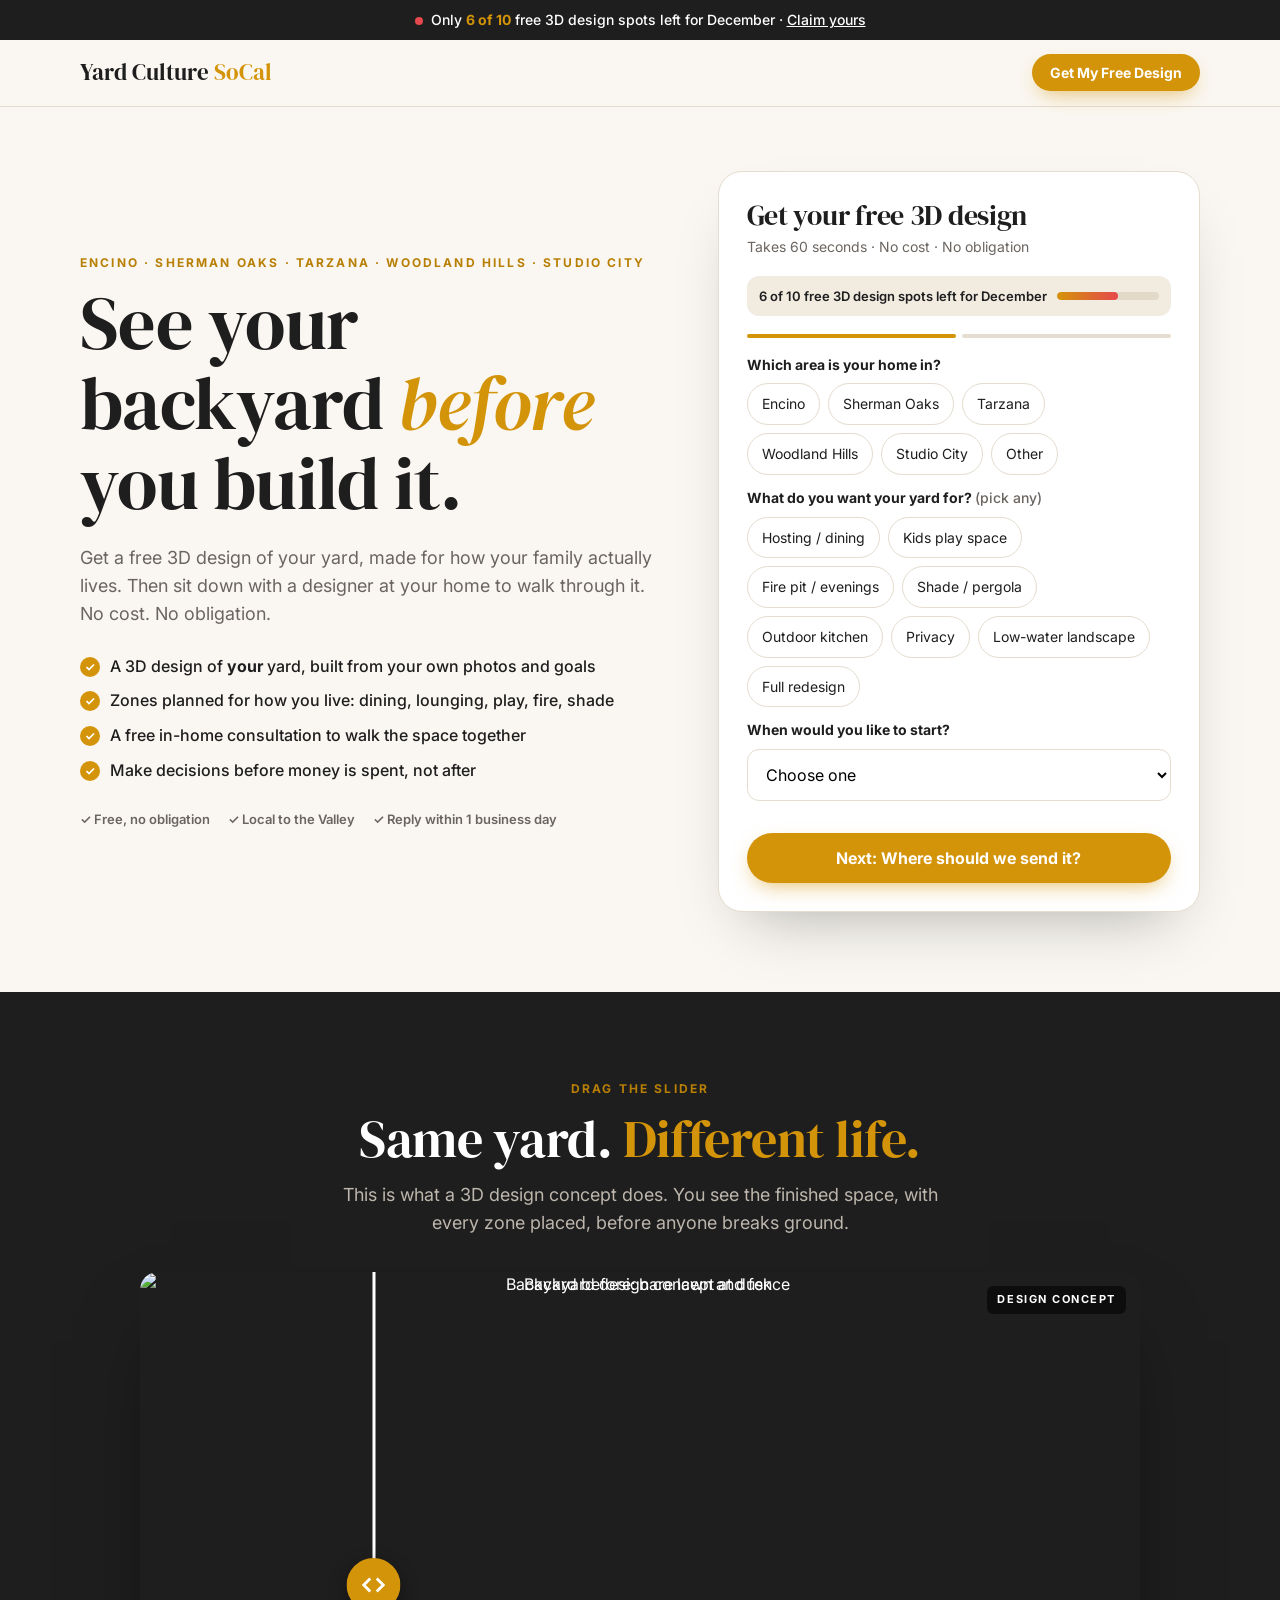
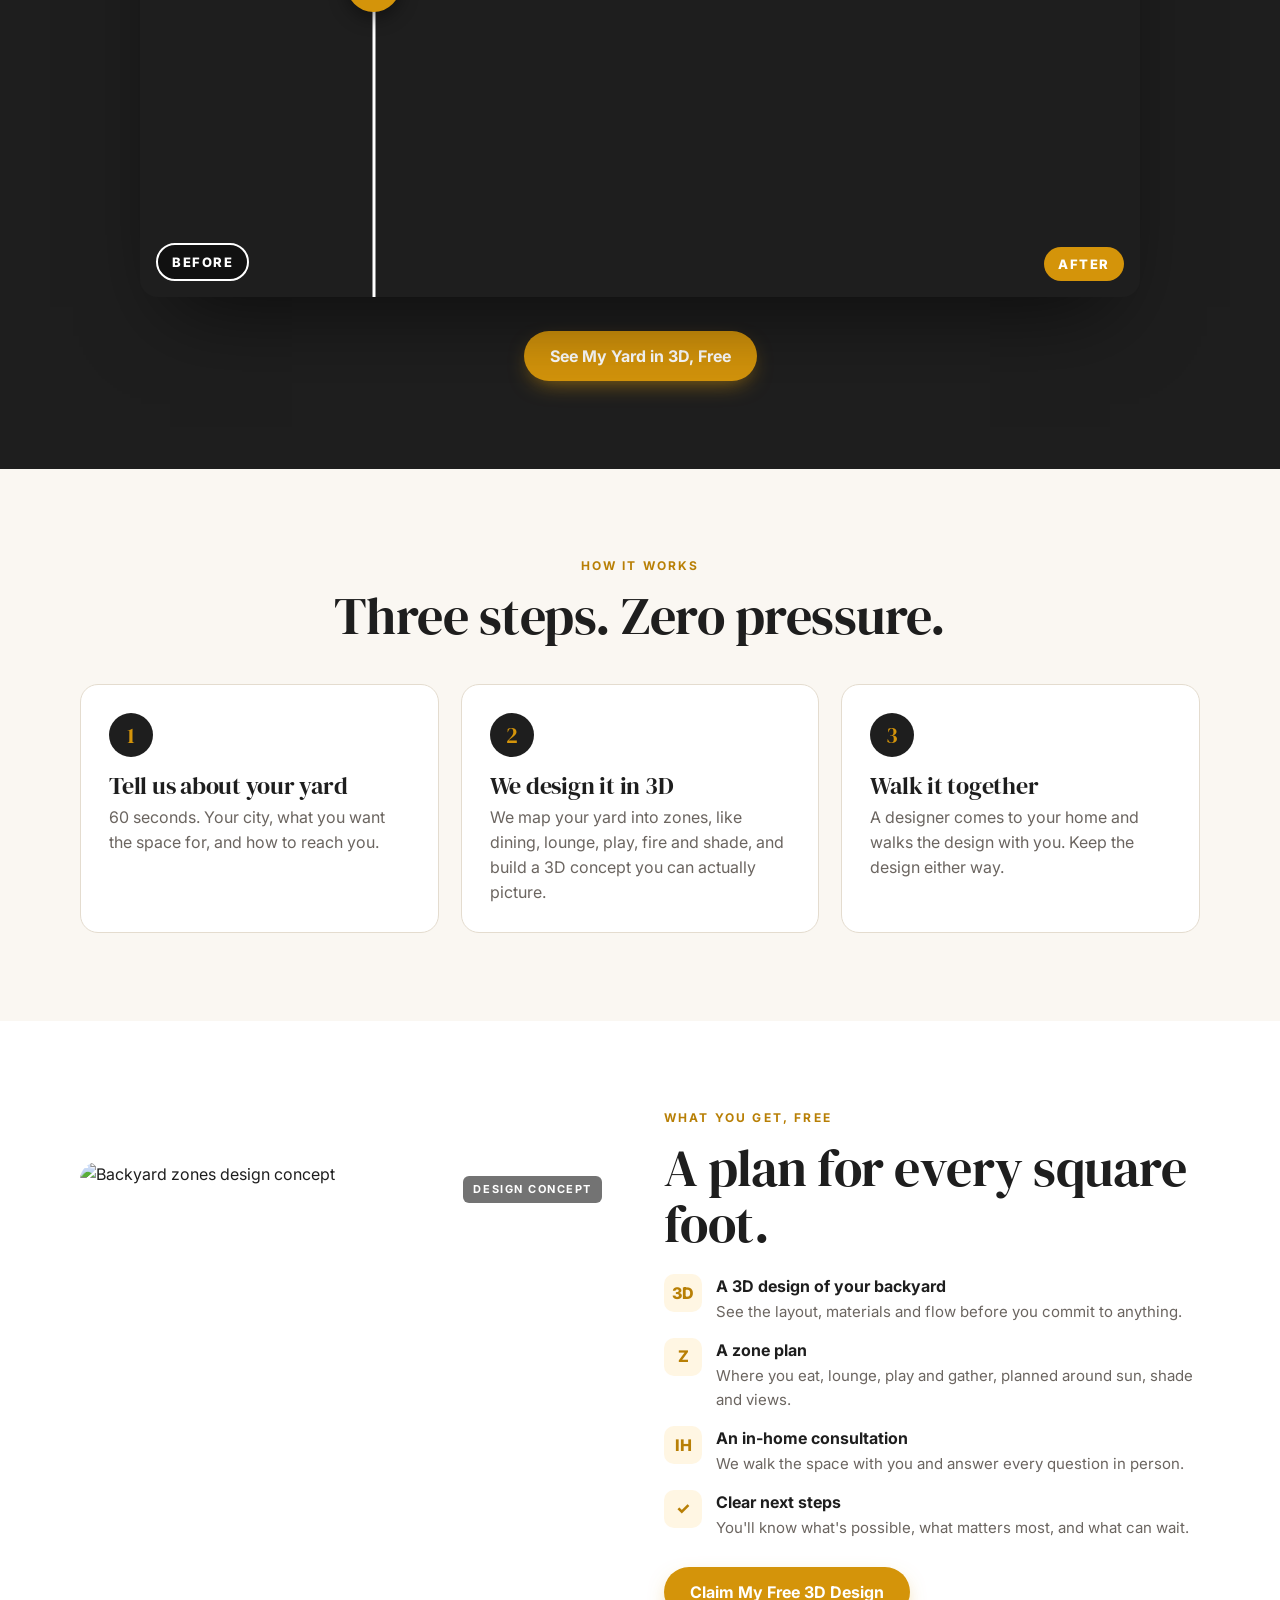
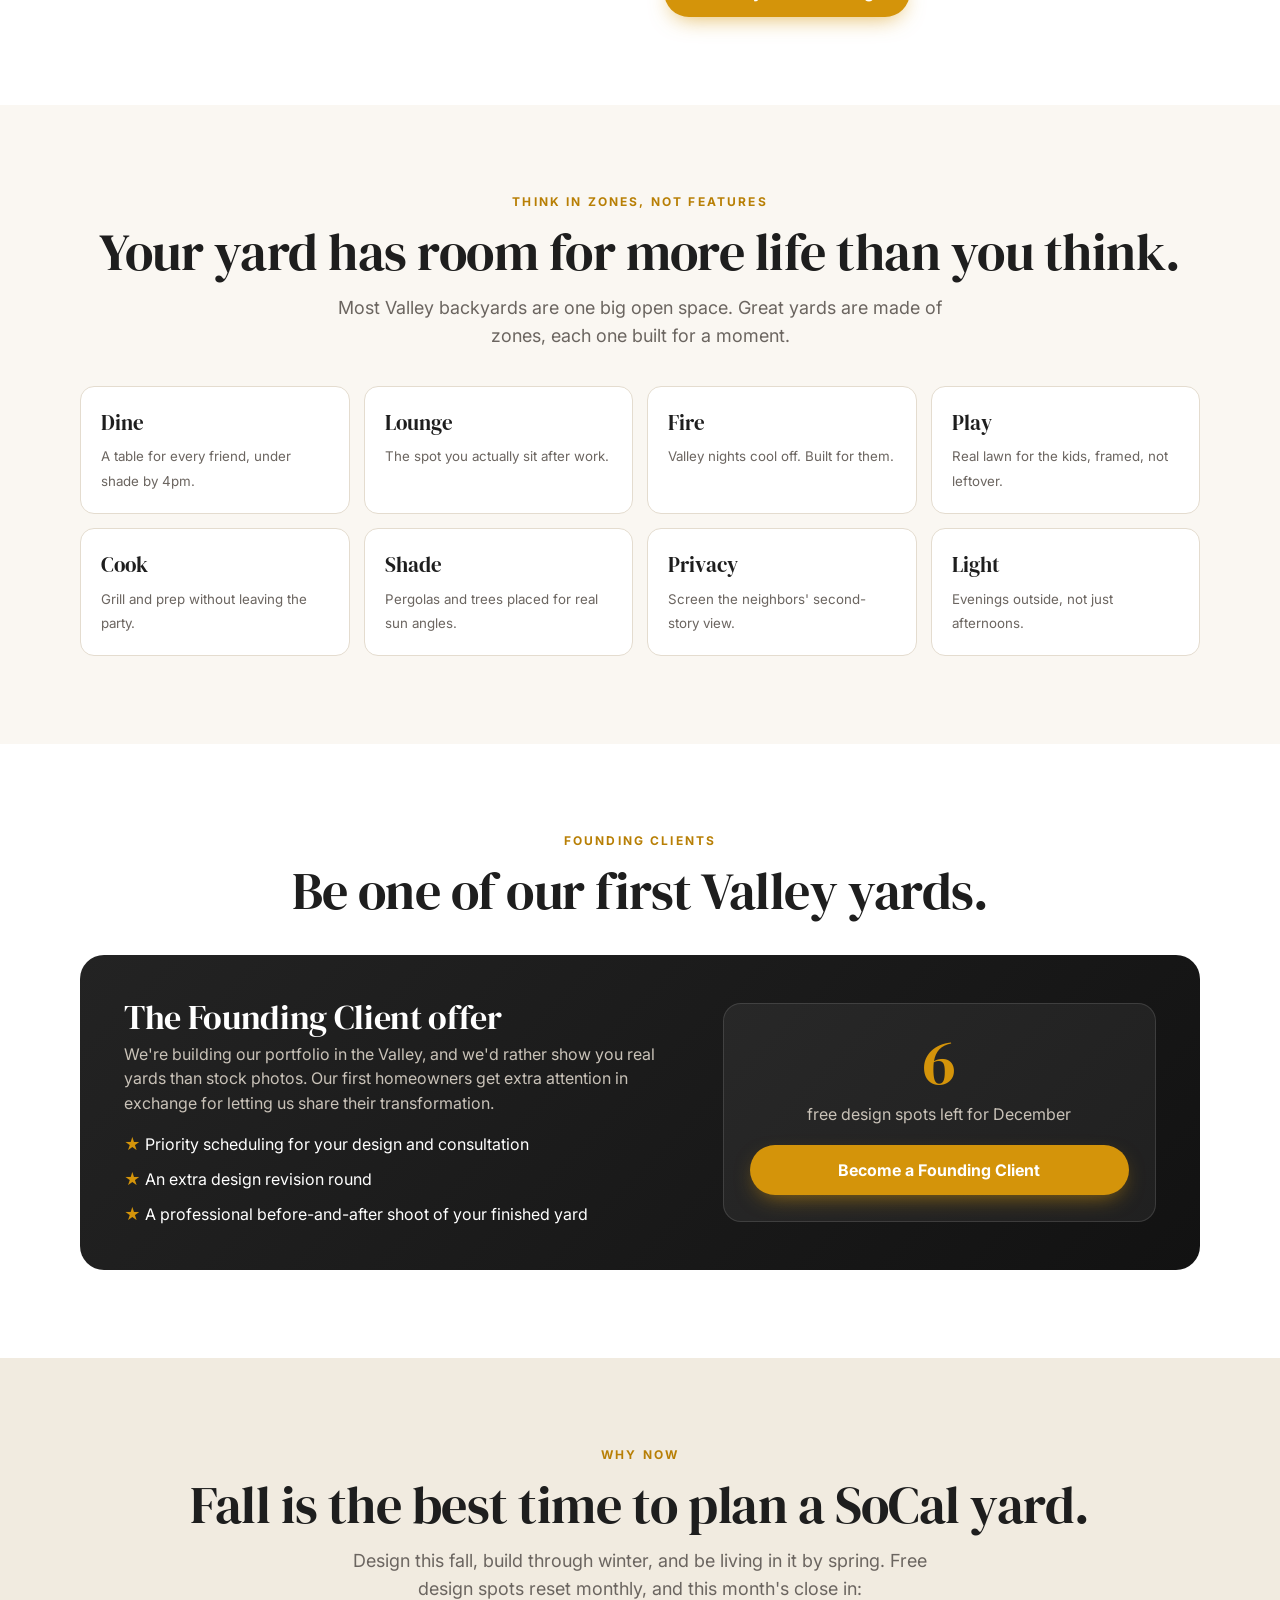
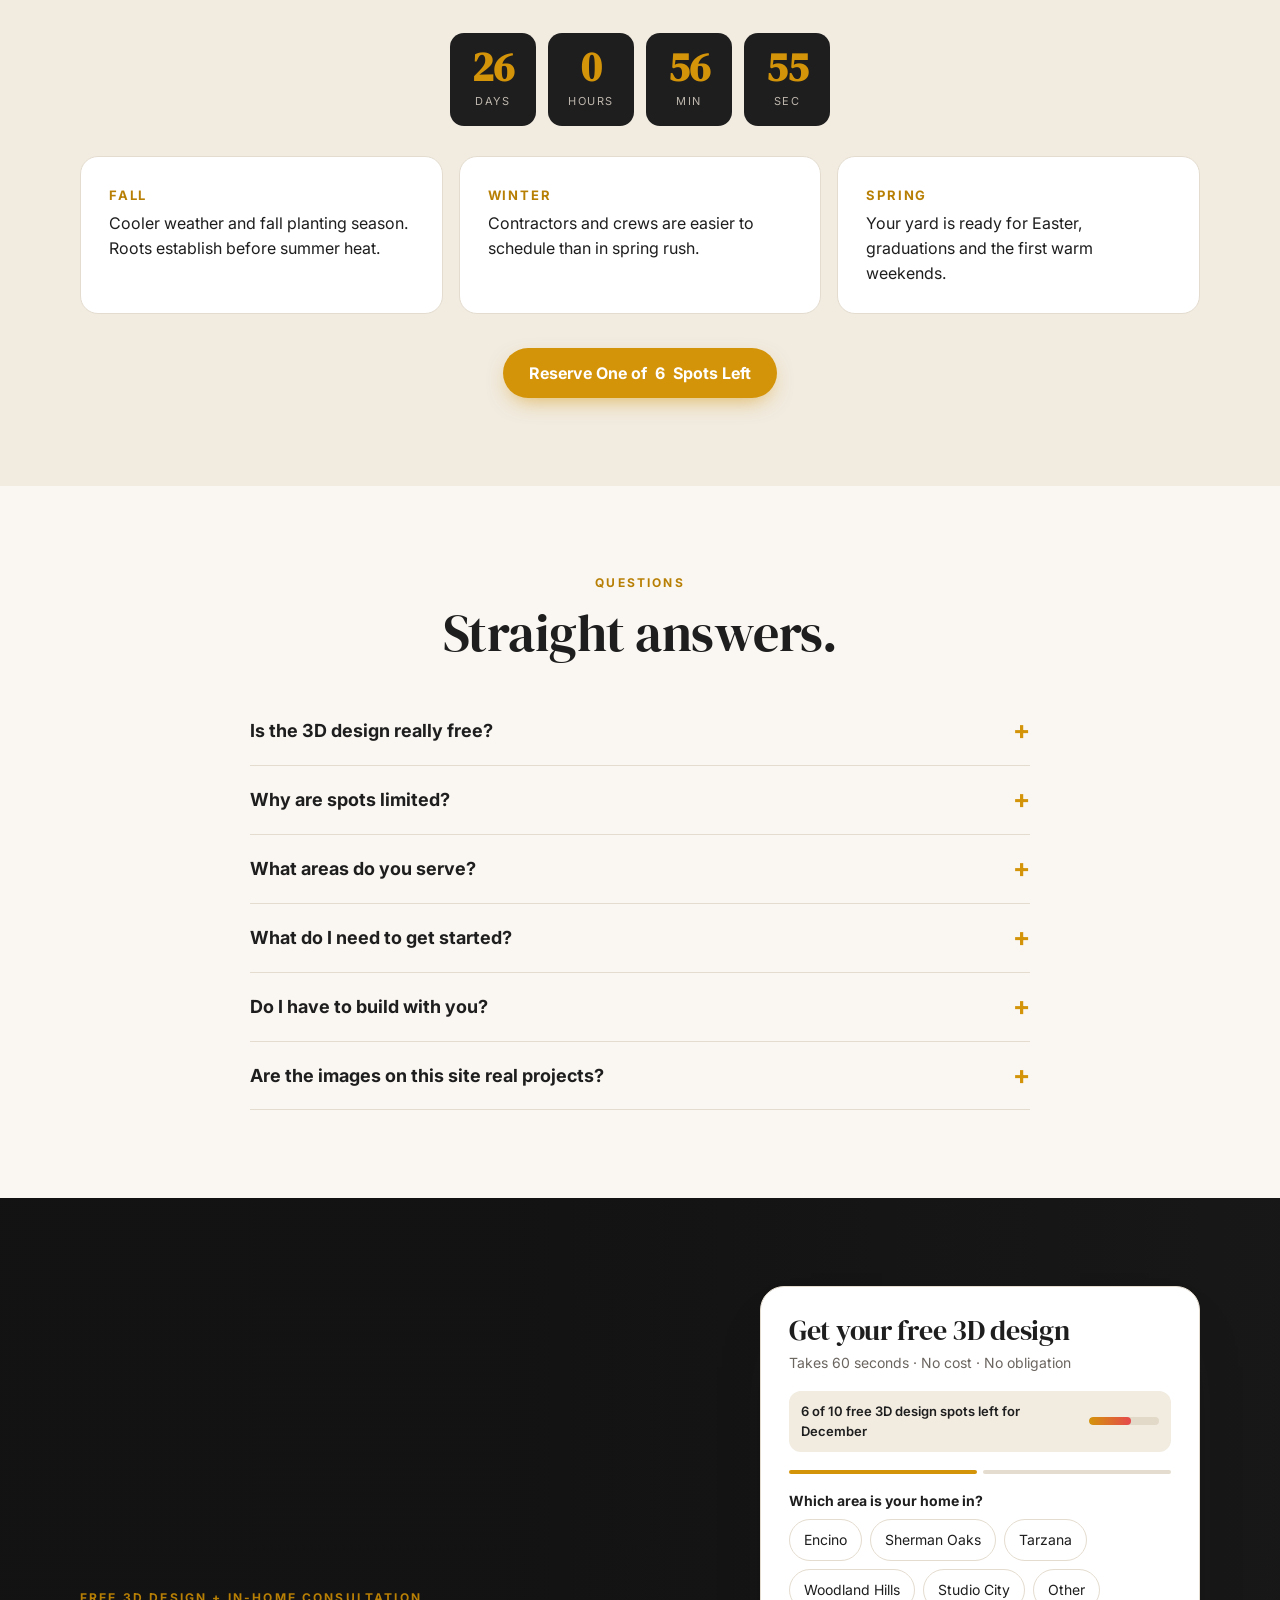
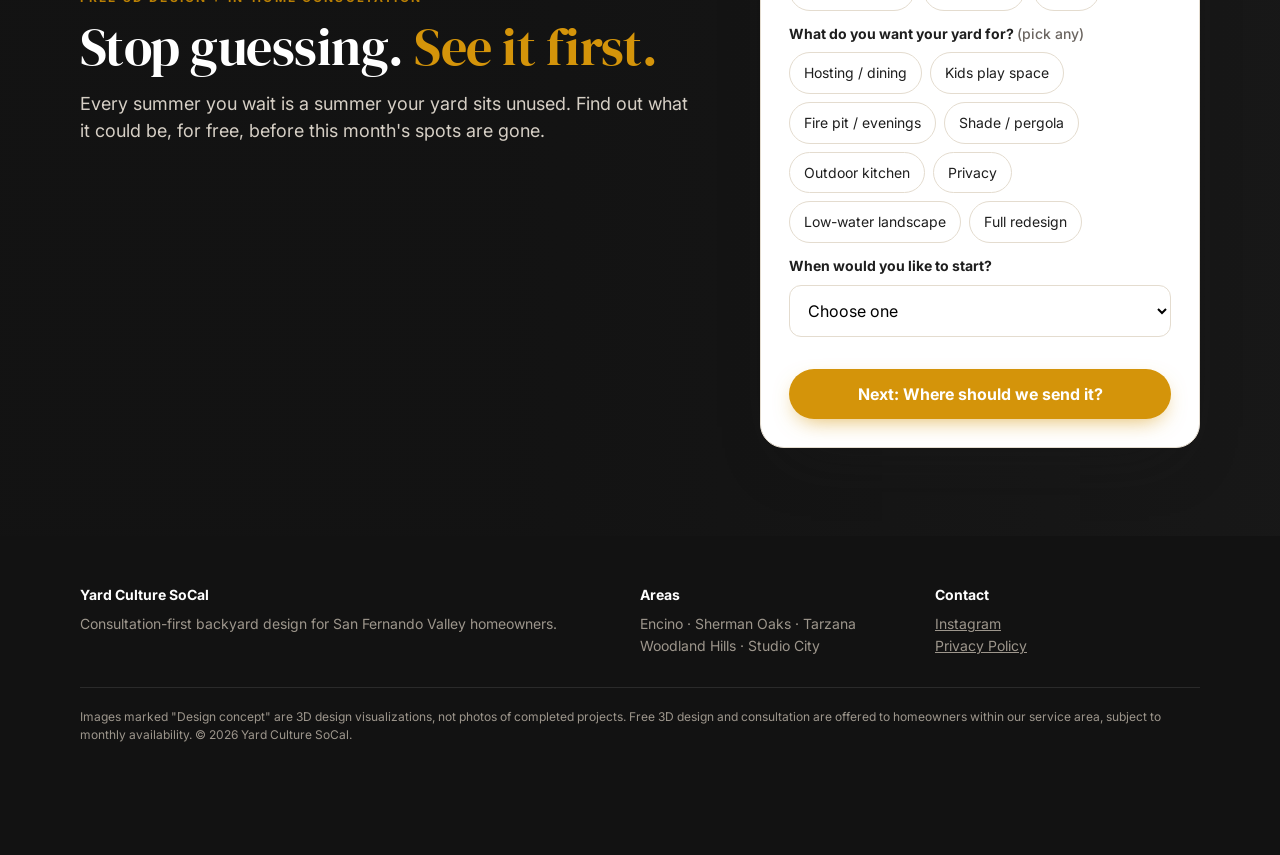
==== index.html @ 66cc7bc4 "Add files via upload" ====
<!doctype html>
<html lang="en">
<head>
<meta charset="utf-8">
<meta name="viewport" content="width=device-width,initial-scale=1">
<title>Free 3D Backyard Design | Yard Culture SoCal | San Fernando Valley</title>
<meta name="description" content="See your backyard before you build it. Free 3D backyard design + free in-home consultation for Encino, Sherman Oaks, Tarzana, Woodland Hills and Studio City homeowners. No cost. No obligation.">
<meta property="og:title" content="See your backyard before you build it — free 3D design">
<meta property="og:description" content="Free 3D backyard design + in-home consultation for San Fernando Valley homeowners. Limited spots each month.">
<meta property="og:type" content="website">
<link rel="preconnect" href="https://fonts.googleapis.com"><link rel="preconnect" href="https://fonts.gstatic.com" crossorigin>
<link href="https://fonts.googleapis.com/css2?family=DM+Serif+Display:ital@0;1&family=Inter:wght@400;500;600;700;800&display=swap" rel="stylesheet">
<link rel="stylesheet" href="styles.css">
<script src="config.js"></script>
</head>
<body>

<div class="bar"><span class="dot"></span><span id="barText">Limited free 3D design spots this month</span></div>

<nav><div class="wrap">
  <a href="#" class="logo">Yard Culture <span>SoCal</span></a>
  <div class="navr">
    <a class="btn ghost sm js-phone" href="#" hidden>Call</a>
    <a class="btn sm" href="#get">Get My Free Design</a>
  </div>
</div></nav>

<!-- HERO -->
<header class="hero" id="get"><div class="wrap">
  <div class="htop">
    <div class="eyebrow">Encino · Sherman Oaks · Tarzana · Woodland Hills · Studio City</div>
    <h1>See your backyard <em>before</em> you build it.</h1>
    <p class="lead">Get a free 3D design of your yard, made for how your family actually lives. Then sit down with a designer at your home to walk through it. No cost. No obligation.</p>
  </div>
  <div class="formslot" data-variant="hero"></div>
  <div class="hbot">
    <ul class="ticks">
      <li>A 3D design of <b>your</b> yard, built from your own photos and goals</li>
      <li>Zones planned for how you live: dining, lounging, play, fire, shade</li>
      <li>A free in-home consultation to walk the space together</li>
      <li>Make decisions before money is spent, not after</li>
    </ul>
    <div class="trust"><span>✓ Free, no obligation</span><span>✓ Local to the Valley</span><span>✓ Reply within 1 business day</span></div>
  </div>
</div></header>

<!-- BEFORE / AFTER -->
<section class="dark center"><div class="wrap">
  <div class="eyebrow">Drag the slider</div>
  <h2>Same yard. <span class="gold">Different life.</span></h2>
  <p class="lead">This is what a 3D design concept does. You see the finished space, with every zone placed, before anyone breaks ground.</p>
  <div class="ba" id="ba">
    <img class="js-img" data-k="before" alt="Backyard before: bare lawn and fence">
    <img class="top js-img" data-k="after" alt="Backyard design concept at dusk">
    <div class="handle"></div>
    <span class="tagl b">BEFORE</span><span class="tagl a">AFTER</span>
    <span class="concept">DESIGN CONCEPT</span>
  </div>
  <p style="margin-top:34px"><a class="btn" href="#get">See My Yard in 3D, Free</a></p>
</div></section>

<!-- HOW -->
<section class="center"><div class="wrap">
  <div class="eyebrow">How it works</div>
  <h2>Three steps. Zero pressure.</h2>
  <div class="g3" style="text-align:left">
    <div class="box reveal"><div class="num">1</div><h3>Tell us about your yard</h3><p>60 seconds. Your city, what you want the space for, and how to reach you.</p></div>
    <div class="box reveal"><div class="num">2</div><h3>We design it in 3D</h3><p>We map your yard into zones, like dining, lounge, play, fire and shade, and build a 3D concept you can actually picture.</p></div>
    <div class="box reveal"><div class="num">3</div><h3>Walk it together</h3><p>A designer comes to your home and walks the design with you. Keep the design either way.</p></div>
  </div>
</div></section>

<!-- WHAT YOU GET -->
<section style="background:#fff"><div class="wrap g2">
  <div class="pic reveal"><img class="js-img" data-k="zones" alt="Backyard zones design concept"><span class="concept">DESIGN CONCEPT</span></div>
  <div>
    <div class="eyebrow">What you get, free</div>
    <h2>A plan for every square foot.</h2>
    <ul class="get">
      <li><span class="ic">3D</span><div><b>A 3D design of your backyard</b><small>See the layout, materials and flow before you commit to anything.</small></div></li>
      <li><span class="ic">Z</span><div><b>A zone plan</b><small>Where you eat, lounge, play and gather, planned around sun, shade and views.</small></div></li>
      <li><span class="ic">IH</span><div><b>An in-home consultation</b><small>We walk the space with you and answer every question in person.</small></div></li>
      <li><span class="ic">✓</span><div><b>Clear next steps</b><small>You'll know what's possible, what matters most, and what can wait.</small></div></li>
    </ul>
    <a class="btn" href="#get">Claim My Free 3D Design</a>
  </div>
</div></section>

<!-- ZONES -->
<section class="center"><div class="wrap">
  <div class="eyebrow">Think in zones, not features</div>
  <h2>Your yard has room for more life than you think.</h2>
  <p class="lead">Most Valley backyards are one big open space. Great yards are made of zones, each one built for a moment.</p>
  <div class="zones" style="text-align:left">
    <div class="zone reveal"><b>Dine</b><small>A table for every friend, under shade by 4pm.</small></div>
    <div class="zone reveal"><b>Lounge</b><small>The spot you actually sit after work.</small></div>
    <div class="zone reveal"><b>Fire</b><small>Valley nights cool off. Built for them.</small></div>
    <div class="zone reveal"><b>Play</b><small>Real lawn for the kids, framed, not leftover.</small></div>
    <div class="zone reveal"><b>Cook</b><small>Grill and prep without leaving the party.</small></div>
    <div class="zone reveal"><b>Shade</b><small>Pergolas and trees placed for real sun angles.</small></div>
    <div class="zone reveal"><b>Privacy</b><small>Screen the neighbors' second-story view.</small></div>
    <div class="zone reveal"><b>Light</b><small>Evenings outside, not just afternoons.</small></div>
  </div>
</div></section>

<!-- TESTIMONIALS / FOUNDING -->
<section style="background:#fff" id="reviews"><div class="wrap center">
  <div class="eyebrow" id="tEyebrow">Founding clients</div>
  <h2 id="tTitle">Be one of our first Valley yards.</h2>
  <div id="tWrap"></div>
</div></section>

<!-- URGENCY -->
<section class="urg center"><div class="wrap">
  <div class="eyebrow">Why now</div>
  <h2>Fall is the best time to plan a SoCal yard.</h2>
  <p class="lead">Design this fall, build through winter, and be living in it by spring. Free design spots reset monthly, and this month's close in:</p>
  <div class="count" id="count"><div><b id="cd">0</b><small>Days</small></div><div><b id="ch">0</b><small>Hours</small></div><div><b id="cm">0</b><small>Min</small></div><div><b id="cs">0</b><small>Sec</small></div></div>
  <div class="season">
    <div class="box"><b>Fall</b>Cooler weather and fall planting season. Roots establish before summer heat.</div>
    <div class="box"><b>Winter</b>Contractors and crews are easier to schedule than in spring rush.</div>
    <div class="box"><b>Spring</b>Your yard is ready for Easter, graduations and the first warm weekends.</div>
  </div>
  <p style="margin-top:34px"><a class="btn" href="#get">Reserve One of <span class="js-left">the</span> Spots Left</a></p>
</div></section>

<!-- FAQ -->
<section><div class="wrap center">
  <div class="eyebrow">Questions</div>
  <h2>Straight answers.</h2>
  <div class="faq" style="text-align:left">
    <details><summary>Is the 3D design really free?</summary><p>Yes. The design and the in-home consultation cost nothing, and there's no obligation to move forward. We do it because seeing the design is the best way for you to decide.</p></details>
    <details><summary>Why are spots limited?</summary><p>Every design is made by hand for your specific yard. We can only do a set number each month and still do them well, so we cap it.</p></details>
    <details><summary>What areas do you serve?</summary><p>The southern San Fernando Valley, including Encino, Sherman Oaks, Tarzana, Woodland Hills and Studio City, plus nearby neighborhoods. Not sure? Submit the form and we'll tell you.</p></details>
    <details><summary>What do I need to get started?</summary><p>Just the form. We'll text you to ask for a few photos of your yard and what you want to use it for.</p></details>
    <details><summary>Do I have to build with you?</summary><p>No. The design is yours to keep. If you love it and want help bringing it to life, we'll talk about that at the consultation.</p></details>
    <details><summary>Are the images on this site real projects?</summary><p>They're 3D design concepts, the same kind of visual you'll get for your own yard. Each one is labeled "Design concept."</p></details>
  </div>
</div></section>

<!-- FINAL CTA -->
<section class="final" id="final"><div class="wrap">
  <div>
    <div class="eyebrow">Free 3D design + in-home consultation</div>
    <h2>Stop guessing. <span class="gold">See it first.</span></h2>
    <p class="lead">Every summer you wait is a summer your yard sits unused. Find out what it could be, for free, before this month's spots are gone.</p>
  </div>
  <div class="formslot" data-variant="final"></div>
</div></section>

<footer><div class="wrap">
  <div><b>Yard Culture SoCal</b>Consultation-first backyard design for San Fernando Valley homeowners.<br><span class="js-license"></span></div>
  <div><b>Areas</b>Encino · Sherman Oaks · Tarzana<br>Woodland Hills · Studio City</div>
  <div><b>Contact</b><span class="js-contact"></span><a class="js-ig" href="#" target="_blank" rel="noopener">Instagram</a><br><a href="privacy.html">Privacy Policy</a></div>
  <div class="disc">Images marked "Design concept" are 3D design visualizations, not photos of completed projects. Free 3D design and consultation are offered to homeowners within our service area, subject to monthly availability. © <span id="yr"></span> Yard Culture SoCal.</div>
</div></footer>

<div class="mcta"><a class="btn call js-phone" href="#" hidden aria-label="Call">&#9742;</a><a class="btn" href="#get">Get My Free 3D Design</a></div>

<!-- form template -->
<template id="formTpl">
  <div class="card">
    <h3>Get your free 3D design</h3>
    <p class="sub">Takes 60 seconds · No cost · No obligation</p>
    <div class="spots"><span class="js-spots">Limited spots</span><div class="meter"><i class="js-meter" style="width:60%"></i></div></div>
    <form novalidate>
      <div class="steps"><span class="on"></span><span></span></div>
      <div class="s1">
        <label class="q">Which area is your home in?</label>
        <div class="chips" data-name="city" data-type="radio">
          <input type="radio" value="Encino"><label>Encino</label>
          <input type="radio" value="Sherman Oaks"><label>Sherman Oaks</label>
          <input type="radio" value="Tarzana"><label>Tarzana</label>
          <input type="radio" value="Woodland Hills"><label>Woodland Hills</label>
          <input type="radio" value="Studio City"><label>Studio City</label>
          <input type="radio" value="Other"><label>Other</label>
        </div>
        <label class="q">What do you want your yard for? <span style="font-weight:500;color:#6b6560">(pick any)</span></label>
        <div class="chips" data-name="interests" data-type="checkbox">
          <input type="checkbox" value="Hosting / dining"><label>Hosting / dining</label>
          <input type="checkbox" value="Kids play space"><label>Kids play space</label>
          <input type="checkbox" value="Fire pit / evenings"><label>Fire pit / evenings</label>
          <input type="checkbox" value="Shade / pergola"><label>Shade / pergola</label>
          <input type="checkbox" value="Outdoor kitchen"><label>Outdoor kitchen</label>
          <input type="checkbox" value="Privacy"><label>Privacy</label>
          <input type="checkbox" value="Low-water landscape"><label>Low-water landscape</label>
          <input type="checkbox" value="Full redesign"><label>Full redesign</label>
        </div>
        <label class="q">When would you like to start?</label>
        <select class="field" name="timeline">
          <option value="">Choose one</option>
          <option>As soon as possible</option><option>In 1–3 months</option><option>In 3–6 months</option><option>Just exploring ideas</option>
        </select>
        <div class="err js-err1"></div>
        <button type="button" class="btn block js-next">Next: Where should we send it?</button>
      </div>
      <div class="s2" hidden>
        <div class="row2"><input class="field" name="first_name" placeholder="First name" autocomplete="given-name" required><input class="field" name="last_name" placeholder="Last name" autocomplete="family-name"></div>
        <input class="field" name="phone" type="tel" placeholder="Mobile phone" autocomplete="tel" required>
        <input class="field" name="email" type="email" placeholder="Email" autocomplete="email" required>
        <input class="field" name="zip" inputmode="numeric" maxlength="5" placeholder="ZIP code" autocomplete="postal-code">
        <input class="hp" name="company" tabindex="-1" autocomplete="off">
        <label class="consent"><input type="checkbox" name="sms_consent" value="yes">I agree to receive calls and texts from Yard Culture SoCal about my design and consultation at the number provided, including by automated means. Consent isn't required to get the design. Msg &amp; data rates may apply. Reply STOP to opt out.</label>
        <div class="err js-err2"></div>
        <button type="submit" class="btn block js-submit">Claim My Free 3D Design</button>
        <button type="button" class="back js-back">Back</button>
        <p class="fine">We'll never sell your info. <a href="privacy.html">Privacy</a></p>
      </div>
    </form>
  </div>
</template>

<script src="app.js"></script>
</body>
</html>
---- styles.css ----
:root{--ink:#1E1E1E;--ink2:#2b2b2b;--cream:#FAF7F2;--sand:#F1EBE0;--gold:#D4940A;--gold2:#B87F05;--muted:#6b6560;--line:#e4dccf;--ok:#2f7d4f;--r:18px}
*{box-sizing:border-box;margin:0;padding:0}
[hidden]{display:none!important}
html{scroll-behavior:smooth}
body{font-family:Inter,system-ui,sans-serif;background:var(--cream);color:var(--ink);line-height:1.55;-webkit-font-smoothing:antialiased}
img{max-width:100%;display:block}
a{color:inherit}
.wrap{max-width:1160px;margin:0 auto;padding:0 20px}
h1,h2,h3{font-family:"DM Serif Display",Georgia,serif;font-weight:400;line-height:1.08;letter-spacing:-.01em}
h1{font-size:clamp(40px,6.2vw,74px)}
h2{font-size:clamp(32px,4.4vw,52px);margin-bottom:14px}
h3{font-size:24px;margin-bottom:6px}
.eyebrow{font-size:12px;font-weight:700;letter-spacing:.18em;text-transform:uppercase;color:var(--gold2);margin-bottom:12px}
.lead{font-size:18px;color:var(--muted);max-width:620px}
section{padding:88px 0}
.center{text-align:center}.center .lead{margin:0 auto}
.gold{color:var(--gold)}

/* bar + nav */
.bar{background:var(--ink);color:#fff;font-size:14px;text-align:center;padding:9px 12px;font-weight:500}
.bar b{color:var(--gold)}
.bar .dot{display:inline-block;width:8px;height:8px;border-radius:50%;background:#e5484d;margin-right:8px;animation:pulse 1.6s infinite;vertical-align:middle}
@keyframes pulse{0%{box-shadow:0 0 0 0 rgba(229,72,77,.6)}70%{box-shadow:0 0 0 8px rgba(229,72,77,0)}100%{box-shadow:0 0 0 0 rgba(229,72,77,0)}}
nav{position:sticky;top:0;z-index:40;background:rgba(250,247,242,.92);backdrop-filter:blur(10px);border-bottom:1px solid var(--line)}
nav .wrap{display:flex;align-items:center;justify-content:space-between;height:66px;gap:12px}
.logo{font-family:"DM Serif Display",serif;font-size:23px;text-decoration:none}
.logo span{color:var(--gold)}
.navr{display:flex;gap:10px;align-items:center}
.btn{display:inline-flex;align-items:center;justify-content:center;gap:8px;background:var(--gold);color:#fff;border:0;border-radius:999px;padding:15px 26px;font:700 16px Inter,sans-serif;text-decoration:none;cursor:pointer;transition:transform .15s,background .15s;box-shadow:0 8px 22px -8px rgba(212,148,10,.7)}
.btn:hover{background:var(--gold2);transform:translateY(-1px)}
.btn.sm{padding:10px 18px;font-size:14px}
.btn.ghost{background:transparent;color:var(--ink);border:1.5px solid var(--ink);box-shadow:none}
.btn.ghost:hover{background:var(--ink);color:#fff}
.btn.block{width:100%}

/* hero */
.hero{position:relative;padding:64px 0 80px;overflow:hidden}
.hero .wrap{display:grid;grid-template-columns:1.1fr .9fr;grid-template-areas:"t f" "b f";column-gap:48px;align-items:center}
.htop{grid-area:t;align-self:end}.hbot{grid-area:b;align-self:start}.hero .formslot{grid-area:f}
.hero h1 em{font-style:italic;color:var(--gold)}
.hero .lead{margin:20px 0 26px}.hbot .ticks{margin-top:0}
.ticks{list-style:none;display:grid;gap:10px;margin-bottom:26px}
.ticks li{padding-left:30px;position:relative;font-weight:500}
.ticks li:before{content:"";position:absolute;left:0;top:3px;width:20px;height:20px;border-radius:50%;background:var(--gold) url("data:image/svg+xml,%3Csvg xmlns='http://www.w3.org/2000/svg' viewBox='0 0 24 24' fill='none' stroke='white' stroke-width='3.5'%3E%3Cpath d='M5 12l5 5L20 7'/%3E%3C/svg%3E") center/12px no-repeat}
.trust{display:flex;flex-wrap:wrap;gap:18px;font-size:13px;color:var(--muted);font-weight:600}

/* form card */
.card{background:#fff;border:1px solid var(--line);border-radius:24px;padding:28px;box-shadow:0 30px 60px -30px rgba(30,30,30,.35)}
.card h3{font-size:28px}
.card .sub{color:var(--muted);font-size:14px;margin-bottom:18px}
.spots{display:flex;align-items:center;gap:10px;background:var(--sand);border-radius:12px;padding:10px 12px;font-size:13px;font-weight:600;margin-bottom:18px}
.meter{flex:1;min-width:70px;height:8px;background:#e3d9c8;border-radius:9px;overflow:hidden}
.meter i{display:block;height:100%;background:linear-gradient(90deg,var(--gold),#e5484d);border-radius:9px}
.steps{display:flex;gap:6px;margin-bottom:16px}
.steps span{flex:1;height:4px;border-radius:4px;background:var(--line)}
.steps span.on{background:var(--gold)}
label.q{display:block;font-weight:700;font-size:14px;margin:12px 0 8px}
.chips{display:flex;flex-wrap:wrap;gap:8px}
.chips input{display:none}
.chips label{border:1.5px solid var(--line);border-radius:999px;padding:9px 14px;font-size:14px;cursor:pointer;user-select:none;transition:.15s;background:#fff}
.chips input:checked+label{border-color:var(--gold);background:#fff6e3;color:var(--ink);font-weight:600}
.field{width:100%;border:1.5px solid var(--line);border-radius:12px;padding:14px;font:16px Inter,sans-serif;background:#fff;margin-bottom:10px}
.field:focus{outline:none;border-color:var(--gold)}
.row2{display:grid;grid-template-columns:1fr 1fr;gap:10px}
.consent{font-size:11.5px;color:var(--muted);line-height:1.45;display:flex;gap:8px;margin:6px 0 14px}
.consent input{margin-top:2px;flex:none}
.fine{font-size:12px;color:var(--muted);text-align:center;margin-top:10px}
.err{color:#c4282d;font-size:13px;min-height:18px;margin-top:4px}
.hp{position:absolute;left:-9999px}
.back{background:none;border:0;color:var(--muted);font-size:13px;cursor:pointer;margin-top:10px;text-decoration:underline}

/* slider */
.dark{background:var(--ink);color:#fff}
.dark .lead{color:#bdb6ad}
.ba{position:relative;border-radius:var(--r);overflow:hidden;aspect-ratio:16/10;max-width:1000px;margin:36px auto 0;user-select:none;touch-action:pan-y;cursor:ew-resize;box-shadow:0 40px 80px -30px rgba(0,0,0,.6)}
.ba img{position:absolute;inset:0;width:100%;height:100%;object-fit:cover}
.ba .top{clip-path:inset(0 0 0 50%)}
.ba .handle{position:absolute;top:0;bottom:0;left:50%;width:3px;background:#fff;transform:translateX(-50%)}
.ba .handle:after{content:"";position:absolute;top:50%;left:50%;width:54px;height:54px;border-radius:50%;background:var(--gold) url("data:image/svg+xml,%3Csvg xmlns='http://www.w3.org/2000/svg' viewBox='0 0 24 24' fill='none' stroke='white' stroke-width='2.6'%3E%3Cpath d='M9 6l-6 6 6 6M15 6l6 6-6 6'/%3E%3C/svg%3E") center/26px no-repeat;transform:translate(-50%,-50%);box-shadow:0 6px 18px rgba(0,0,0,.4)}
.tagl{position:absolute;bottom:16px;padding:7px 14px;border-radius:999px;font-weight:800;font-size:13px;letter-spacing:.12em}
.tagl.b{left:16px;background:#111;color:#fff;border:2px solid #fff}
.tagl.a{right:16px;background:var(--gold);color:#fff}
.concept{position:absolute;top:14px;right:14px;background:rgba(0,0,0,.55);color:#fff;font-size:11px;letter-spacing:.14em;padding:5px 10px;border-radius:6px;font-weight:700}

/* grids */
.g3{display:grid;grid-template-columns:repeat(3,1fr);gap:22px;margin-top:40px}
.g2{display:grid;grid-template-columns:1fr 1fr;gap:48px;align-items:center}
.box{background:#fff;border:1px solid var(--line);border-radius:var(--r);padding:28px}
.num{width:44px;height:44px;border-radius:50%;background:var(--ink);color:var(--gold);display:grid;place-items:center;font-family:"DM Serif Display",serif;font-size:22px;margin-bottom:16px}
.box p{color:var(--muted)}
.pic{border-radius:var(--r);overflow:hidden;position:relative;aspect-ratio:4/3}
.pic img{width:100%;height:100%;object-fit:cover}
.get{list-style:none;display:grid;gap:14px;margin:22px 0 28px}
.get li{display:flex;gap:14px}
.get b{display:block}
.get small{color:var(--muted);font-size:15px}
.ic{flex:none;width:38px;height:38px;border-radius:10px;background:#fff6e3;display:grid;place-items:center;font-weight:800;color:var(--gold2)}
.value{display:inline-block;background:var(--ink);color:#fff;border-radius:10px;padding:6px 12px;font-size:13px;font-weight:600;margin-bottom:6px}

/* zones */
.zones{display:grid;grid-template-columns:repeat(4,1fr);gap:14px;margin-top:36px}
.zone{background:#fff;border:1px solid var(--line);border-radius:14px;padding:20px}
.zone b{font-family:"DM Serif Display",serif;font-weight:400;font-size:21px;display:block;margin-bottom:4px}
.zone small{color:var(--muted)}

/* testimonials */
.tgrid{display:grid;grid-template-columns:repeat(3,1fr);gap:20px;margin-top:36px}
.tcard{background:#fff;border:1px solid var(--line);border-radius:var(--r);padding:26px}
.stars{color:var(--gold);letter-spacing:2px;margin-bottom:10px}
.tcard p{font-size:16px;margin-bottom:14px}
.tcard .who{font-weight:700;font-size:14px}
.tcard .who small{color:var(--muted);font-weight:500}
.founding{background:linear-gradient(135deg,#232323,#121212);color:#fff;border-radius:24px;padding:44px;display:grid;grid-template-columns:1.3fr 1fr;gap:36px;align-items:center;margin-top:36px}
.founding h3{font-size:34px}
.founding p{color:#c9c2b8}
.founding ul{list-style:none;display:grid;gap:10px;margin-top:16px}
.founding li:before{content:"\2605  ";color:var(--gold)}
.fbox{background:rgba(255,255,255,.06);border:1px solid rgba(255,255,255,.12);border-radius:18px;padding:26px;text-align:center}
.fbox .big{font-family:"DM Serif Display",serif;font-size:64px;color:var(--gold);line-height:1}

/* urgency */
.urg{background:var(--sand)}
.count{display:flex;gap:12px;justify-content:center;margin:30px 0}
.count div{background:var(--ink);color:#fff;border-radius:14px;width:86px;padding:14px 0}
.count b{display:block;font-family:"DM Serif Display",serif;font-size:40px;line-height:1;color:var(--gold)}
.count small{font-size:11px;letter-spacing:.14em;text-transform:uppercase;color:#bdb6ad}
.season{display:grid;grid-template-columns:repeat(3,1fr);gap:16px;margin-top:30px;text-align:left}
.season .box b{display:block;font-size:13px;letter-spacing:.14em;text-transform:uppercase;color:var(--gold2);margin-bottom:6px}

/* faq */
.faq{max-width:780px;margin:36px auto 0}
details{border-bottom:1px solid var(--line);padding:20px 0}
summary{font-weight:700;font-size:18px;cursor:pointer;list-style:none;display:flex;justify-content:space-between;gap:16px}
summary::-webkit-details-marker{display:none}
summary:after{content:"+";color:var(--gold);font-size:26px;line-height:1}
details[open] summary:after{content:"\2013"}
details p{color:var(--muted);margin-top:10px}

/* final */
.final{background:var(--ink) center/cover;position:relative;color:#fff}
.final:before{content:"";position:absolute;inset:0;background:linear-gradient(90deg,rgba(18,18,18,.94) 40%,rgba(18,18,18,.55))}
.final .wrap{position:relative;display:grid;grid-template-columns:1fr 440px;gap:48px;align-items:center}
.final .lead{color:#d6cfc5}
.final .card{color:var(--ink)}

footer{background:#121212;color:#9d968c;font-size:14px;padding:48px 0 110px}
footer .wrap{display:grid;grid-template-columns:2fr 1fr 1fr;gap:30px}
footer b{color:#fff;display:block;margin-bottom:8px}
footer a{color:#9d968c}
.disc{grid-column:1/-1;border-top:1px solid #2a2a2a;padding-top:20px;font-size:12px}

/* mobile sticky */
.mcta{display:none;position:fixed;left:0;right:0;bottom:0;z-index:50;background:#fff;border-top:1px solid var(--line);padding:10px 14px calc(10px + env(safe-area-inset-bottom));gap:10px;box-shadow:0 -10px 30px -10px rgba(0,0,0,.2)}
.mcta .btn{flex:1;padding:14px}
.mcta .call{flex:none;width:52px;padding:0;background:var(--ink);box-shadow:none}

.reveal{opacity:0;transform:translateY(18px);transition:opacity .7s,transform .7s}
.reveal.in{opacity:1;transform:none}

@media (max-width:900px){
 .hero .wrap{grid-template-columns:1fr;grid-template-areas:"t" "f" "b";row-gap:26px}
 .g2,.final .wrap,.founding{grid-template-columns:1fr}
 .g3,.tgrid,.season{grid-template-columns:1fr}
 .zones{grid-template-columns:1fr 1fr}
 footer .wrap{grid-template-columns:1fr}
 section{padding:64px 0}
 .hero{padding:36px 0 56px}
 .navr .btn.ghost{display:none}
 .mcta{display:flex}
 .founding{padding:28px}
 .count div{width:72px}
}
@media (max-width:420px){.row2{grid-template-columns:1fr}.navr .btn{display:none}}
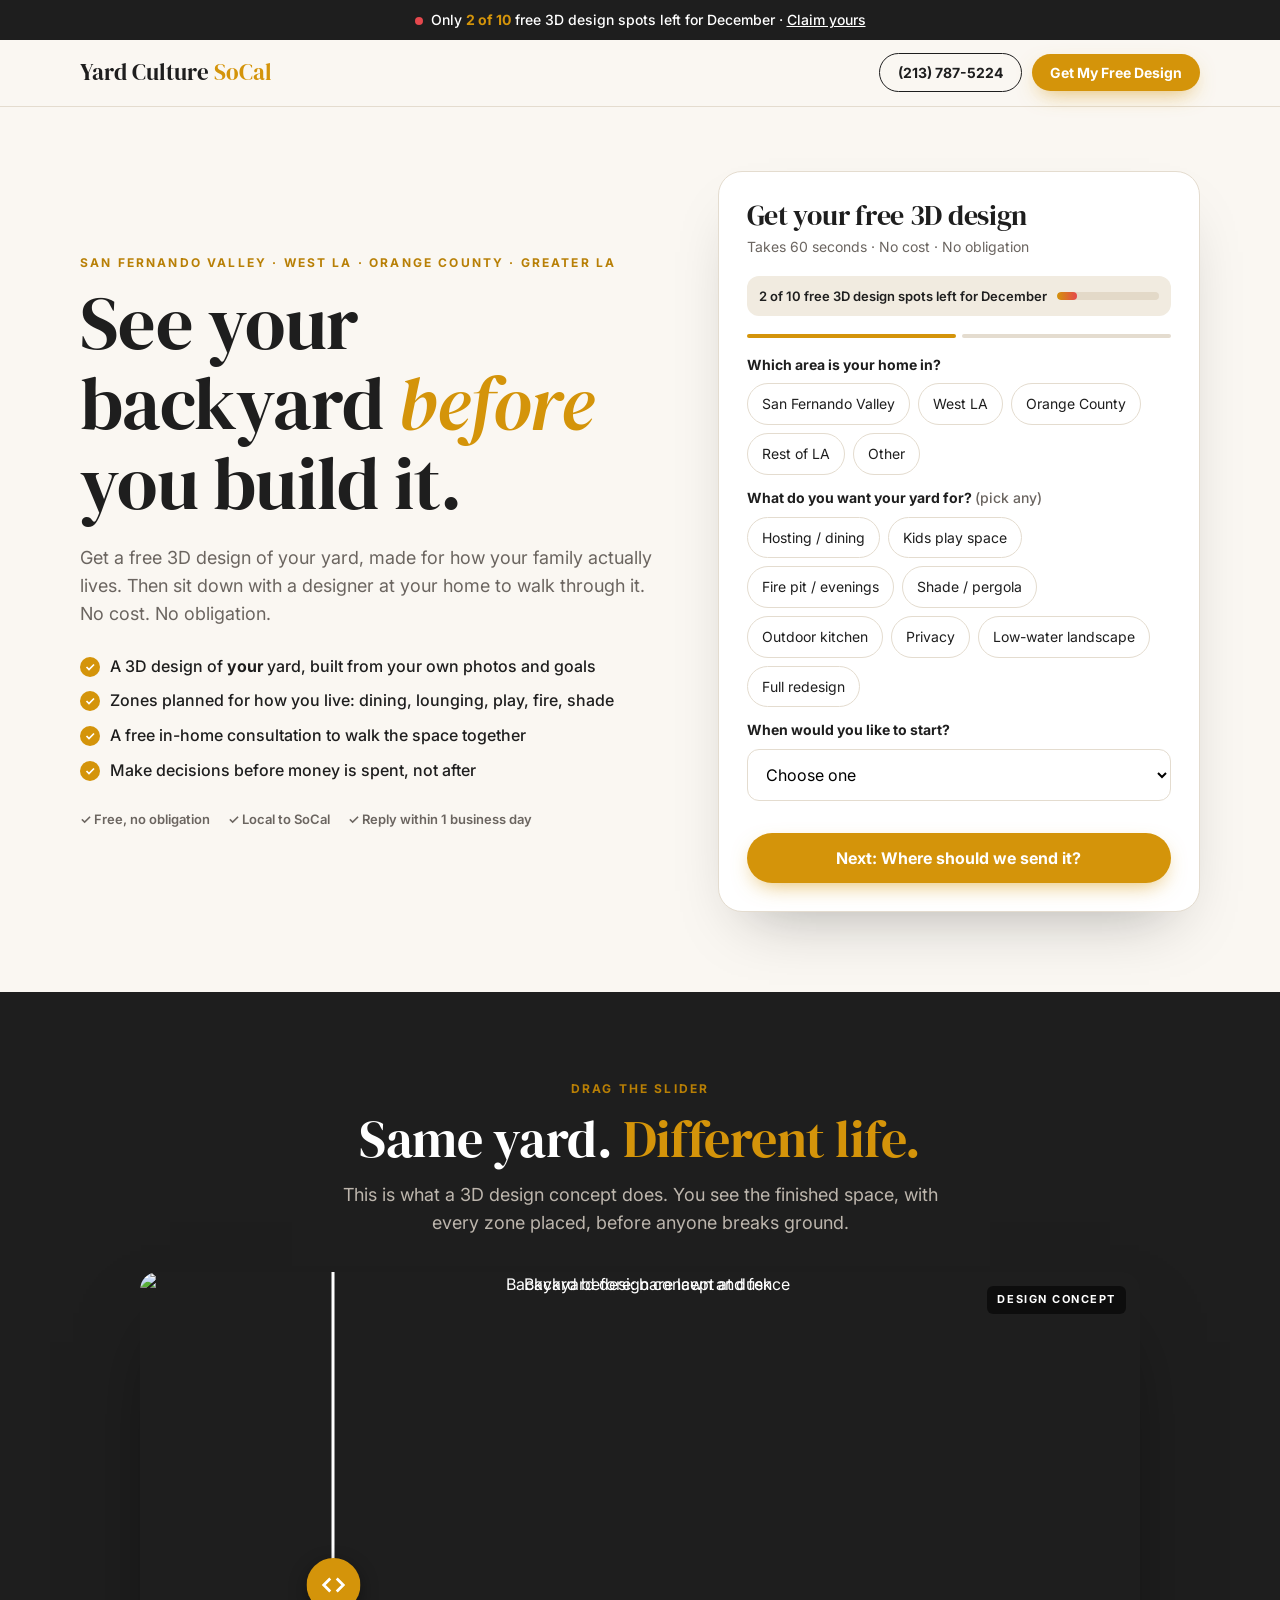
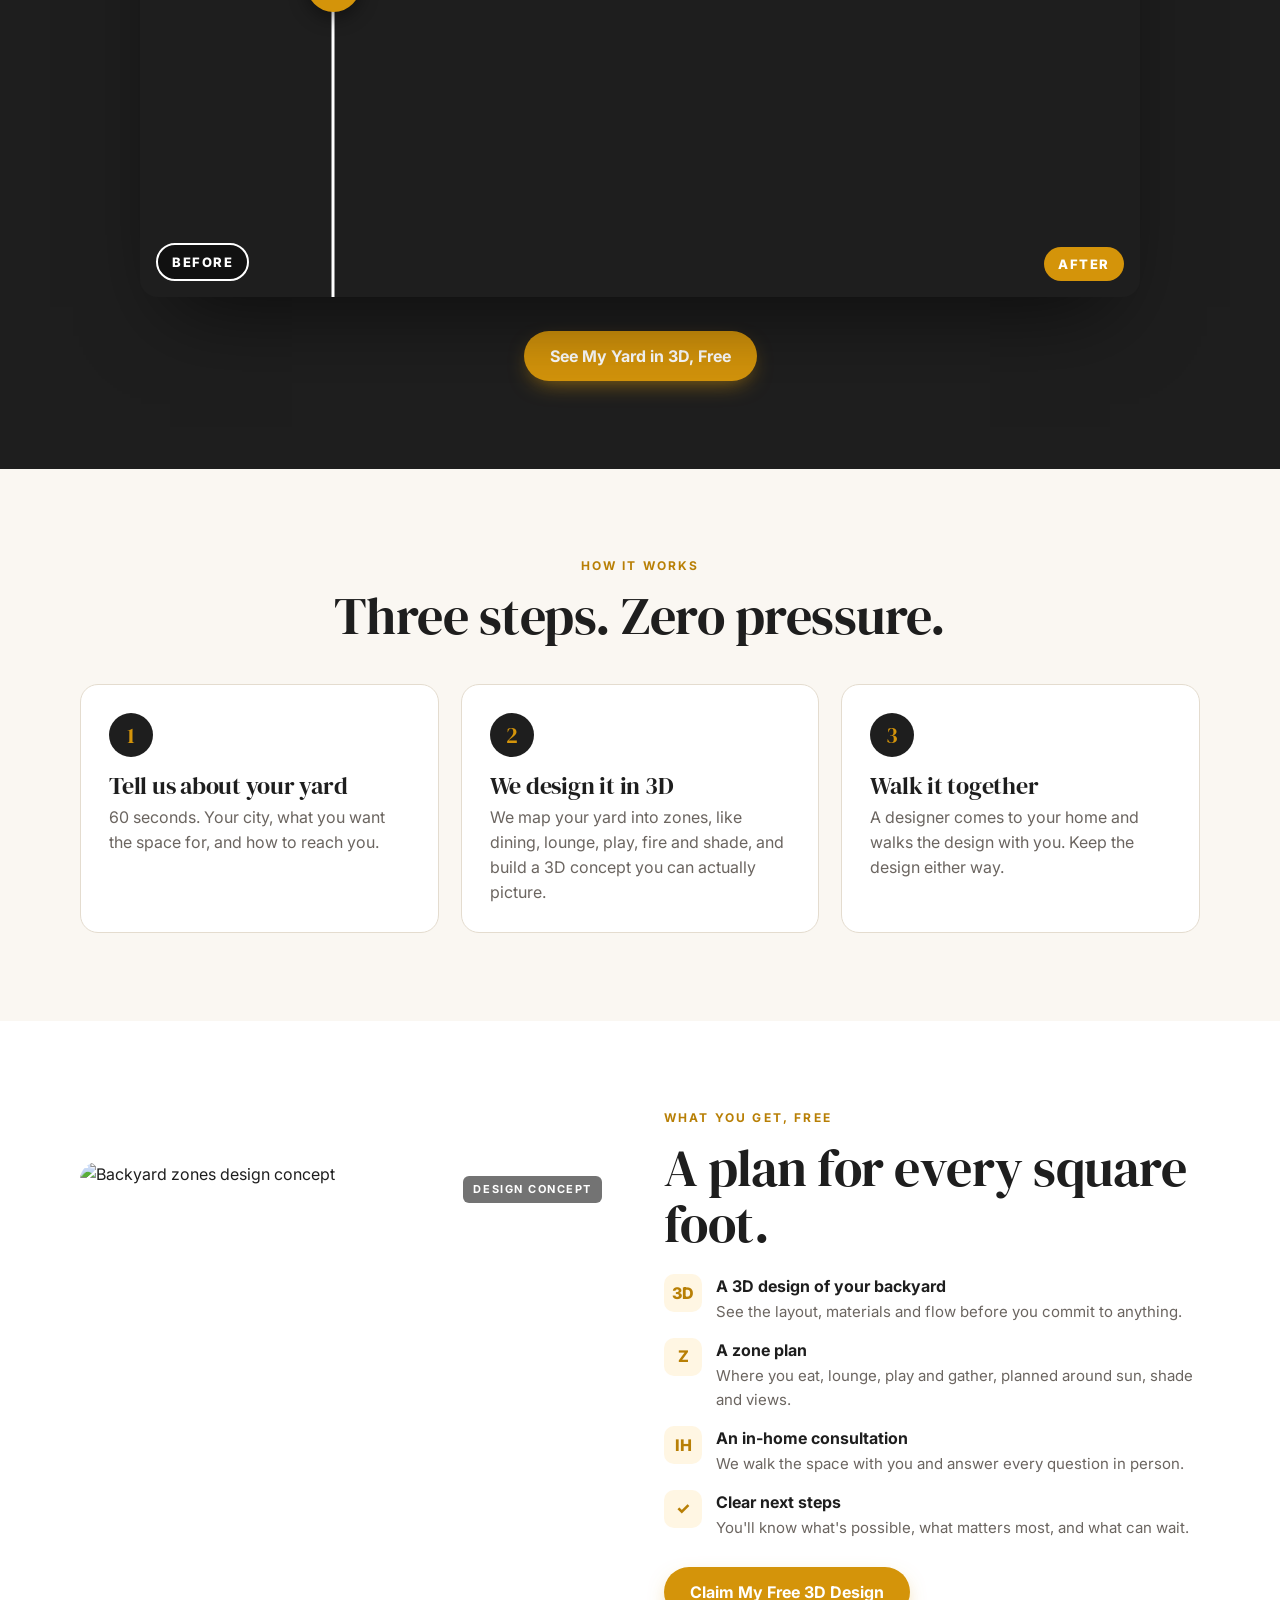
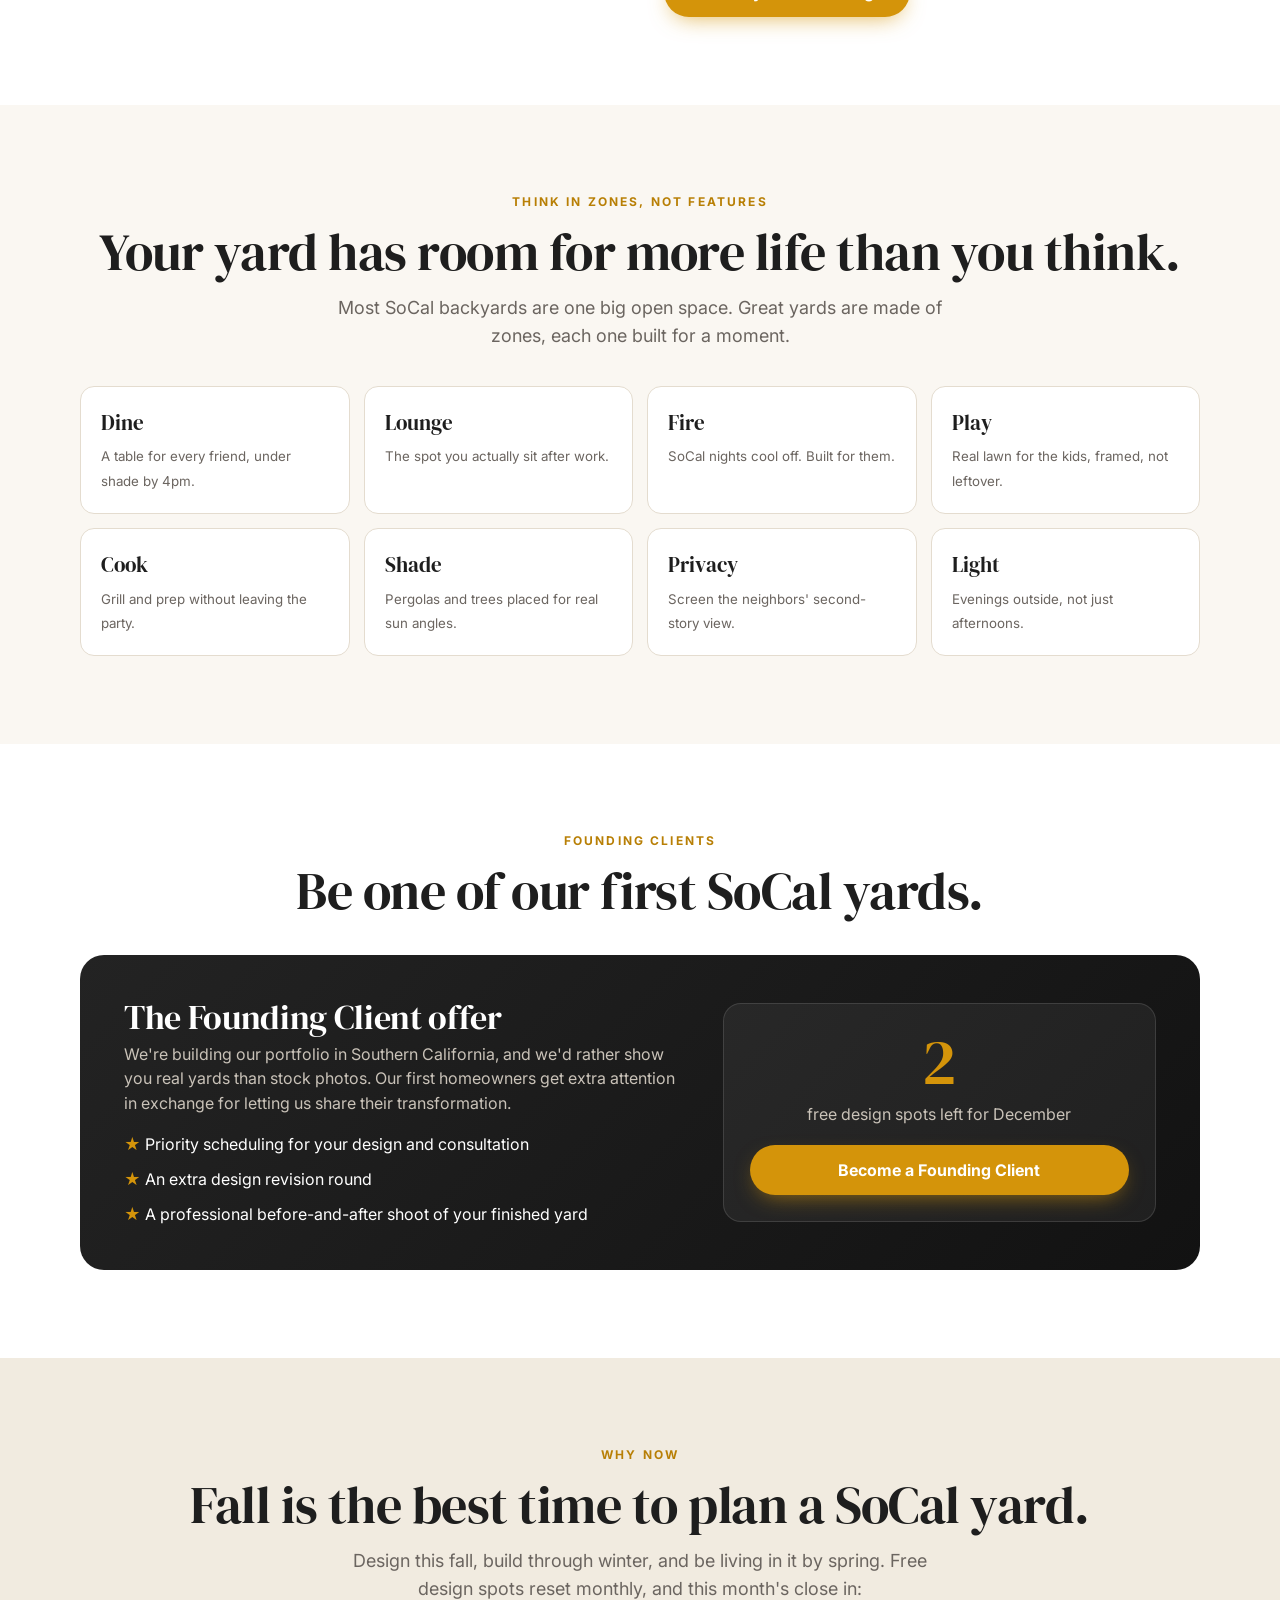
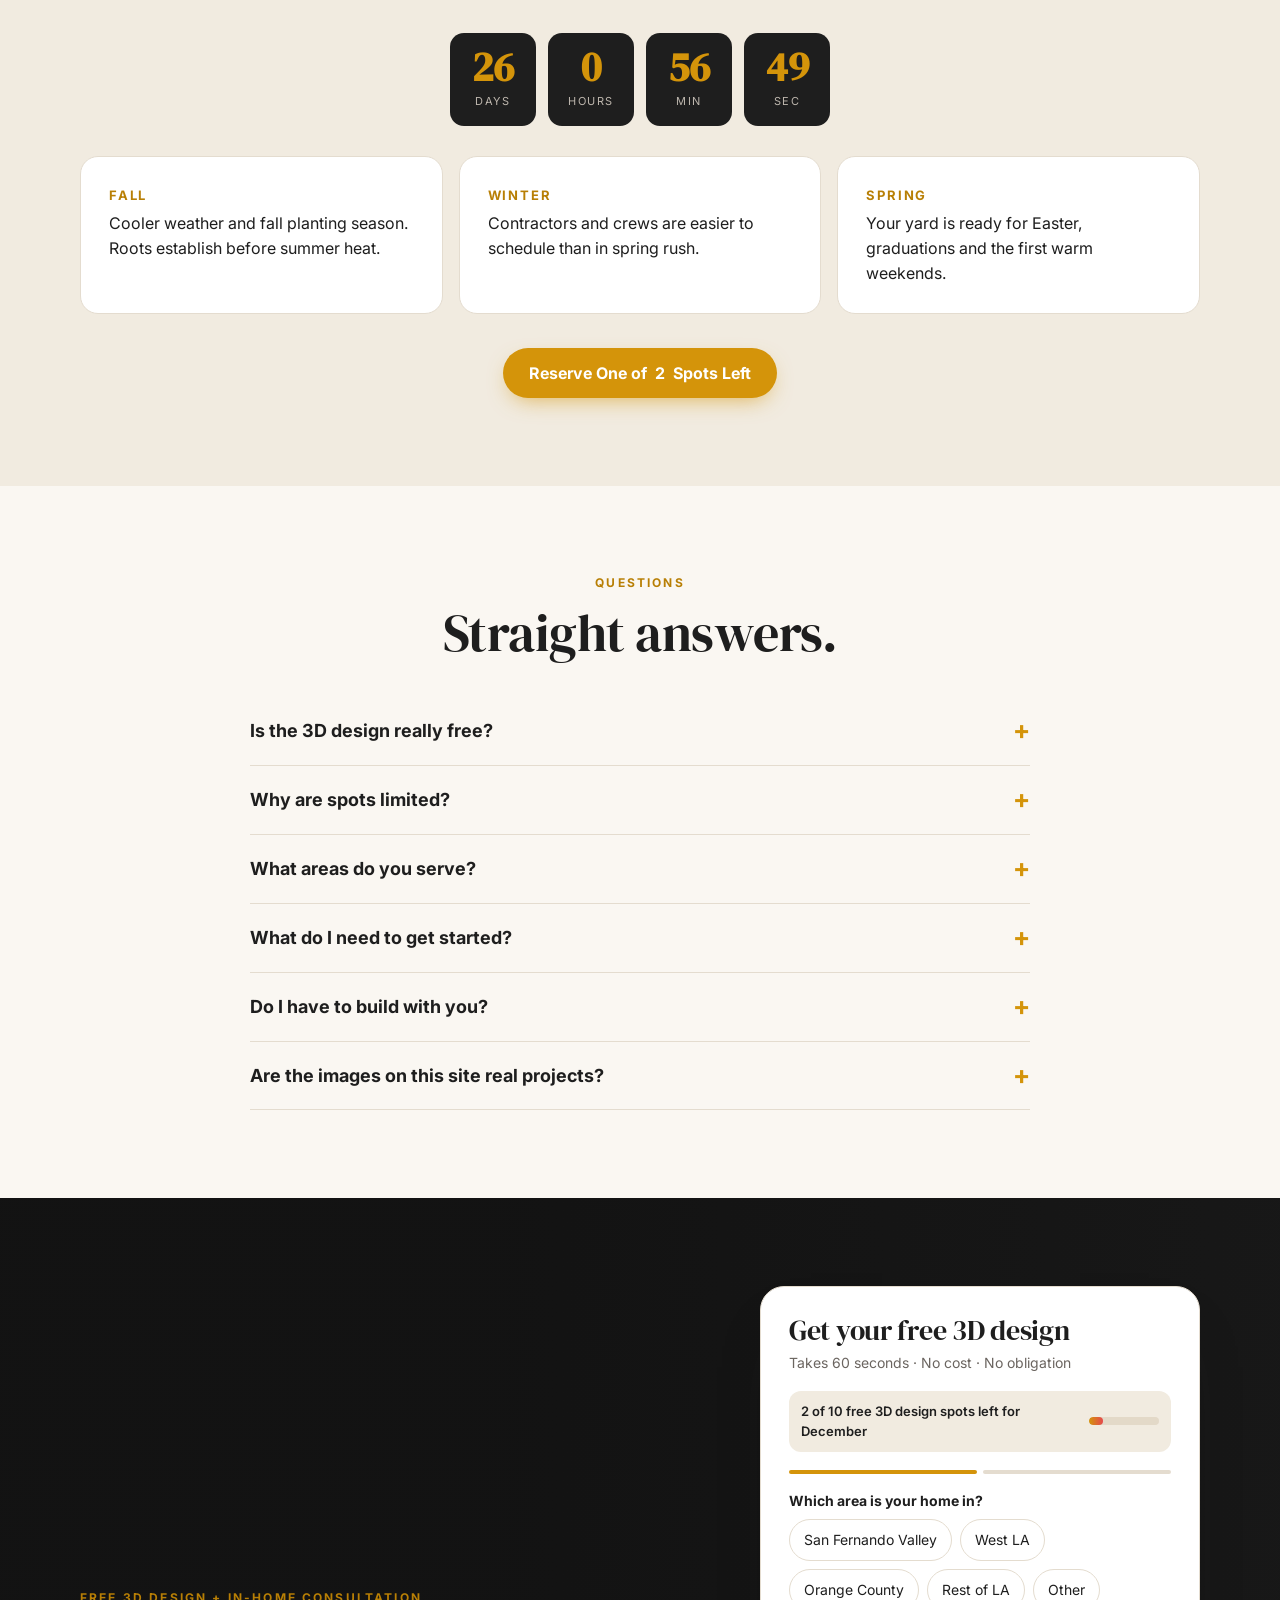
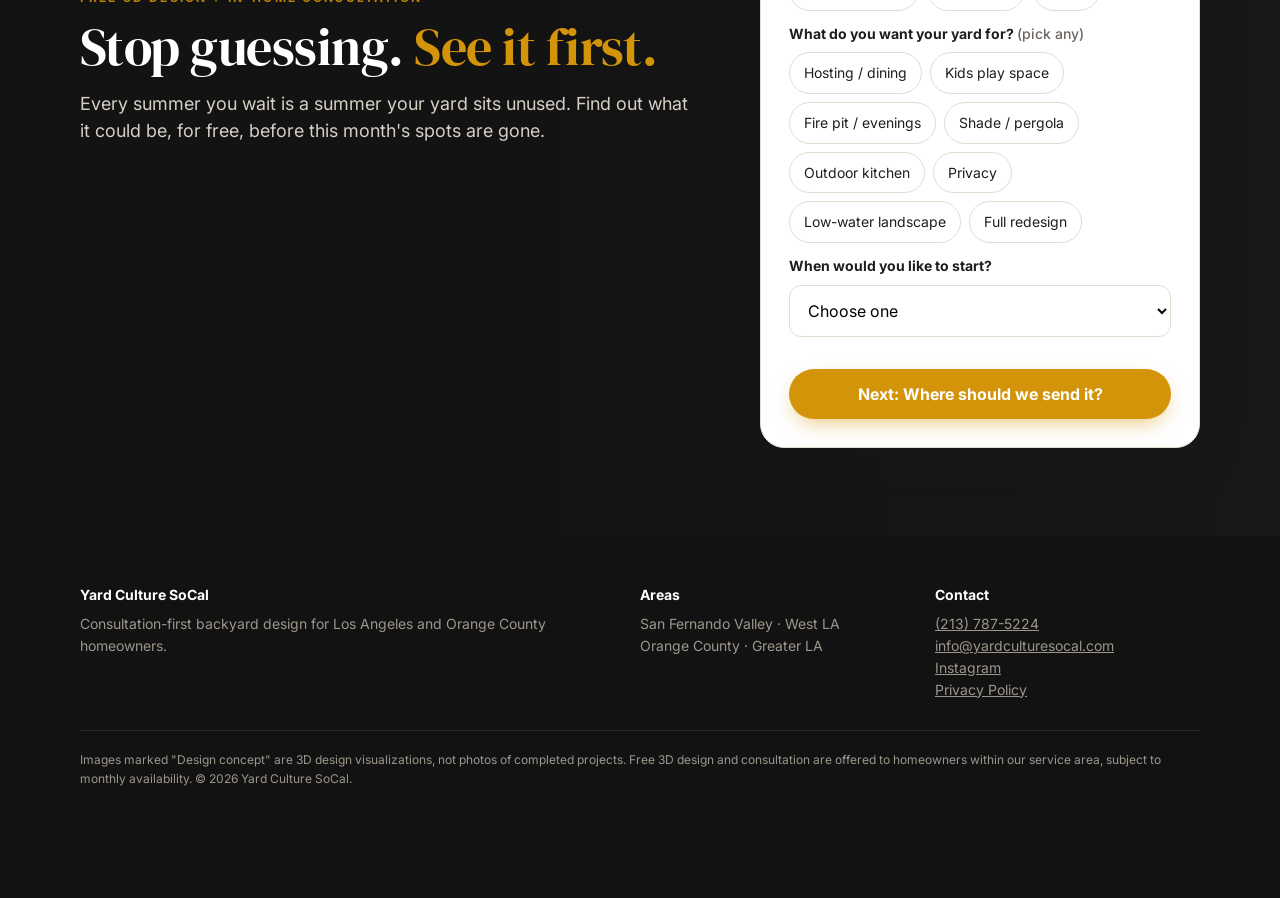
==== commit 2861c5da: "Add files via upload" ====
--- a/index.html
+++ b/index.html
@@ -3,10 +3,10 @@
 <head>
 <meta charset="utf-8">
 <meta name="viewport" content="width=device-width,initial-scale=1">
-<title>Free 3D Backyard Design | Yard Culture SoCal | San Fernando Valley</title>
-<meta name="description" content="See your backyard before you build it. Free 3D backyard design + free in-home consultation for Encino, Sherman Oaks, Tarzana, Woodland Hills and Studio City homeowners. No cost. No obligation.">
+<title>Free 3D Backyard Design | Yard Culture SoCal | Los Angeles &amp; Orange County</title>
+<meta name="description" content="See your backyard before you build it. Free 3D backyard design + free in-home consultation for homeowners in the San Fernando Valley, West LA, greater Los Angeles and Orange County. No cost. No obligation.">
 <meta property="og:title" content="See your backyard before you build it — free 3D design">
-<meta property="og:description" content="Free 3D backyard design + in-home consultation for San Fernando Valley homeowners. Limited spots each month.">
+<meta property="og:description" content="Free 3D backyard design + in-home consultation for Los Angeles and Orange County homeowners. Limited spots each month.">
 <meta property="og:type" content="website">
 <link rel="preconnect" href="https://fonts.googleapis.com"><link rel="preconnect" href="https://fonts.gstatic.com" crossorigin>
 <link href="https://fonts.googleapis.com/css2?family=DM+Serif+Display:ital@0;1&family=Inter:wght@400;500;600;700;800&display=swap" rel="stylesheet">
@@ -28,7 +28,7 @@
 <!-- HERO -->
 <header class="hero" id="get"><div class="wrap">
   <div class="htop">
-    <div class="eyebrow">Encino · Sherman Oaks · Tarzana · Woodland Hills · Studio City</div>
+    <div class="eyebrow">San Fernando Valley · West LA · Orange County · Greater LA</div>
     <h1>See your backyard <em>before</em> you build it.</h1>
     <p class="lead">Get a free 3D design of your yard, made for how your family actually lives. Then sit down with a designer at your home to walk through it. No cost. No obligation.</p>
   </div>
@@ -40,7 +40,7 @@
       <li>A free in-home consultation to walk the space together</li>
       <li>Make decisions before money is spent, not after</li>
     </ul>
-    <div class="trust"><span>✓ Free, no obligation</span><span>✓ Local to the Valley</span><span>✓ Reply within 1 business day</span></div>
+    <div class="trust"><span>✓ Free, no obligation</span><span>✓ Local to SoCal</span><span>✓ Reply within 1 business day</span></div>
   </div>
 </div></header>
 
@@ -90,11 +90,11 @@
 <section class="center"><div class="wrap">
   <div class="eyebrow">Think in zones, not features</div>
   <h2>Your yard has room for more life than you think.</h2>
-  <p class="lead">Most Valley backyards are one big open space. Great yards are made of zones, each one built for a moment.</p>
+  <p class="lead">Most SoCal backyards are one big open space. Great yards are made of zones, each one built for a moment.</p>
   <div class="zones" style="text-align:left">
     <div class="zone reveal"><b>Dine</b><small>A table for every friend, under shade by 4pm.</small></div>
     <div class="zone reveal"><b>Lounge</b><small>The spot you actually sit after work.</small></div>
-    <div class="zone reveal"><b>Fire</b><small>Valley nights cool off. Built for them.</small></div>
+    <div class="zone reveal"><b>Fire</b><small>SoCal nights cool off. Built for them.</small></div>
     <div class="zone reveal"><b>Play</b><small>Real lawn for the kids, framed, not leftover.</small></div>
     <div class="zone reveal"><b>Cook</b><small>Grill and prep without leaving the party.</small></div>
     <div class="zone reveal"><b>Shade</b><small>Pergolas and trees placed for real sun angles.</small></div>
@@ -106,7 +106,7 @@
 <!-- TESTIMONIALS / FOUNDING -->
 <section style="background:#fff" id="reviews"><div class="wrap center">
   <div class="eyebrow" id="tEyebrow">Founding clients</div>
-  <h2 id="tTitle">Be one of our first Valley yards.</h2>
+  <h2 id="tTitle">Be one of our first SoCal yards.</h2>
   <div id="tWrap"></div>
 </div></section>
 
@@ -131,7 +131,7 @@
   <div class="faq" style="text-align:left">
     <details><summary>Is the 3D design really free?</summary><p>Yes. The design and the in-home consultation cost nothing, and there's no obligation to move forward. We do it because seeing the design is the best way for you to decide.</p></details>
     <details><summary>Why are spots limited?</summary><p>Every design is made by hand for your specific yard. We can only do a set number each month and still do them well, so we cap it.</p></details>
-    <details><summary>What areas do you serve?</summary><p>The southern San Fernando Valley, including Encino, Sherman Oaks, Tarzana, Woodland Hills and Studio City, plus nearby neighborhoods. Not sure? Submit the form and we'll tell you.</p></details>
+    <details><summary>What areas do you serve?</summary><p>The San Fernando Valley, West LA, the rest of Los Angeles, and Orange County. Not sure? Submit the form and we'll tell you.</p></details>
     <details><summary>What do I need to get started?</summary><p>Just the form. We'll text you to ask for a few photos of your yard and what you want to use it for.</p></details>
     <details><summary>Do I have to build with you?</summary><p>No. The design is yours to keep. If you love it and want help bringing it to life, we'll talk about that at the consultation.</p></details>
     <details><summary>Are the images on this site real projects?</summary><p>They're 3D design concepts, the same kind of visual you'll get for your own yard. Each one is labeled "Design concept."</p></details>
@@ -149,8 +149,8 @@
 </div></section>
 
 <footer><div class="wrap">
-  <div><b>Yard Culture SoCal</b>Consultation-first backyard design for San Fernando Valley homeowners.<br><span class="js-license"></span></div>
-  <div><b>Areas</b>Encino · Sherman Oaks · Tarzana<br>Woodland Hills · Studio City</div>
+  <div><b>Yard Culture SoCal</b>Consultation-first backyard design for Los Angeles and Orange County homeowners.<br><span class="js-license"></span></div>
+  <div><b>Areas</b>San Fernando Valley · West LA<br>Orange County · Greater LA</div>
   <div><b>Contact</b><span class="js-contact"></span><a class="js-ig" href="#" target="_blank" rel="noopener">Instagram</a><br><a href="privacy.html">Privacy Policy</a></div>
   <div class="disc">Images marked "Design concept" are 3D design visualizations, not photos of completed projects. Free 3D design and consultation are offered to homeowners within our service area, subject to monthly availability. © <span id="yr"></span> Yard Culture SoCal.</div>
 </div></footer>
@@ -168,11 +168,10 @@
       <div class="s1">
         <label class="q">Which area is your home in?</label>
         <div class="chips" data-name="city" data-type="radio">
-          <input type="radio" value="Encino"><label>Encino</label>
-          <input type="radio" value="Sherman Oaks"><label>Sherman Oaks</label>
-          <input type="radio" value="Tarzana"><label>Tarzana</label>
-          <input type="radio" value="Woodland Hills"><label>Woodland Hills</label>
-          <input type="radio" value="Studio City"><label>Studio City</label>
+          <input type="radio" value="San Fernando Valley"><label>San Fernando Valley</label>
+          <input type="radio" value="West LA"><label>West LA</label>
+          <input type="radio" value="Orange County"><label>Orange County</label>
+          <input type="radio" value="Rest of LA"><label>Rest of LA</label>
           <input type="radio" value="Other"><label>Other</label>
         </div>
         <label class="q">What do you want your yard for? <span style="font-weight:500;color:#6b6560">(pick any)</span></label>
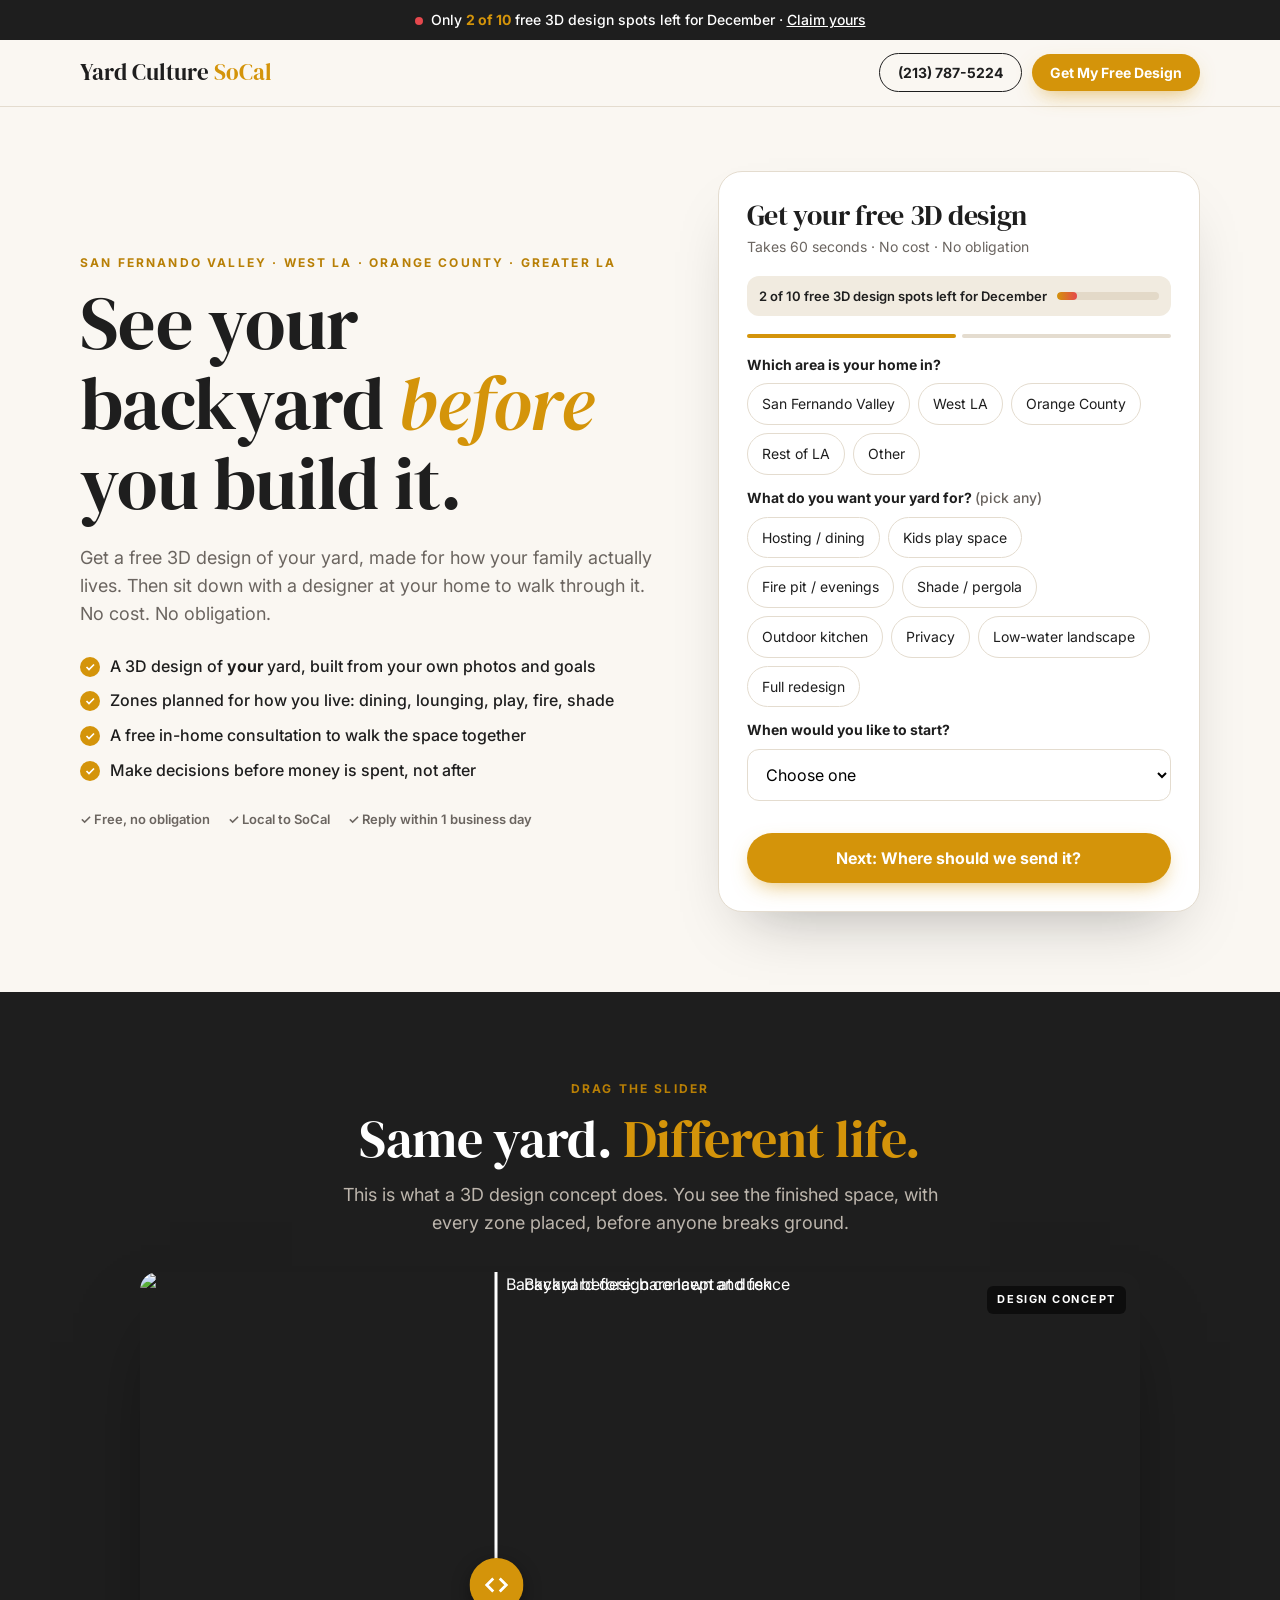
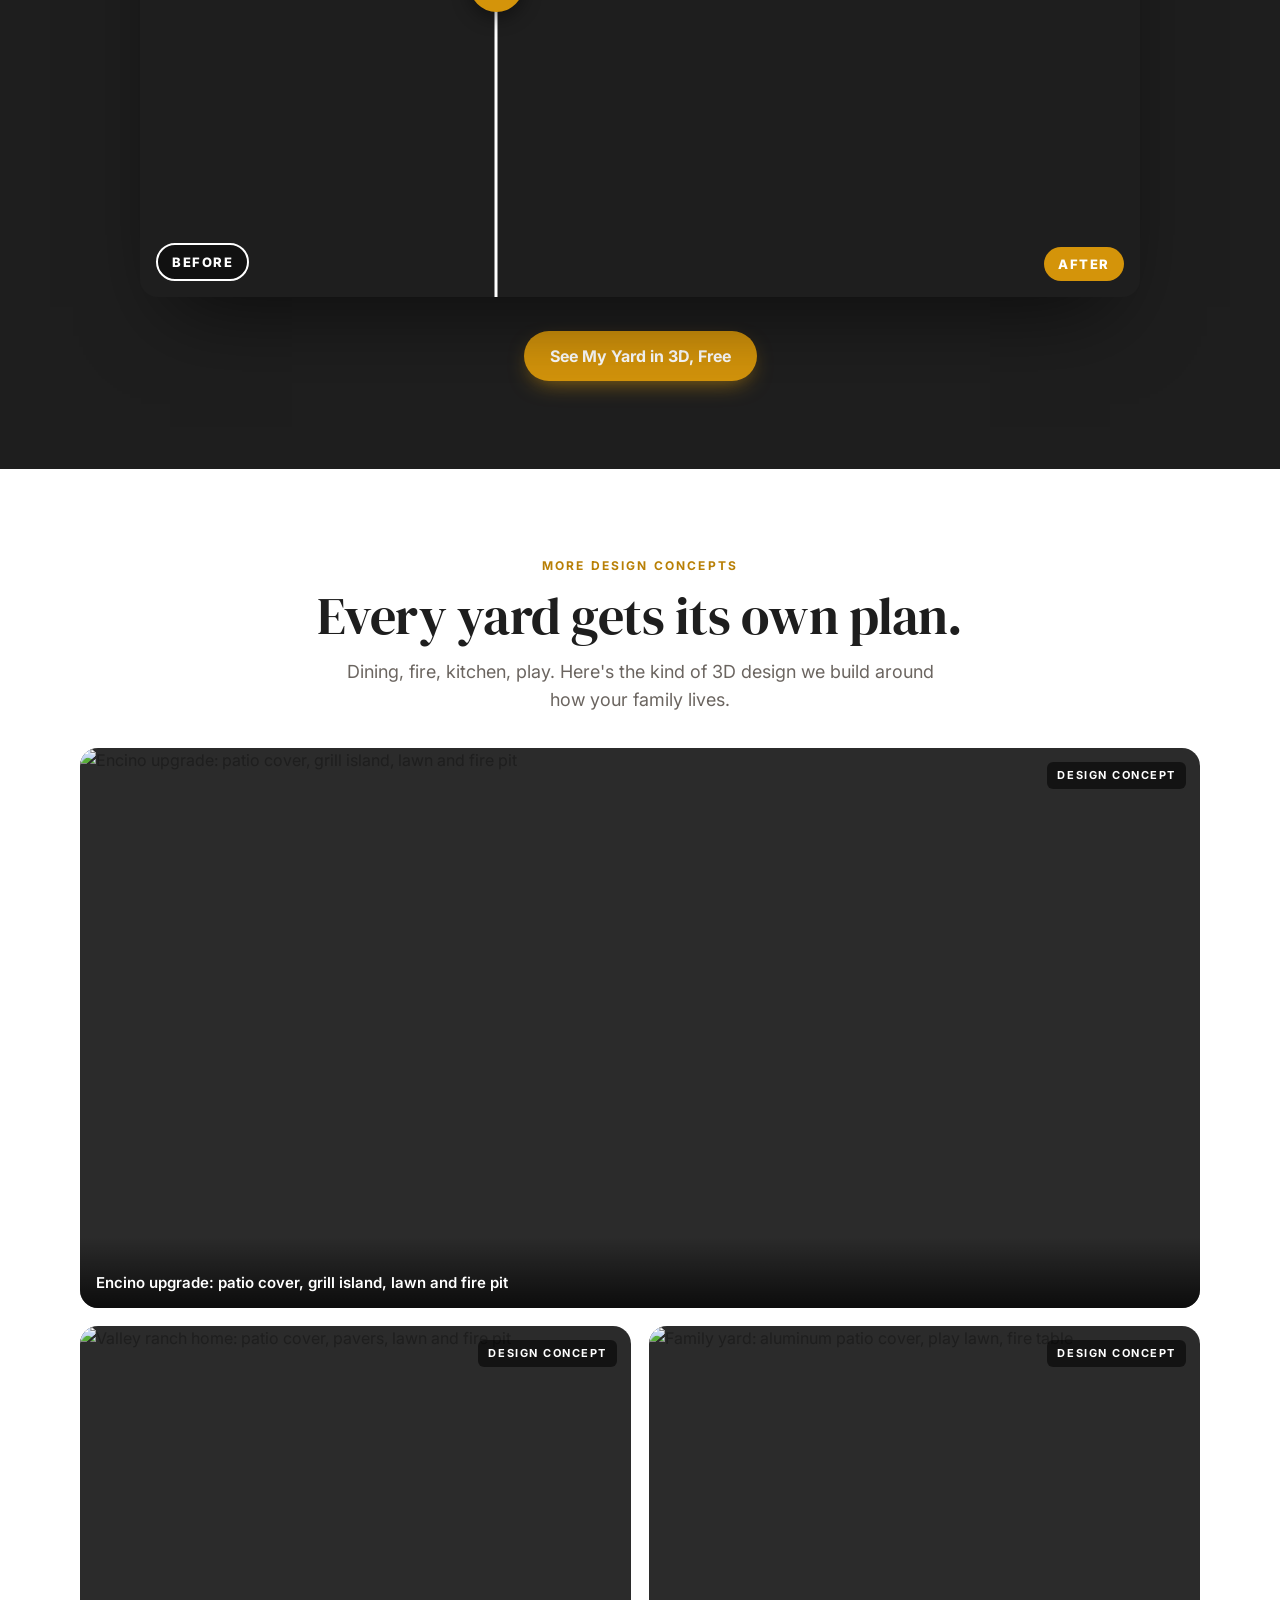
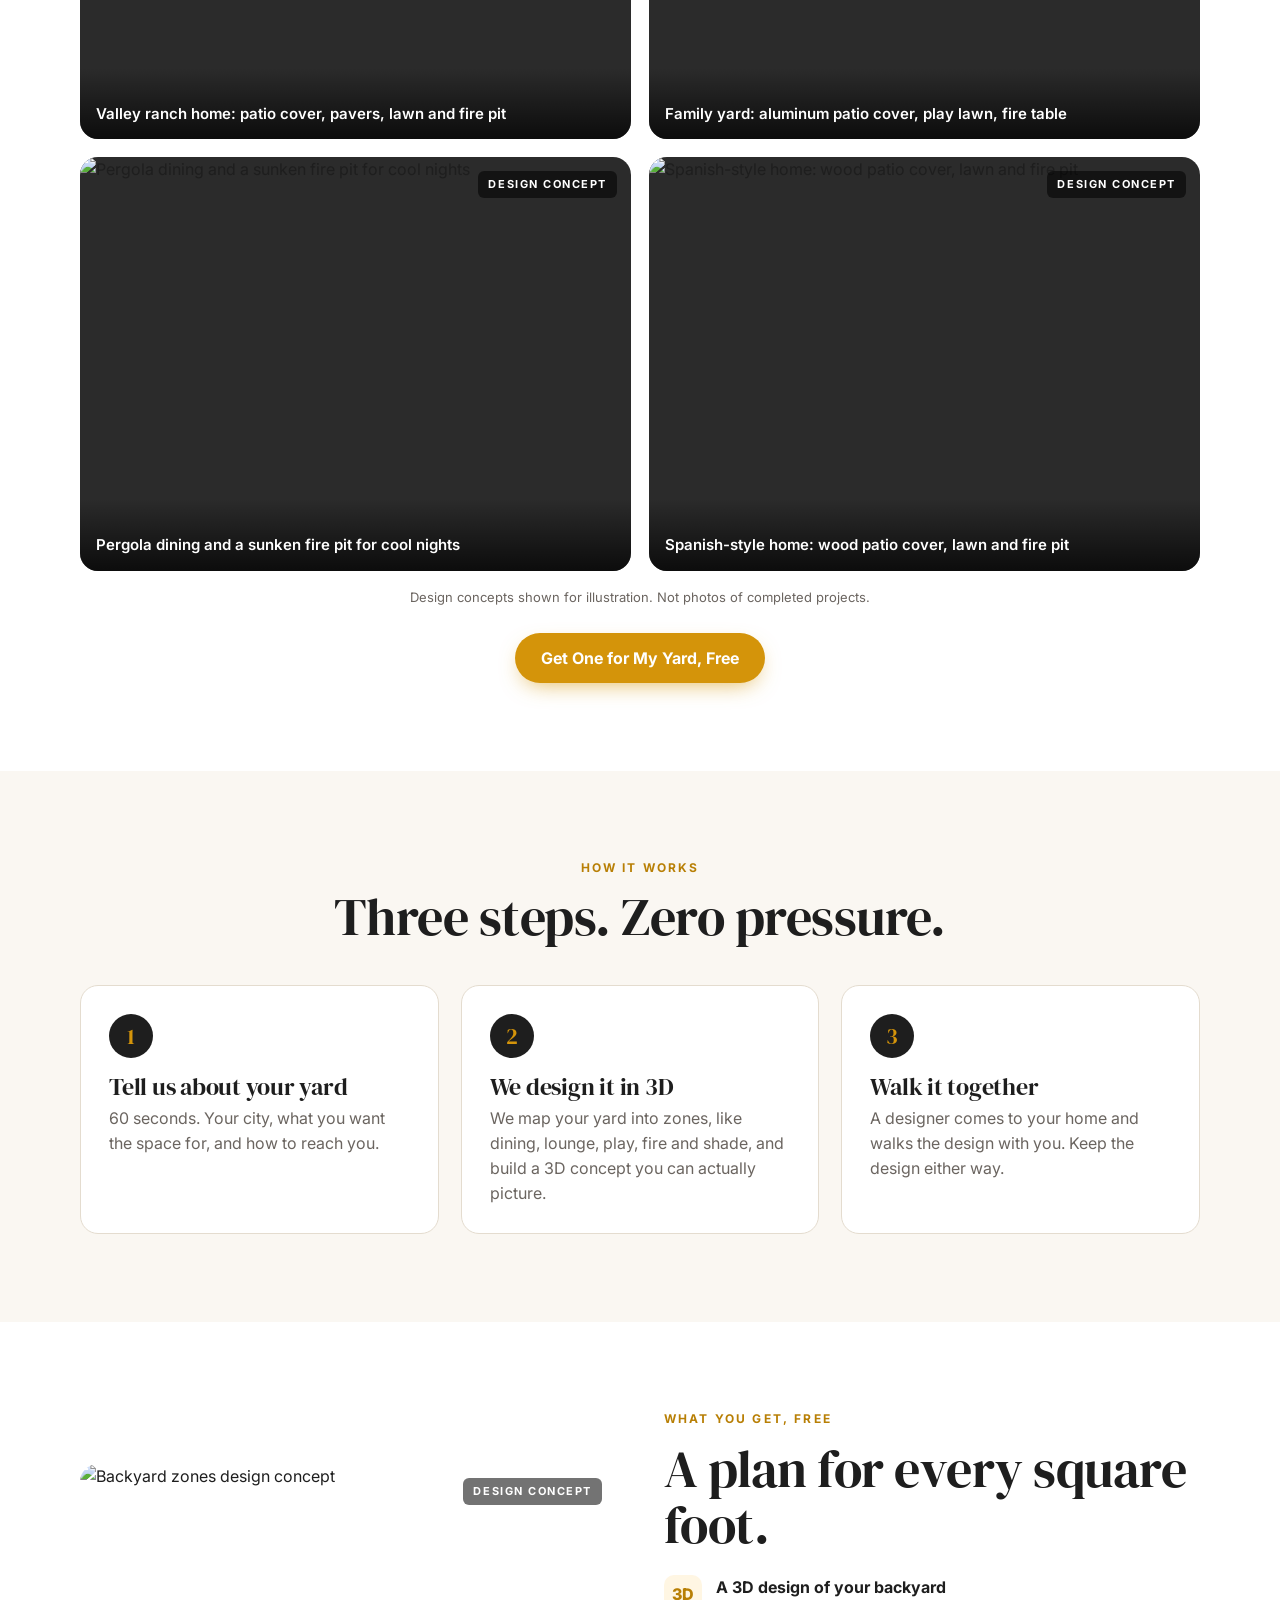
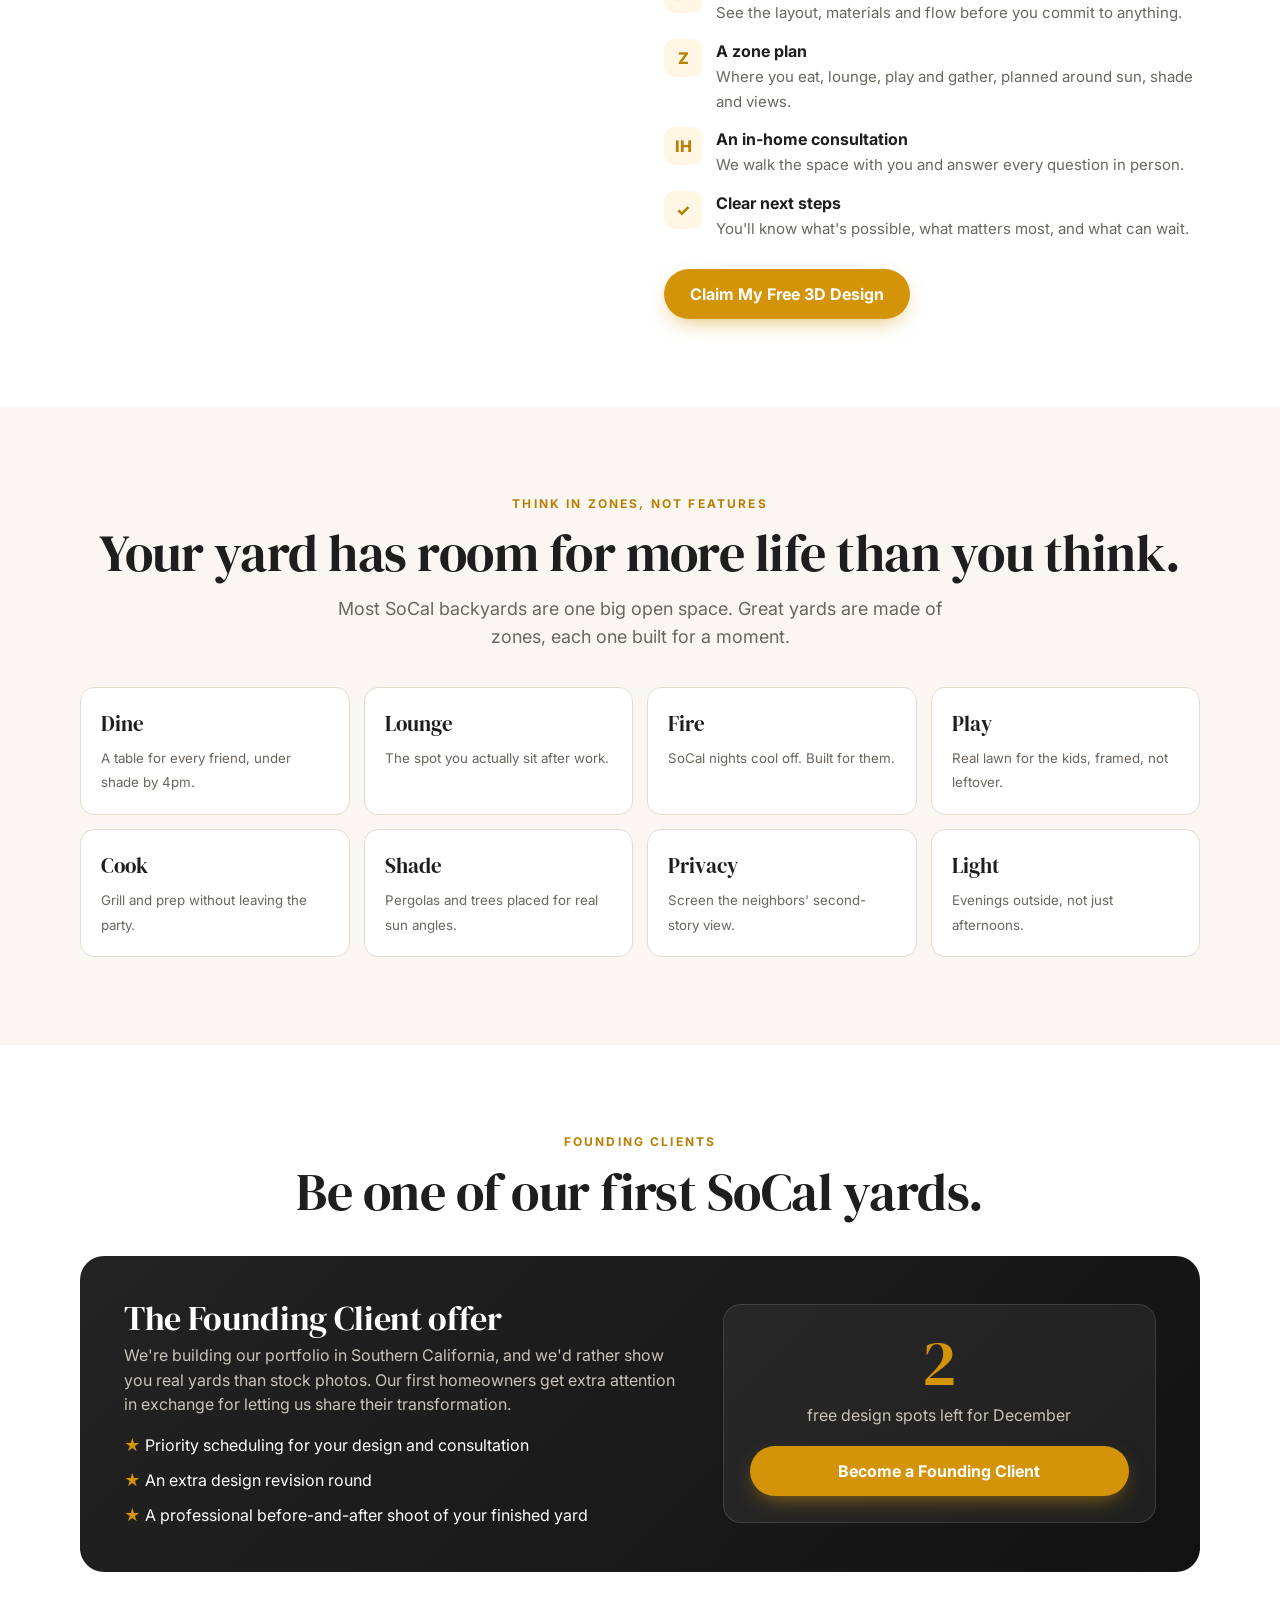
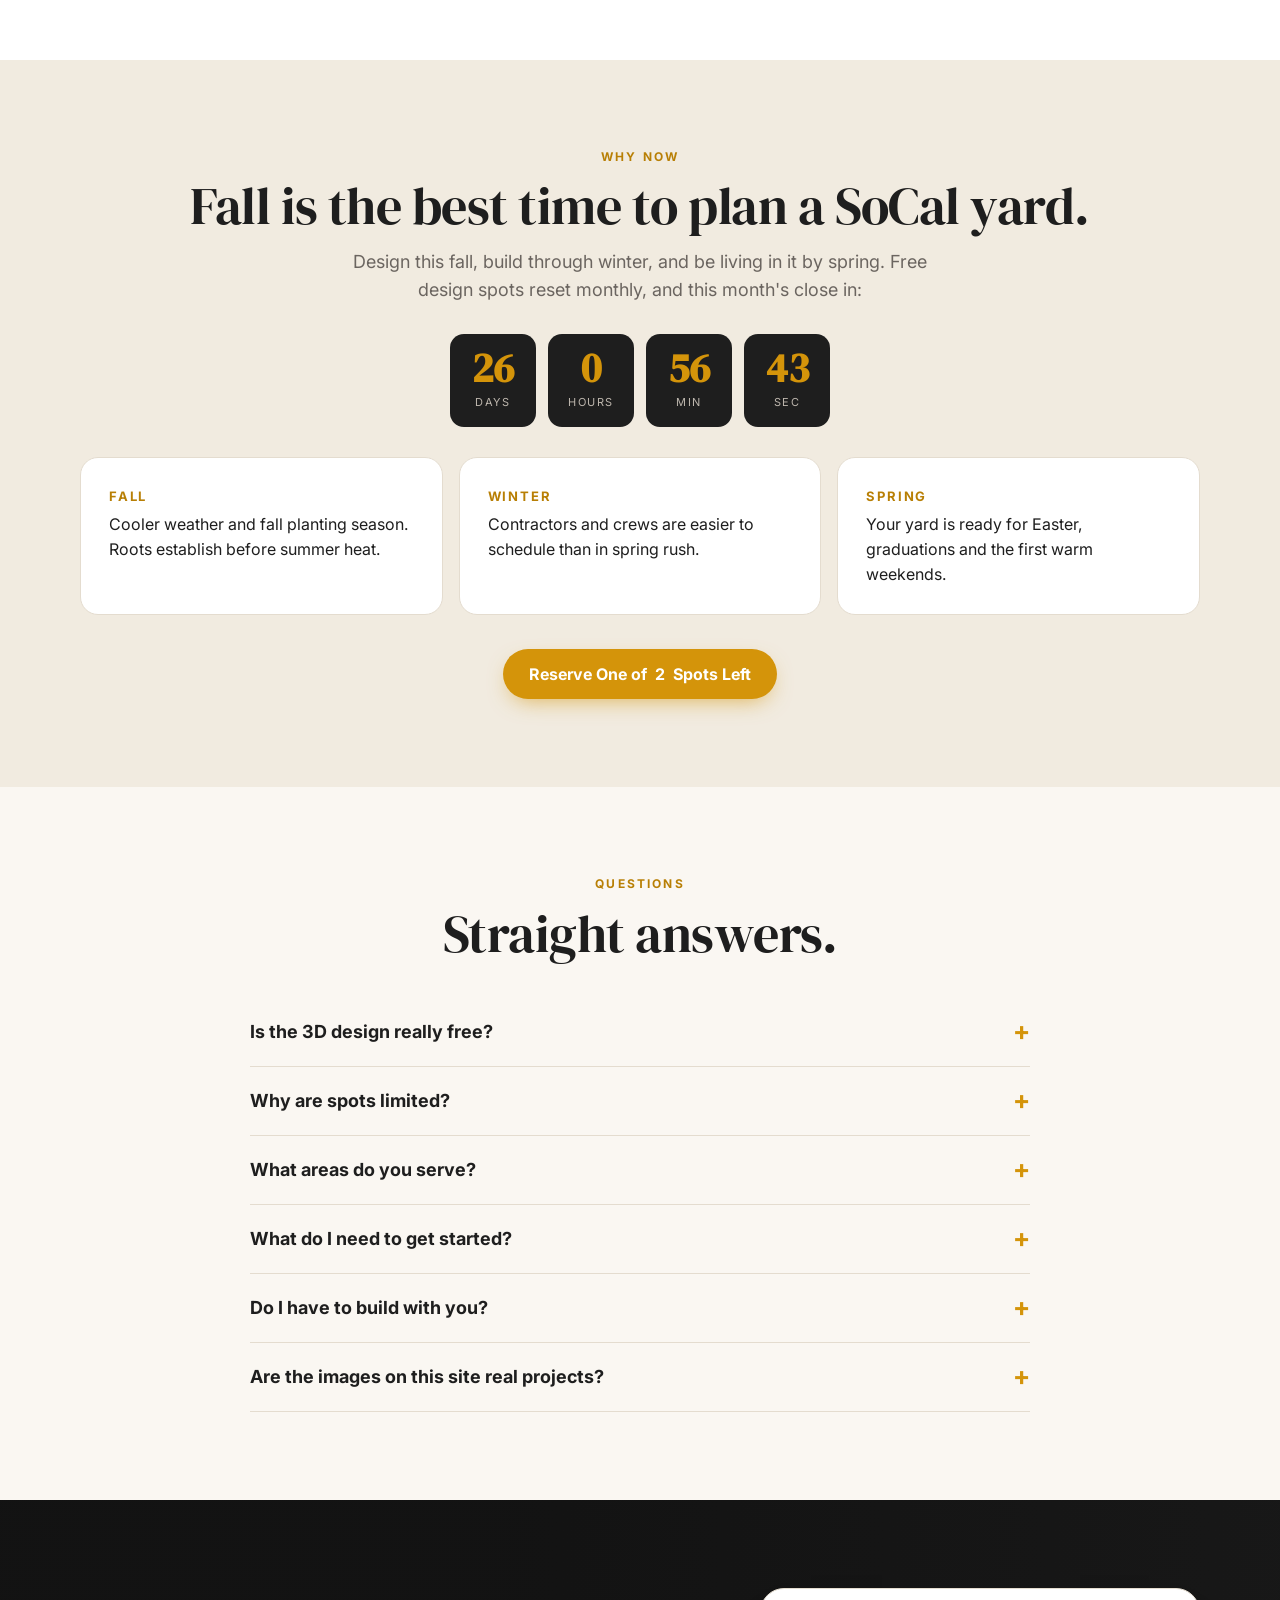
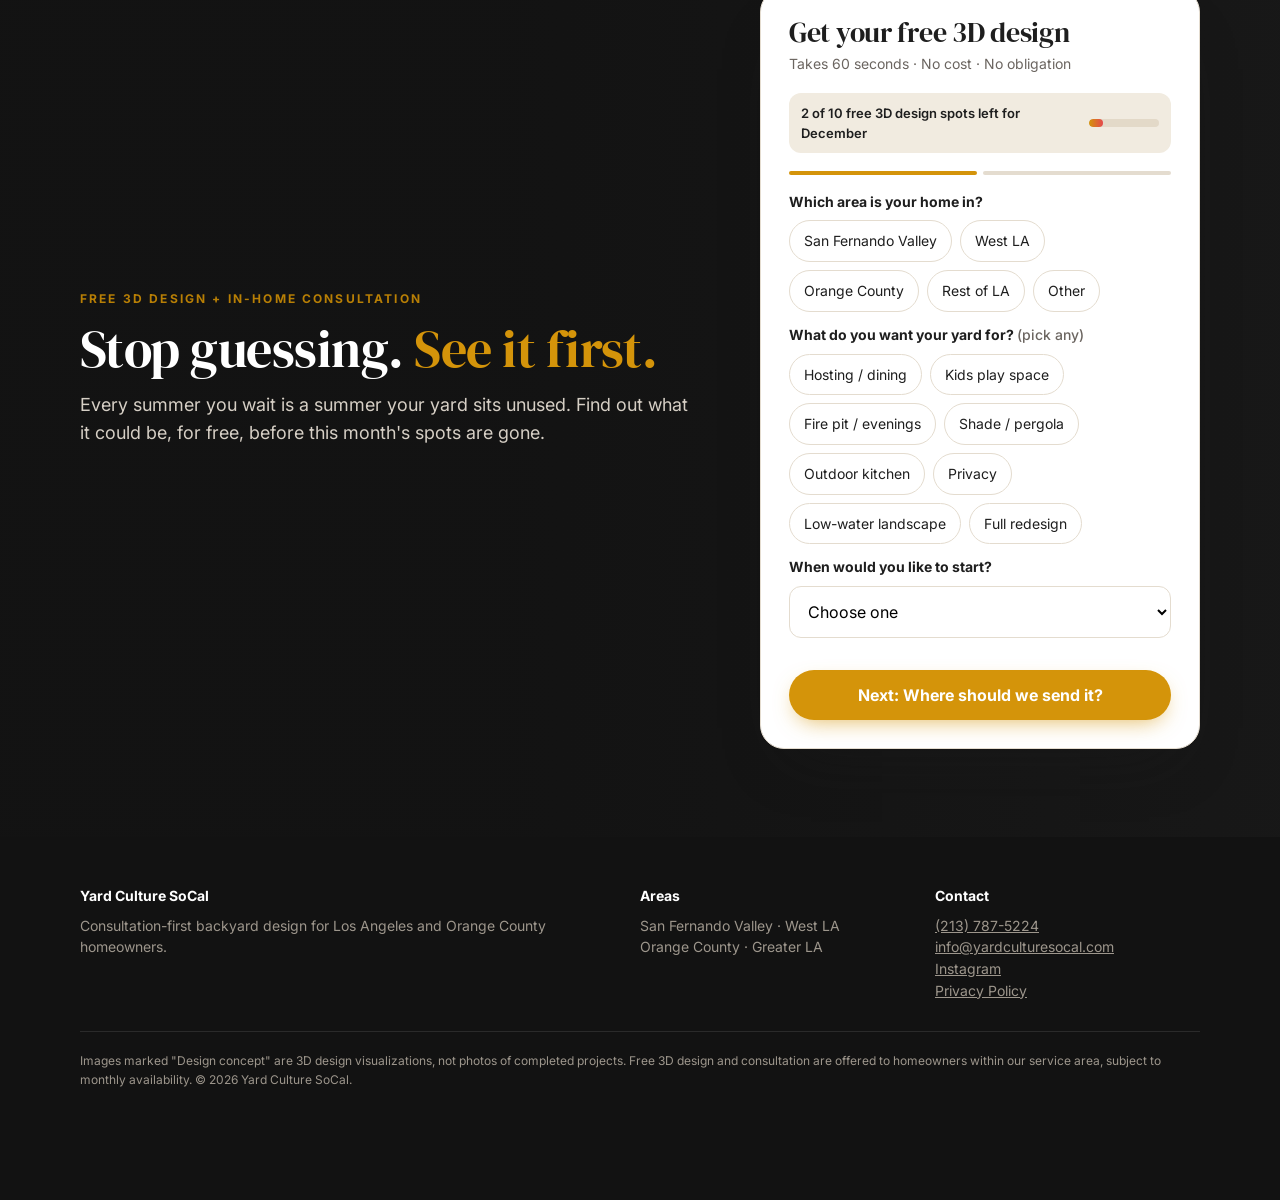
==== commit 83f7f71d: "Add files via upload" ====
--- a/index.html
+++ b/index.html
@@ -57,6 +57,16 @@
     <span class="concept">DESIGN CONCEPT</span>
   </div>
   <p style="margin-top:34px"><a class="btn" href="#get">See My Yard in 3D, Free</a></p>
+</div></section>
+
+<!-- GALLERY -->
+<section class="center" style="background:#fff"><div class="wrap">
+  <div class="eyebrow">More design concepts</div>
+  <h2>Every yard gets its own plan.</h2>
+  <p class="lead">Dining, fire, kitchen, play. Here's the kind of 3D design we build around how your family lives.</p>
+  <div class="gallery" id="gal"></div>
+  <p style="font-size:13px;color:var(--muted);margin-top:16px">Design concepts shown for illustration. Not photos of completed projects.</p>
+  <p style="margin-top:26px"><a class="btn" href="#get">Get One for My Yard, Free</a></p>
 </div></section>
 
 <!-- HOW -->
--- a/styles.css
+++ b/styles.css
@@ -171,3 +171,12 @@
  .count div{width:72px}
 }
 @media (max-width:420px){.row2{grid-template-columns:1fr}.navr .btn{display:none}}
+
+/* gallery */
+.gallery{display:grid;grid-template-columns:repeat(2,1fr);gap:18px;margin-top:34px;text-align:left}
+.gallery figure{position:relative;border-radius:var(--r);overflow:hidden;aspect-ratio:4/3;background:#2b2b2b}
+.gallery img{width:100%;height:100%;object-fit:cover;transition:transform .5s}
+.gallery figure:hover img{transform:scale(1.03)}
+.gallery figcaption{position:absolute;left:0;right:0;bottom:0;padding:34px 16px 14px;background:linear-gradient(transparent,rgba(0,0,0,.72));color:#fff;font-weight:600;font-size:15px}
+.gallery figure.wide{grid-column:span 2;aspect-ratio:16/8}
+@media (max-width:700px){.gallery{grid-template-columns:1fr}.gallery figure.wide{grid-column:auto;aspect-ratio:4/3}}
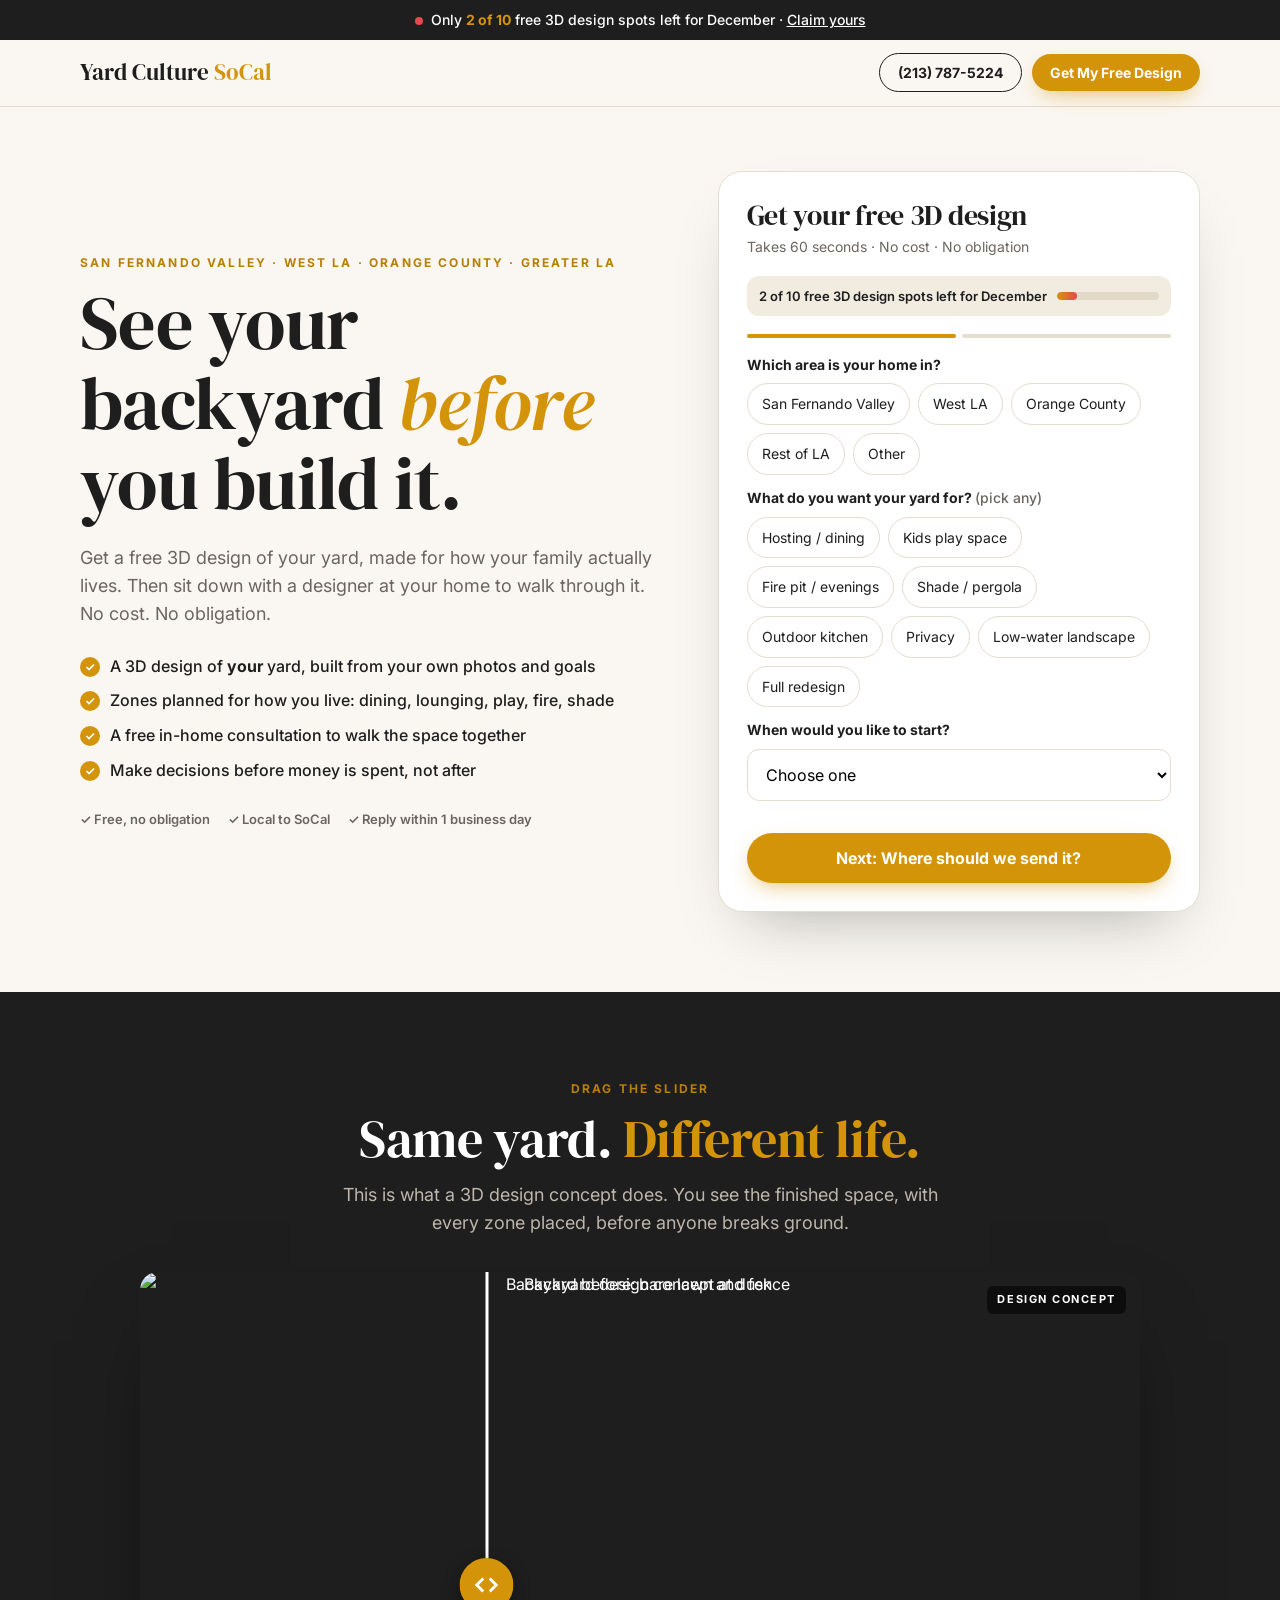
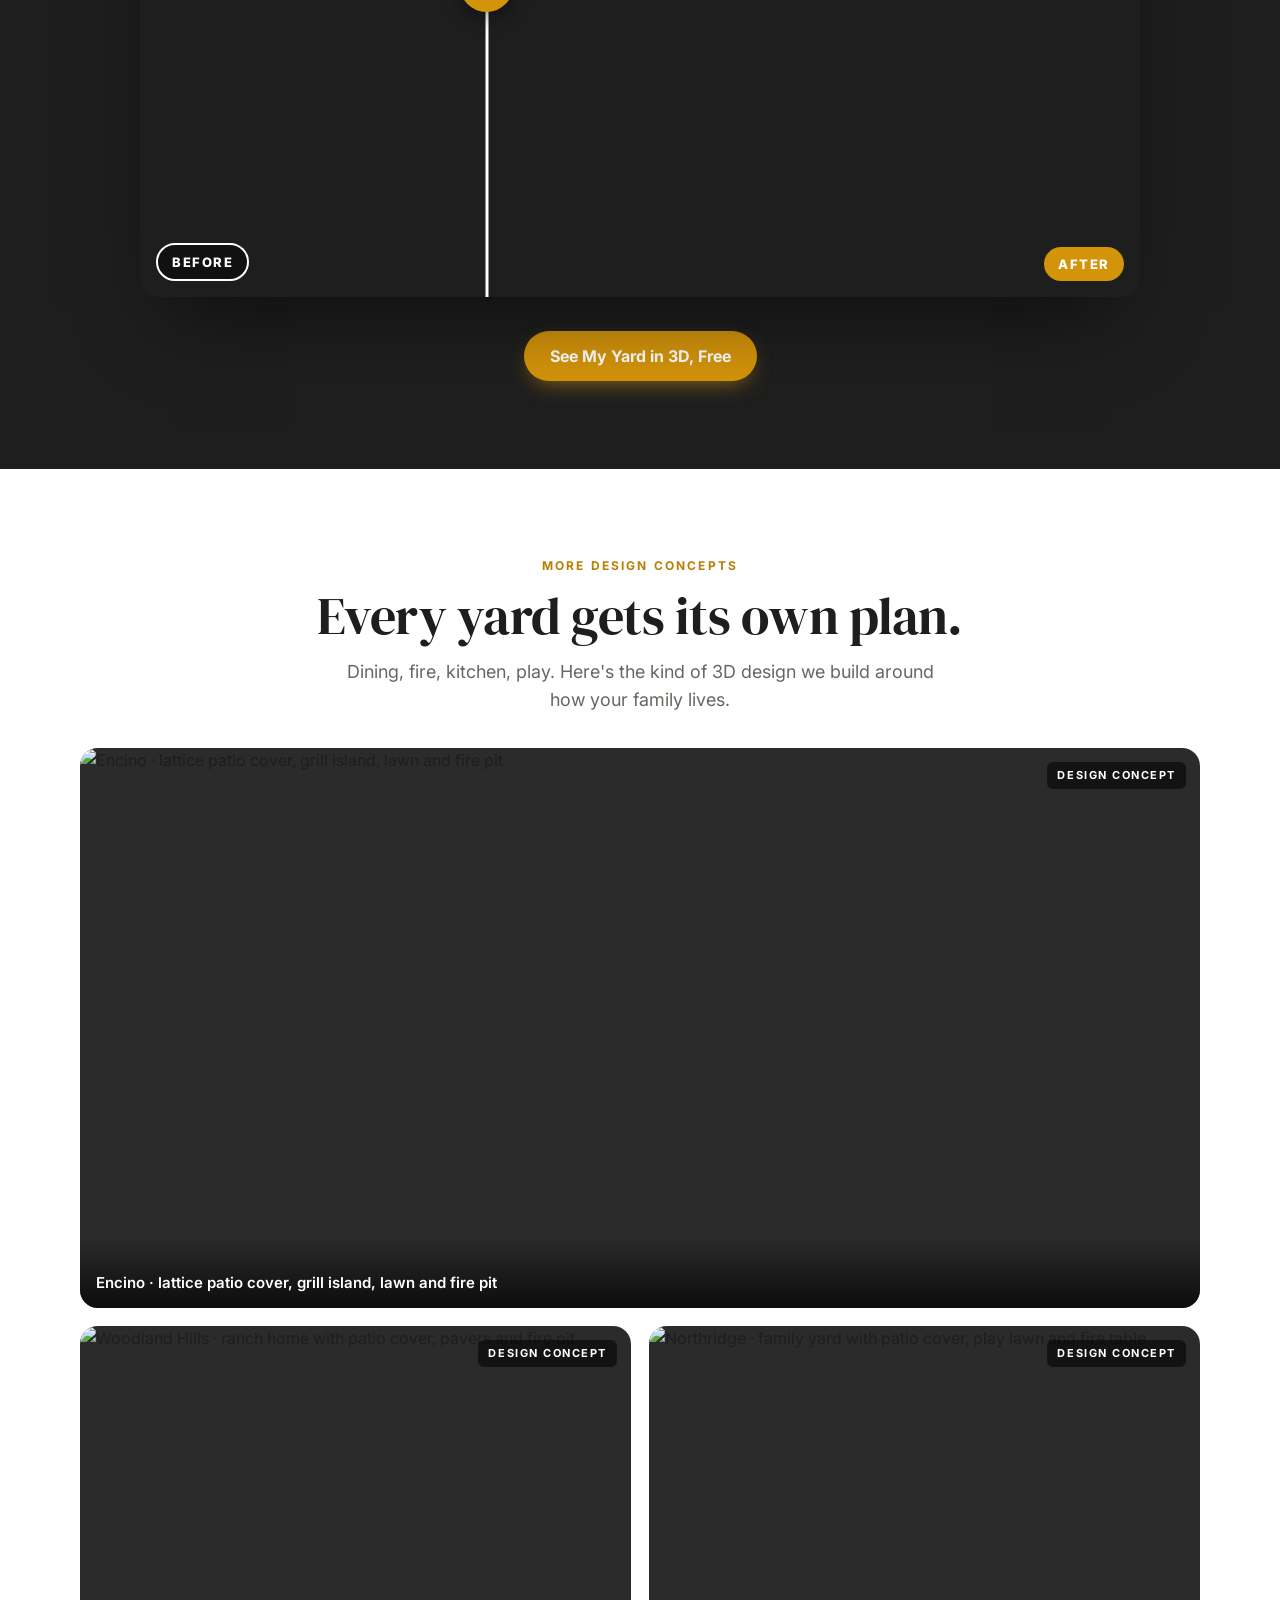
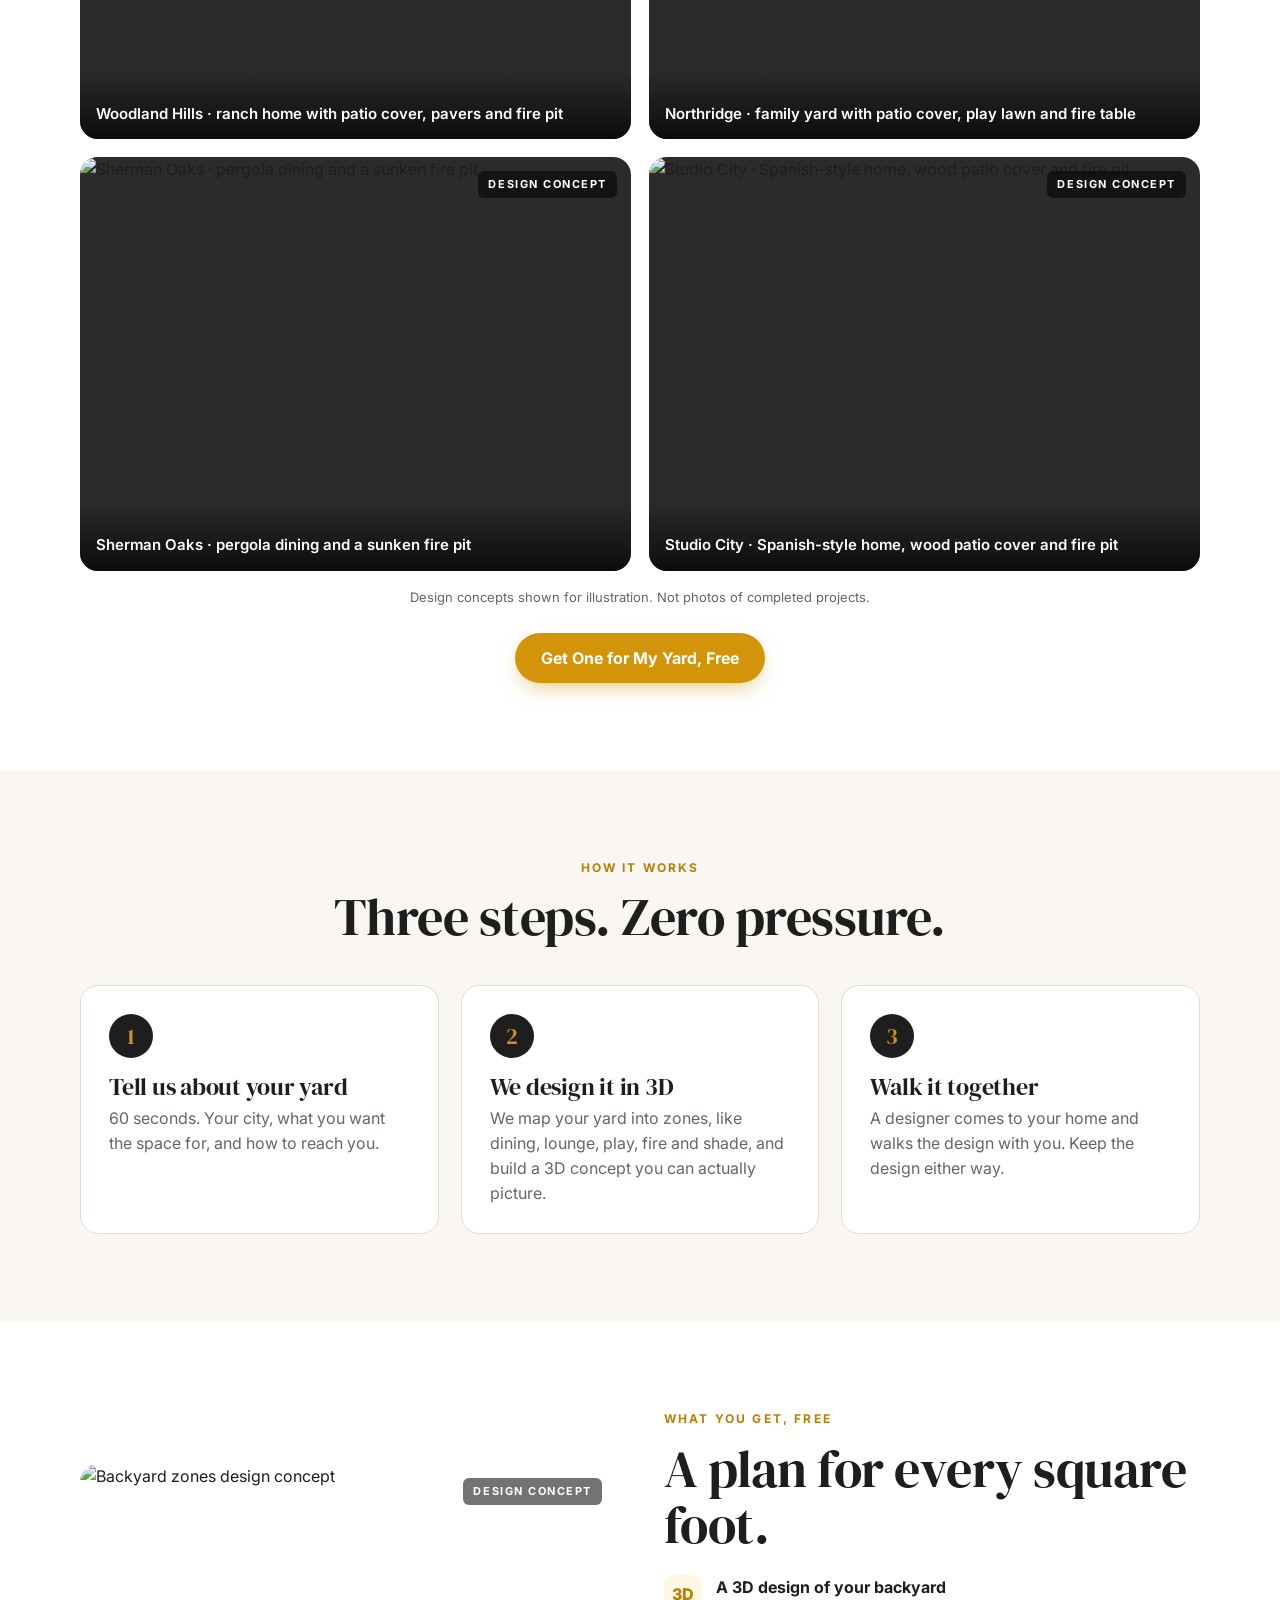
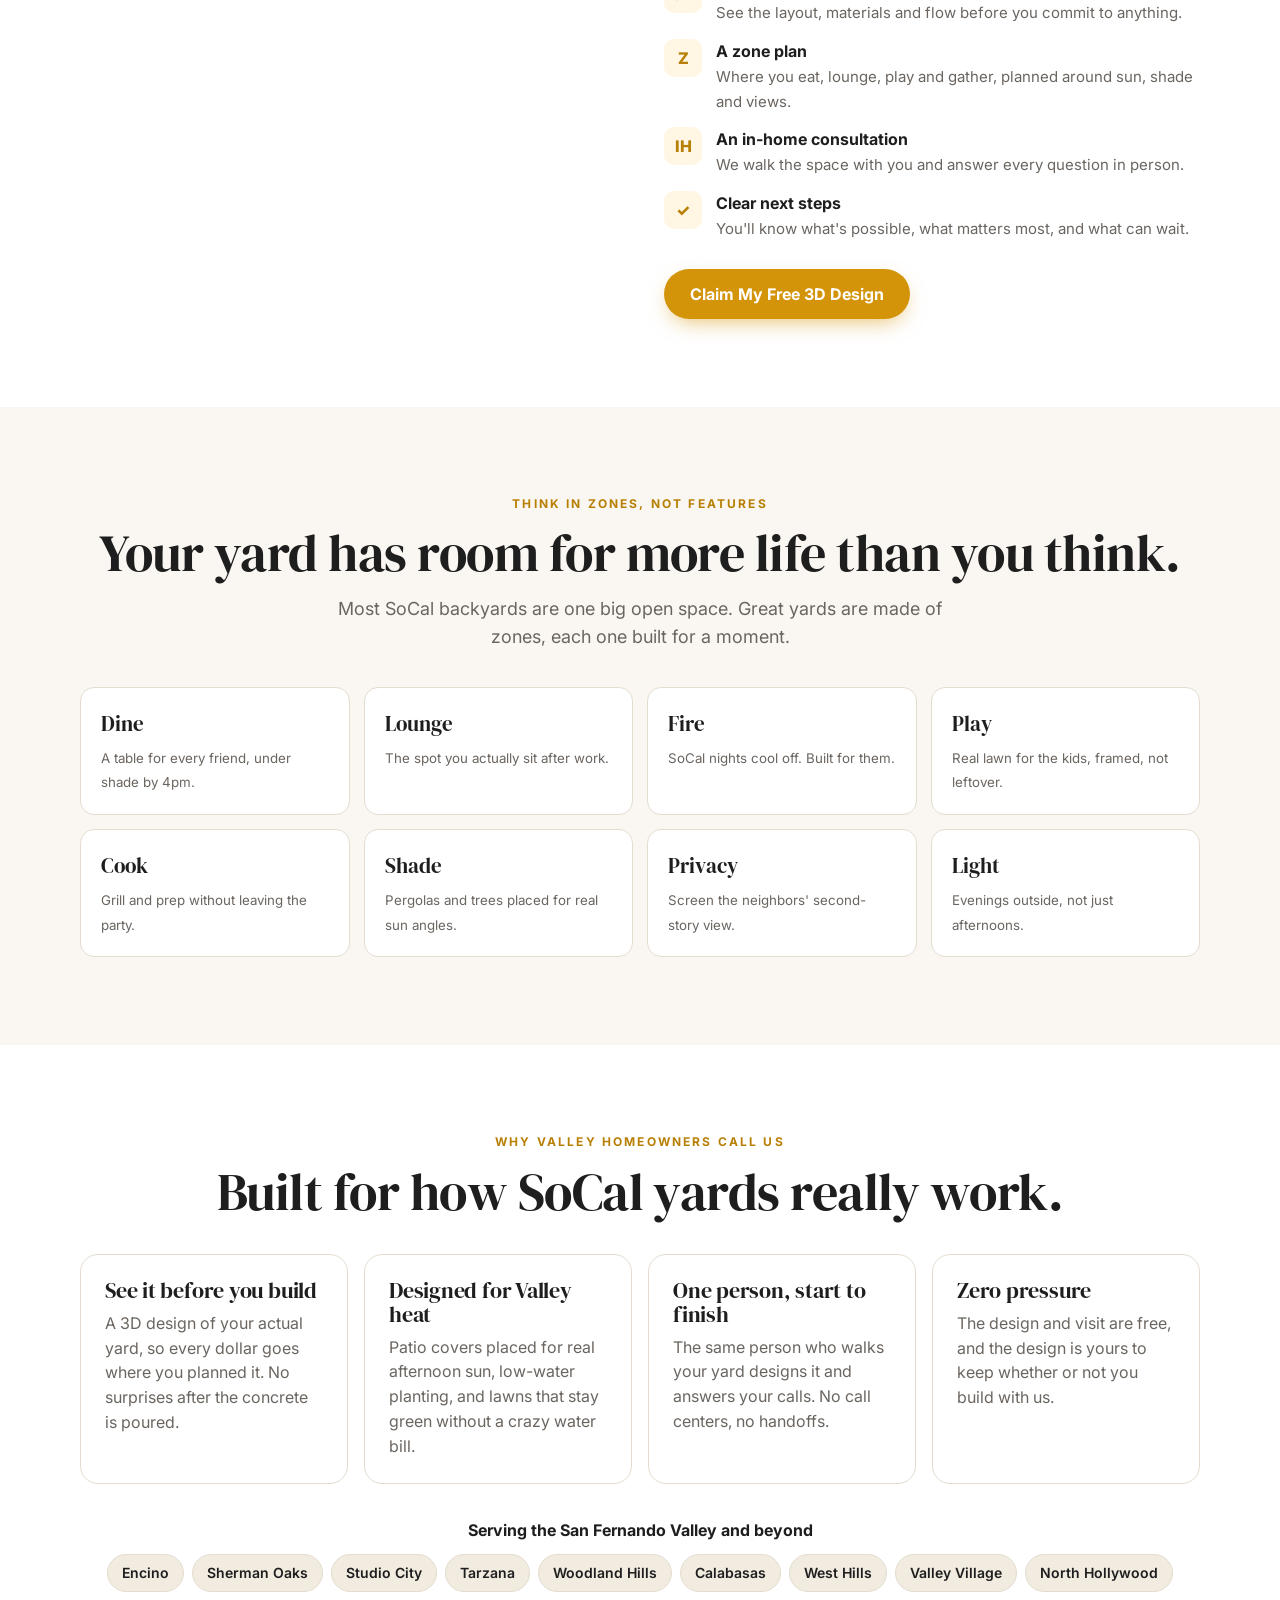
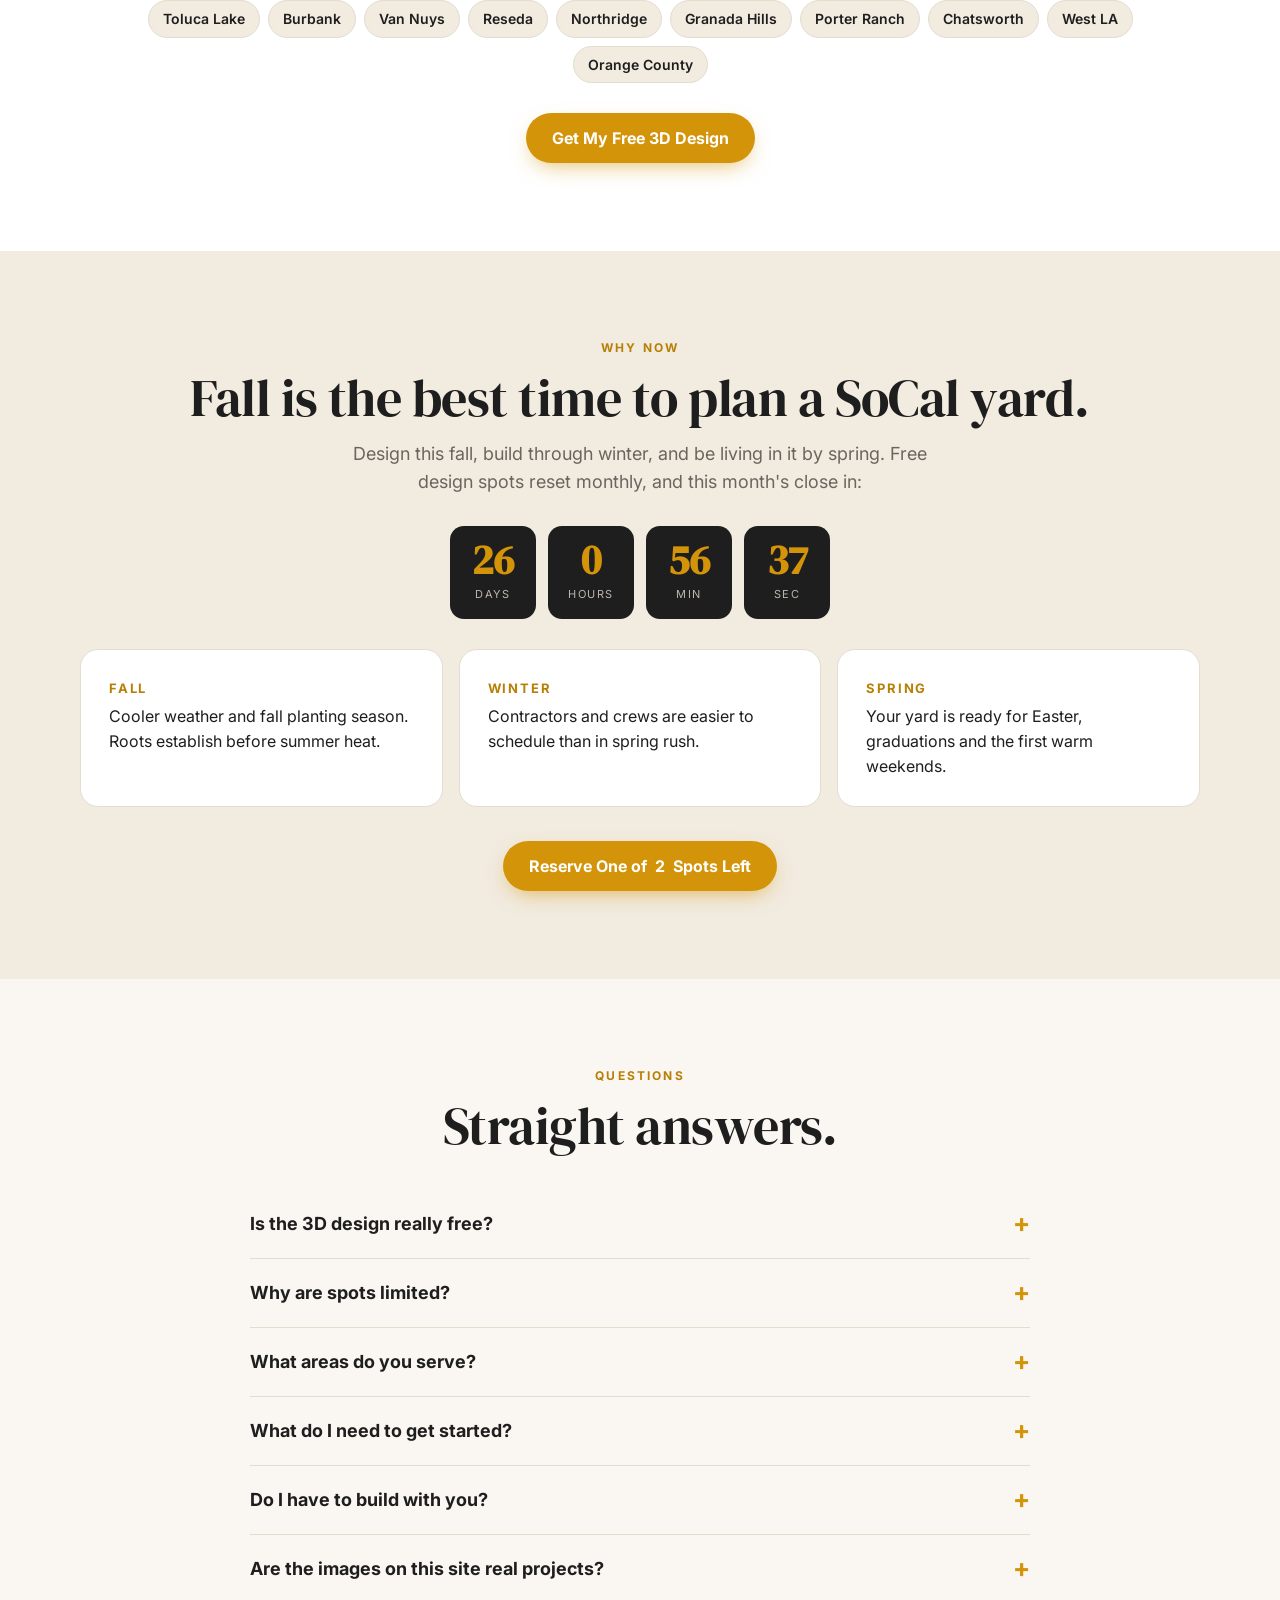
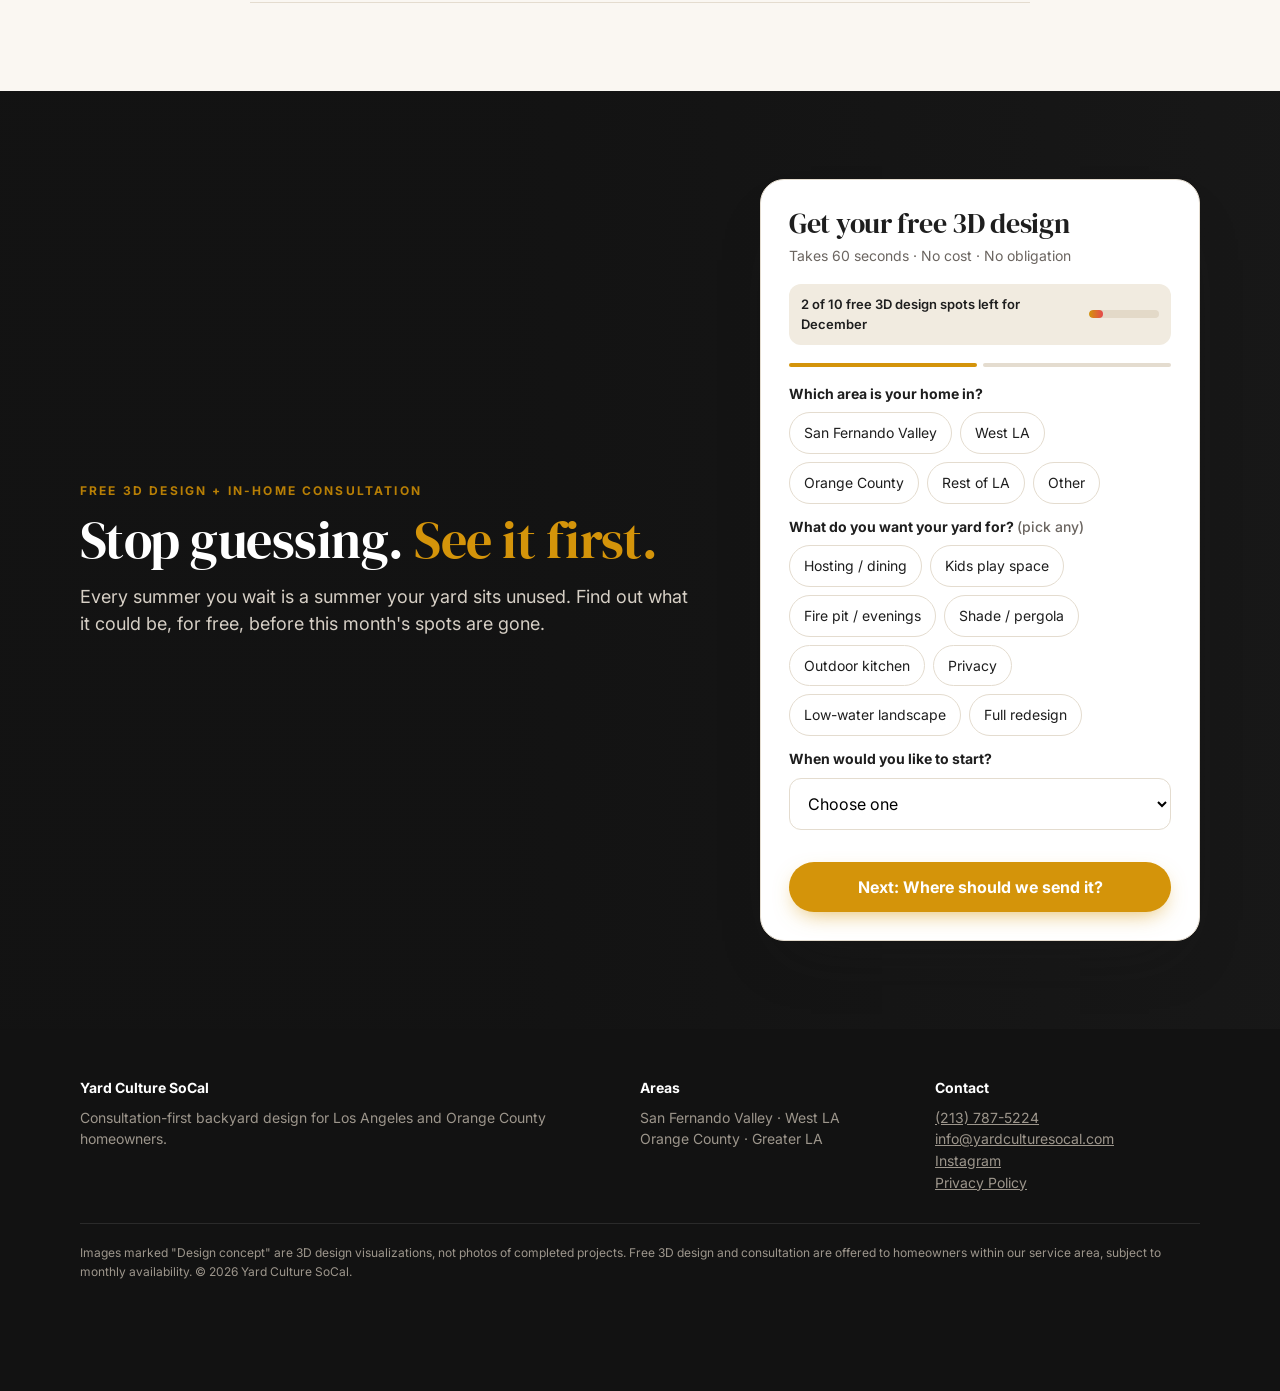
==== commit b8bd82d8: "Replace Founding Client block with Why-us + service areas, add SFV gallery captions Co-Authored-By: " ====
--- a/index.html
+++ b/index.html
@@ -113,10 +113,10 @@
   </div>
 </div></section>
 
-<!-- TESTIMONIALS / FOUNDING -->
+<!-- TESTIMONIALS / WHY US -->
 <section style="background:#fff" id="reviews"><div class="wrap center">
-  <div class="eyebrow" id="tEyebrow">Founding clients</div>
-  <h2 id="tTitle">Be one of our first SoCal yards.</h2>
+  <div class="eyebrow" id="tEyebrow">Why Valley homeowners call us</div>
+  <h2 id="tTitle">Built for how SoCal yards really work.</h2>
   <div id="tWrap"></div>
 </div></section>
 
--- a/styles.css
+++ b/styles.css
@@ -180,3 +180,14 @@
 .gallery figcaption{position:absolute;left:0;right:0;bottom:0;padding:34px 16px 14px;background:linear-gradient(transparent,rgba(0,0,0,.72));color:#fff;font-weight:600;font-size:15px}
 .gallery figure.wide{grid-column:span 2;aspect-ratio:16/8}
 @media (max-width:700px){.gallery{grid-template-columns:1fr}.gallery figure.wide{grid-column:auto;aspect-ratio:4/3}}
+
+/* why us */
+.why{display:grid;grid-template-columns:repeat(4,1fr);gap:16px;margin-top:34px;text-align:left}
+.why .box{padding:24px}.why h3{font-size:22px;margin-bottom:8px}
+.stat{display:inline-flex;align-items:baseline;gap:12px;margin-top:22px;background:var(--ink);color:#fff;border-radius:999px;padding:12px 26px}
+.stat b{font-family:"DM Serif Display",serif;font-weight:400;font-size:34px;color:var(--gold)}
+.areas{margin-top:34px}.areas b{display:block;margin-bottom:12px}
+.areas div{display:flex;flex-wrap:wrap;gap:8px;justify-content:center}
+.areas span{background:var(--sand);border:1px solid var(--line);border-radius:999px;padding:7px 14px;font-size:14px;font-weight:600}
+@media (max-width:900px){.why{grid-template-columns:1fr 1fr}}
+@media (max-width:560px){.why{grid-template-columns:1fr}}
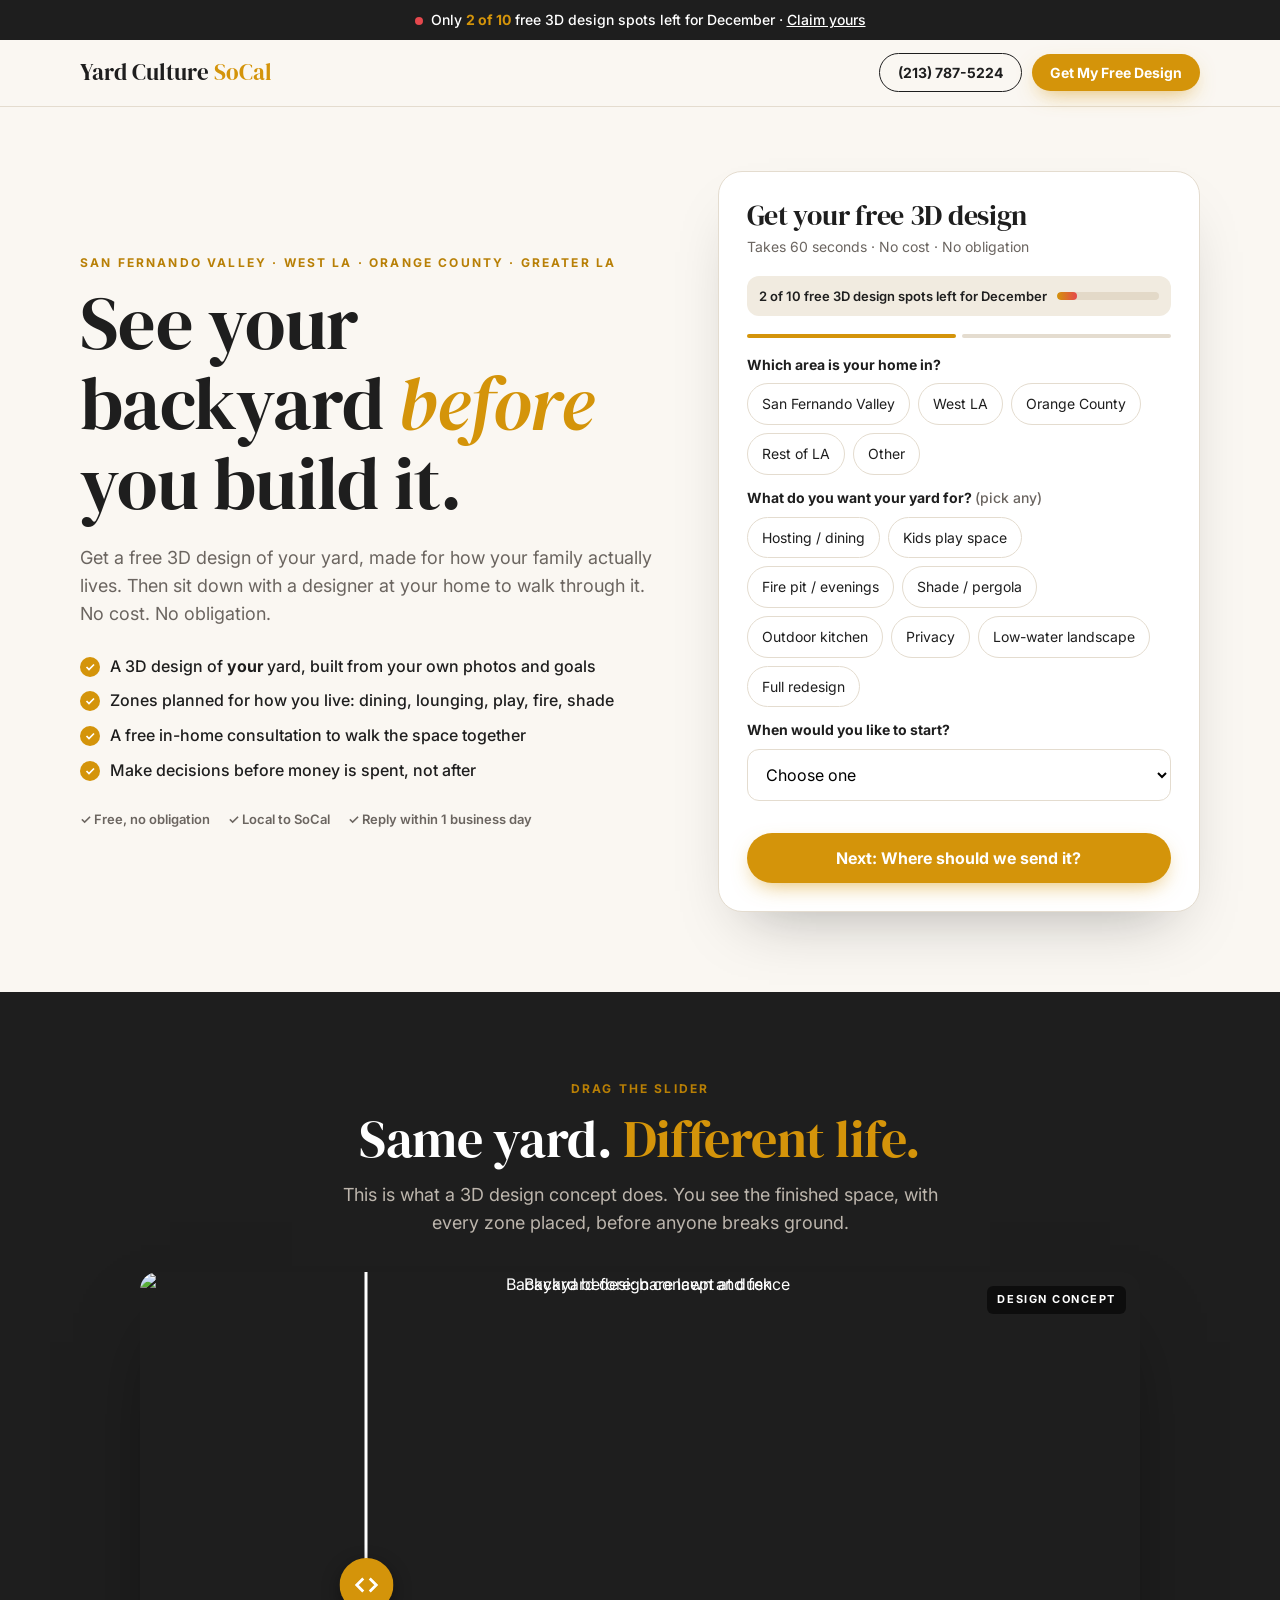
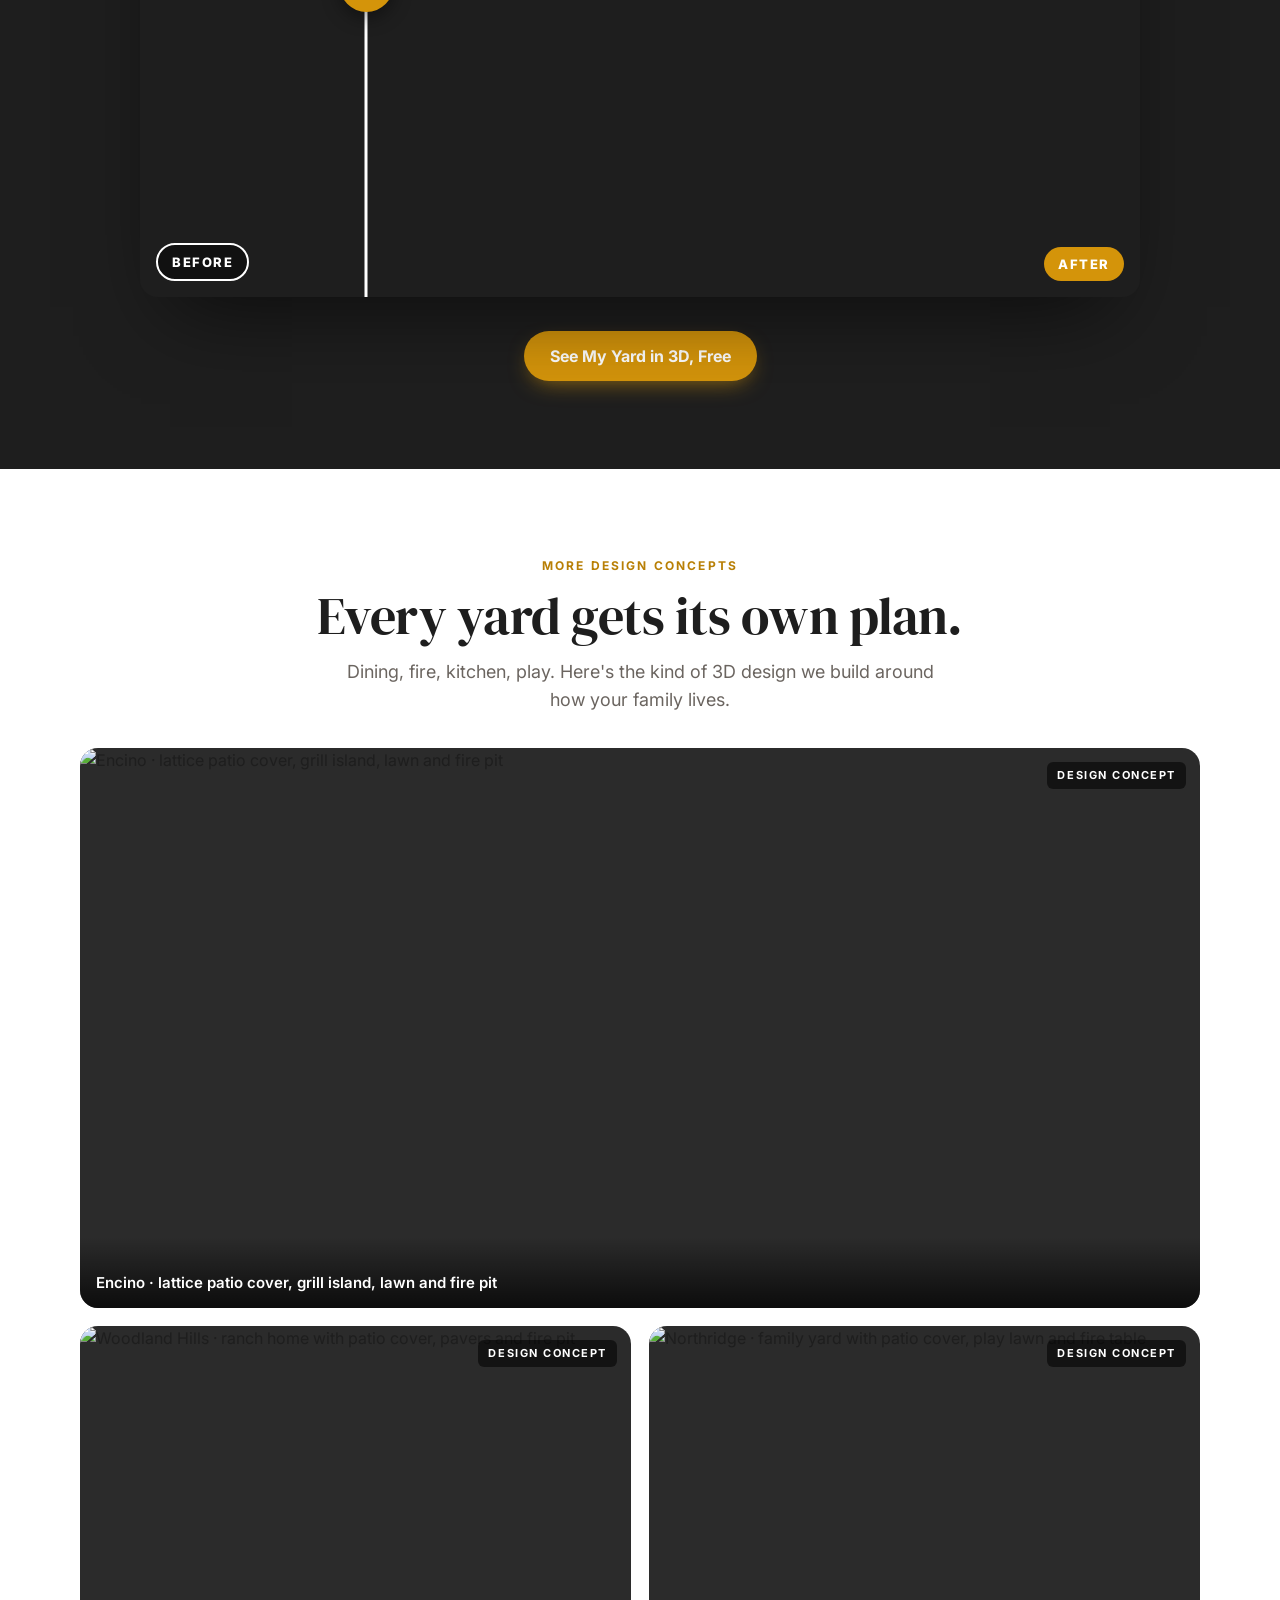
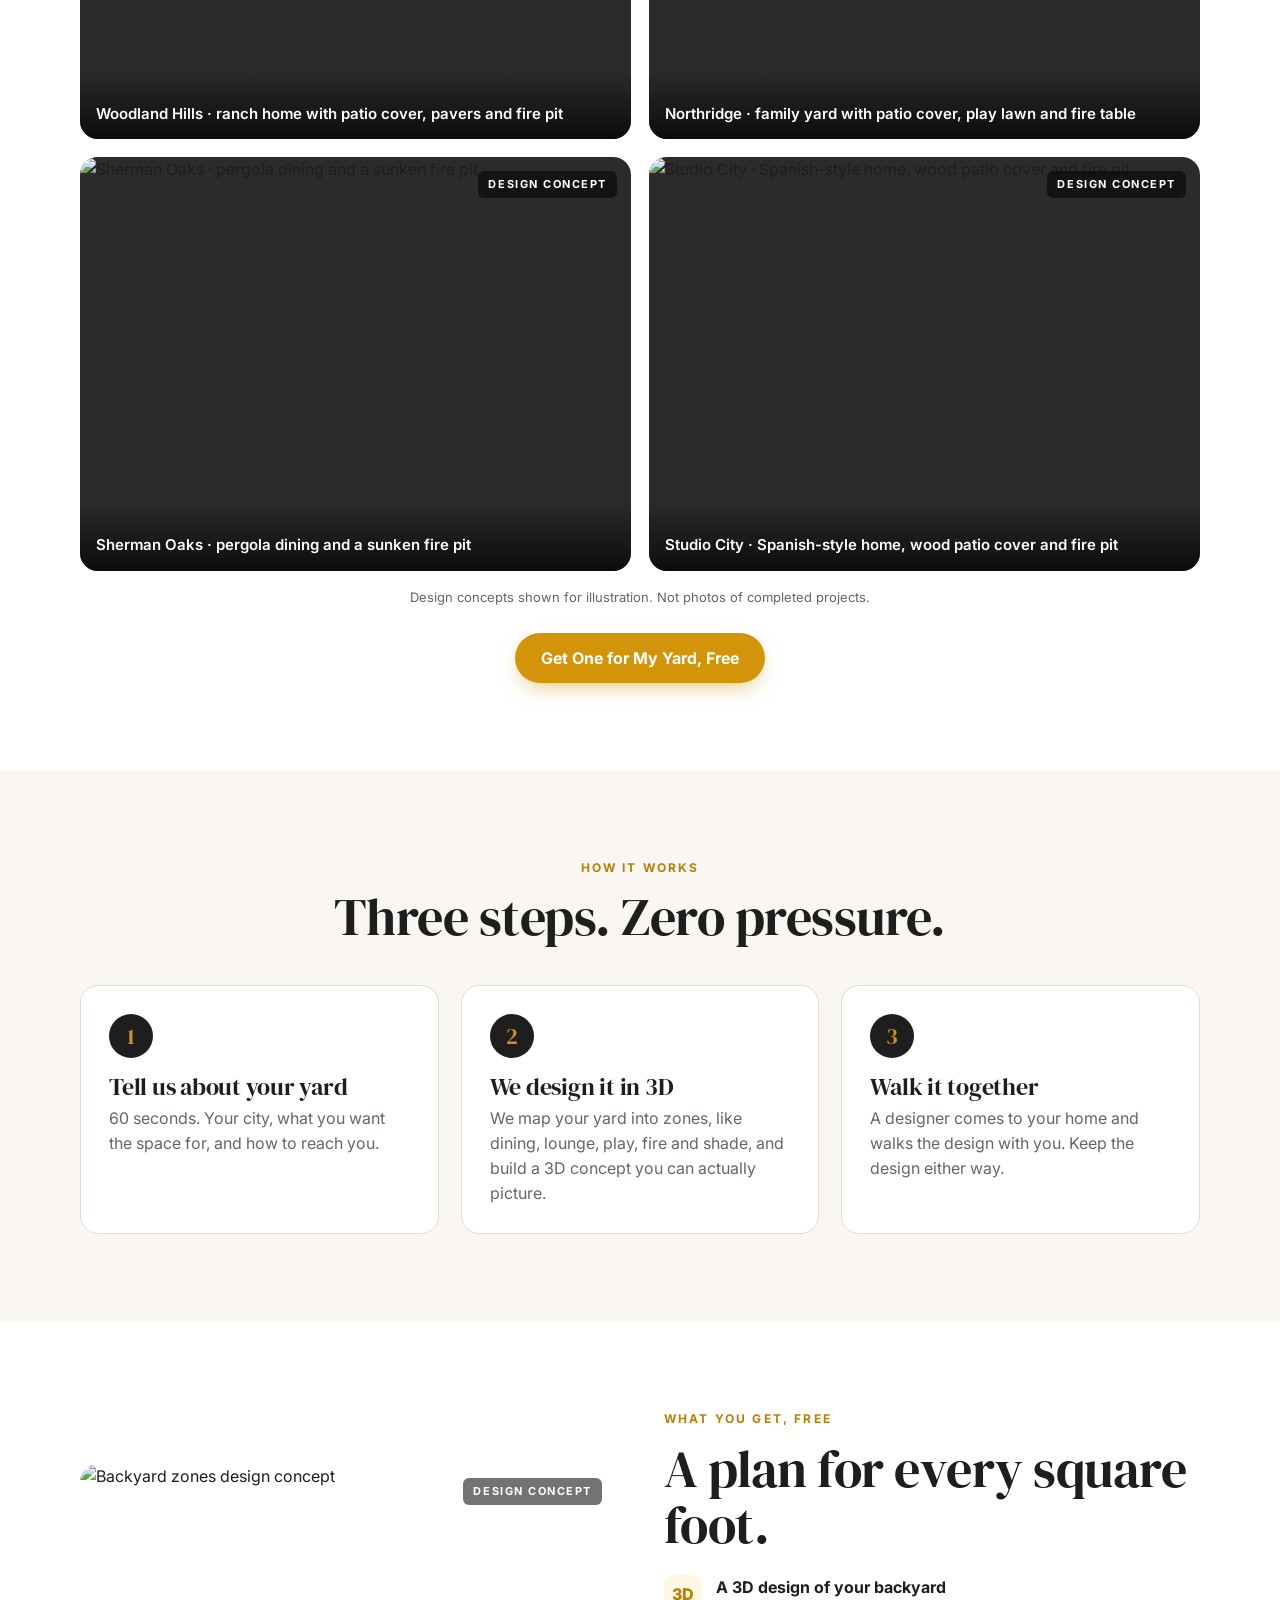
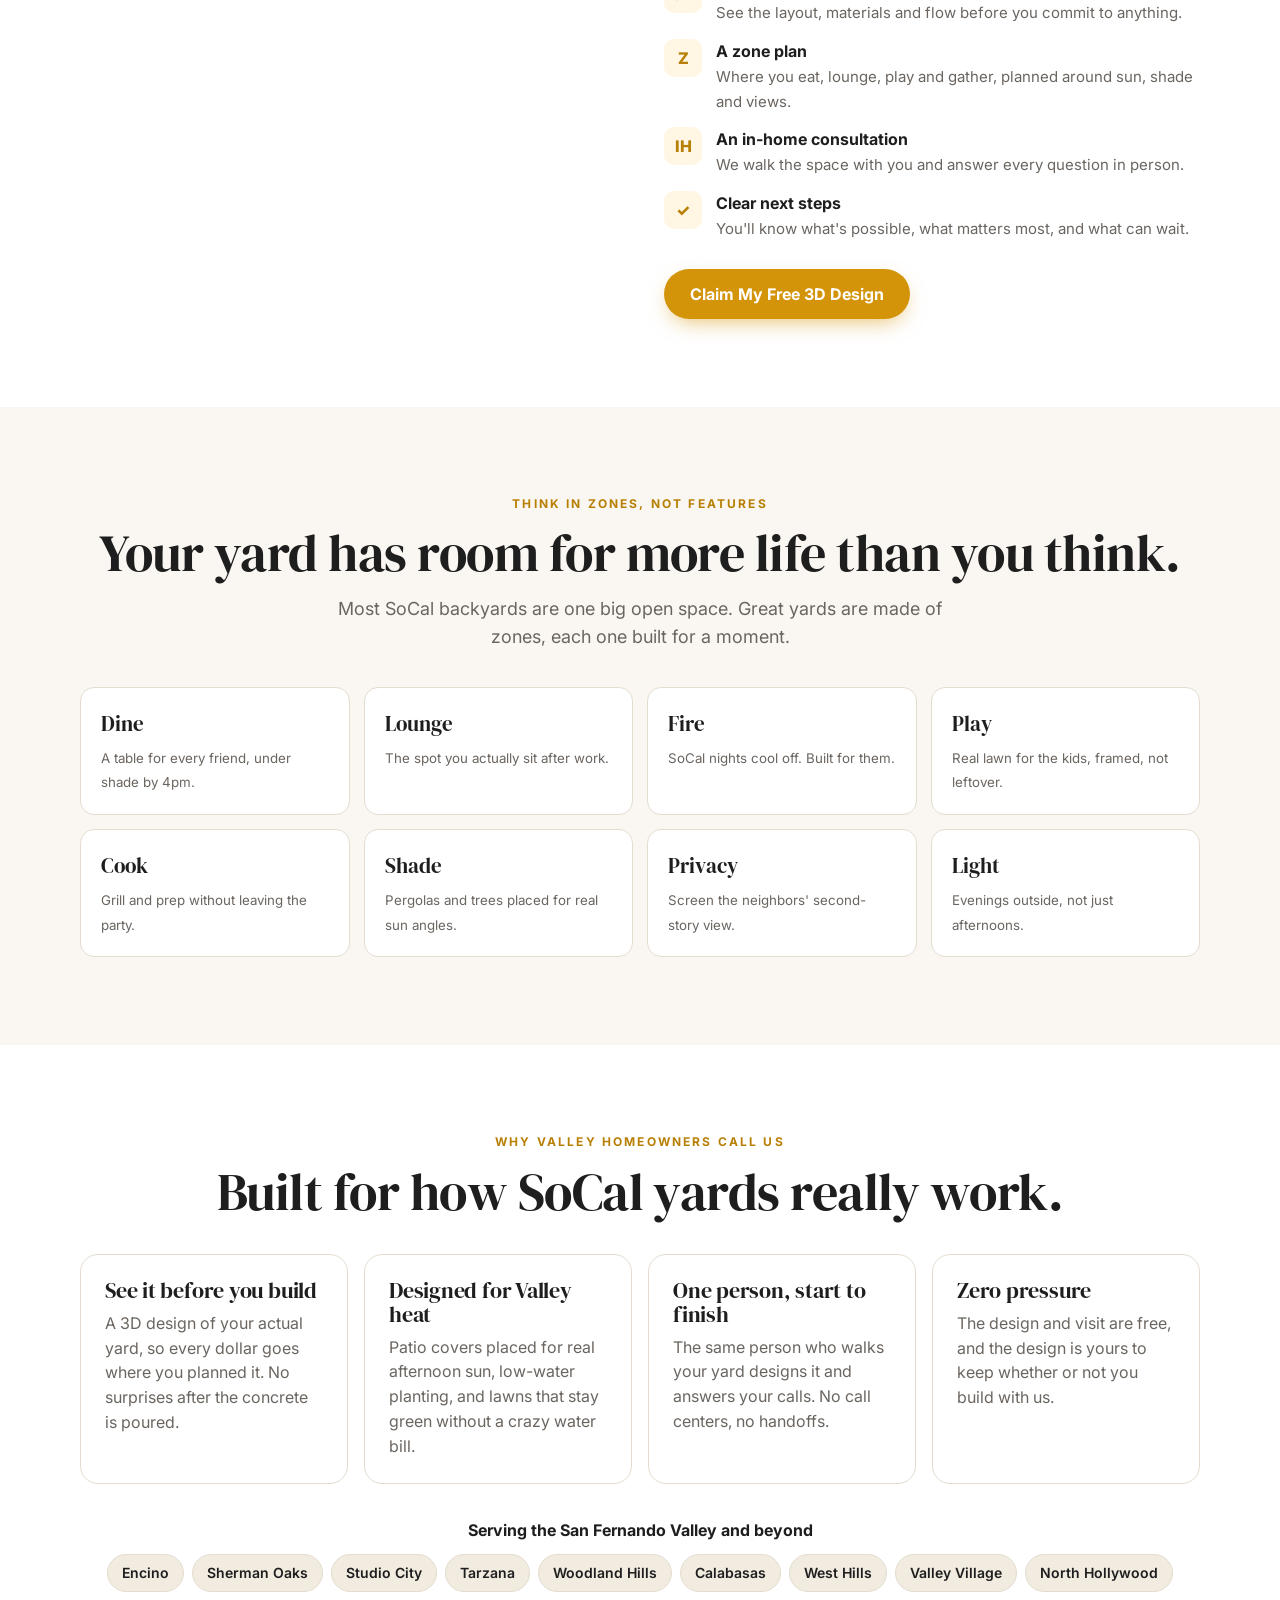
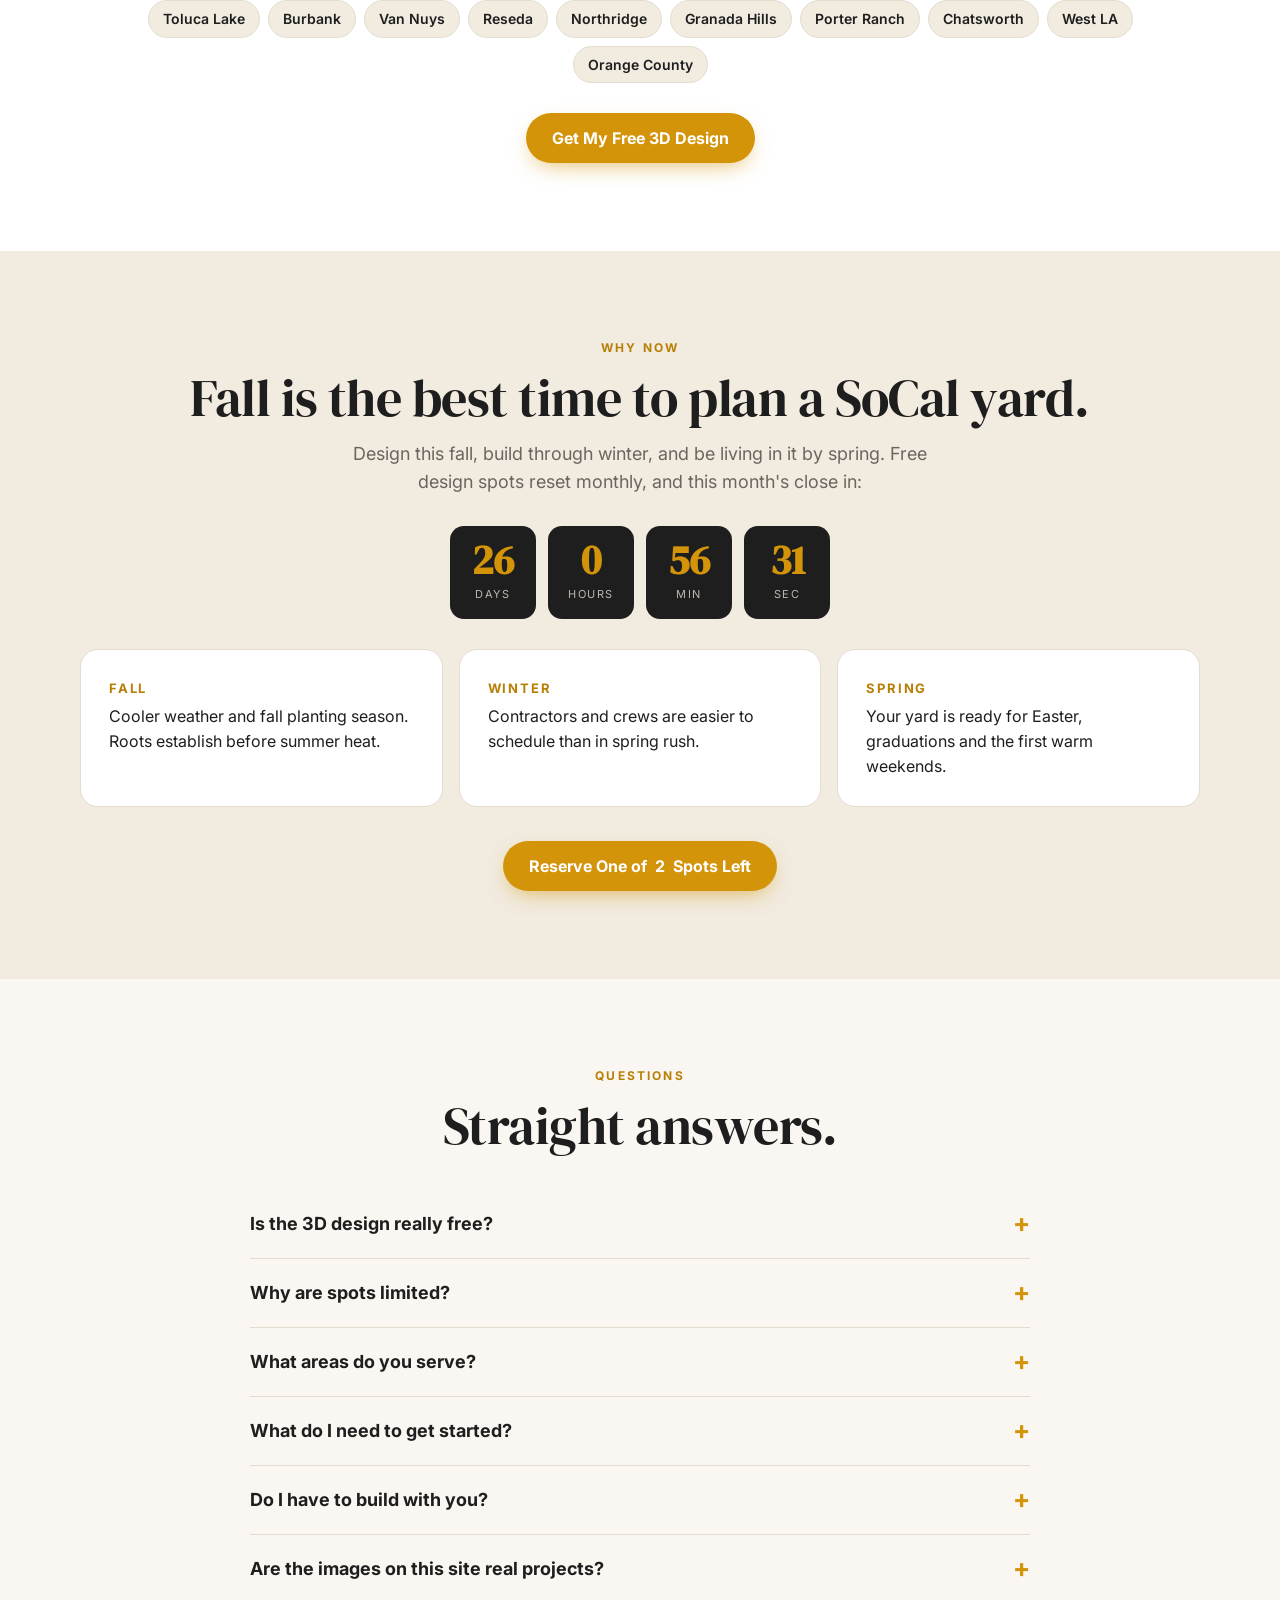
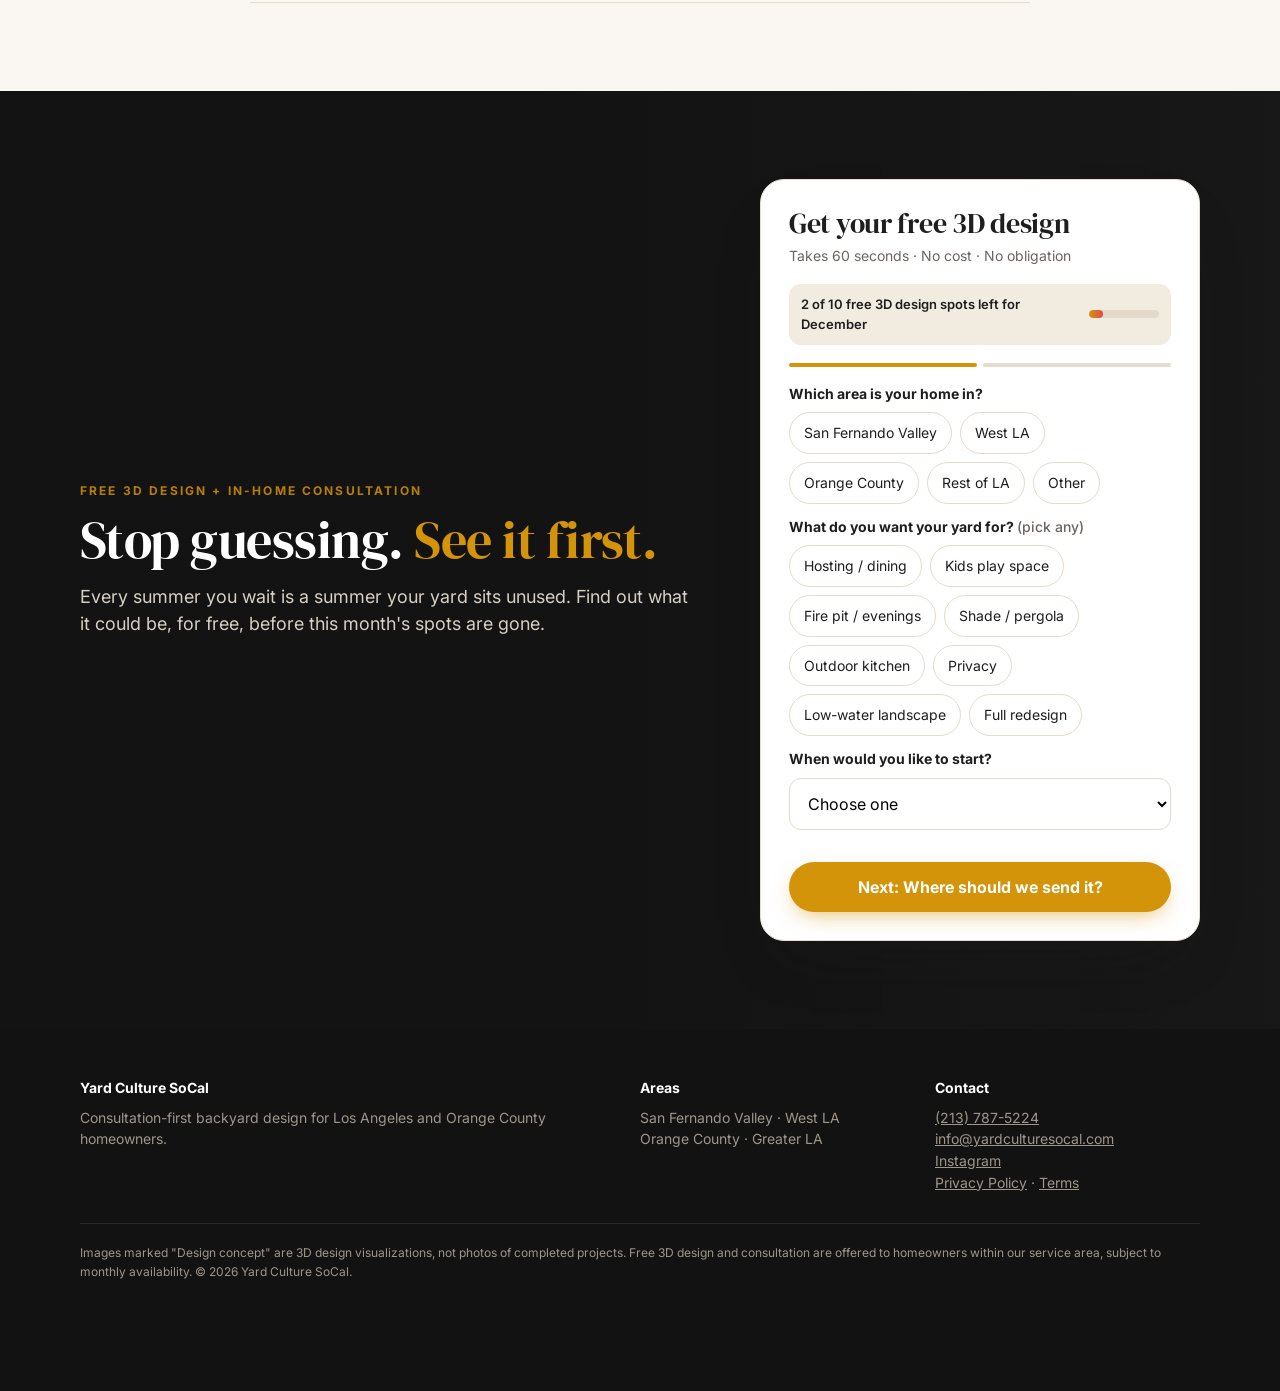
==== commit d681a29d: "Add SMS Terms page, link Terms in footers, dedupe privacy line Co-Authored-By: Claude Opus 5.5 <nore" ====
--- a/index.html
+++ b/index.html
@@ -161,7 +161,7 @@
 <footer><div class="wrap">
   <div><b>Yard Culture SoCal</b>Consultation-first backyard design for Los Angeles and Orange County homeowners.<br><span class="js-license"></span></div>
   <div><b>Areas</b>San Fernando Valley · West LA<br>Orange County · Greater LA</div>
-  <div><b>Contact</b><span class="js-contact"></span><a class="js-ig" href="#" target="_blank" rel="noopener">Instagram</a><br><a href="privacy.html">Privacy Policy</a></div>
+  <div><b>Contact</b><span class="js-contact"></span><a class="js-ig" href="#" target="_blank" rel="noopener">Instagram</a><br><a href="privacy.html">Privacy Policy</a> · <a href="terms.html">Terms</a></div>
   <div class="disc">Images marked "Design concept" are 3D design visualizations, not photos of completed projects. Free 3D design and consultation are offered to homeowners within our service area, subject to monthly availability. © <span id="yr"></span> Yard Culture SoCal.</div>
 </div></footer>
 
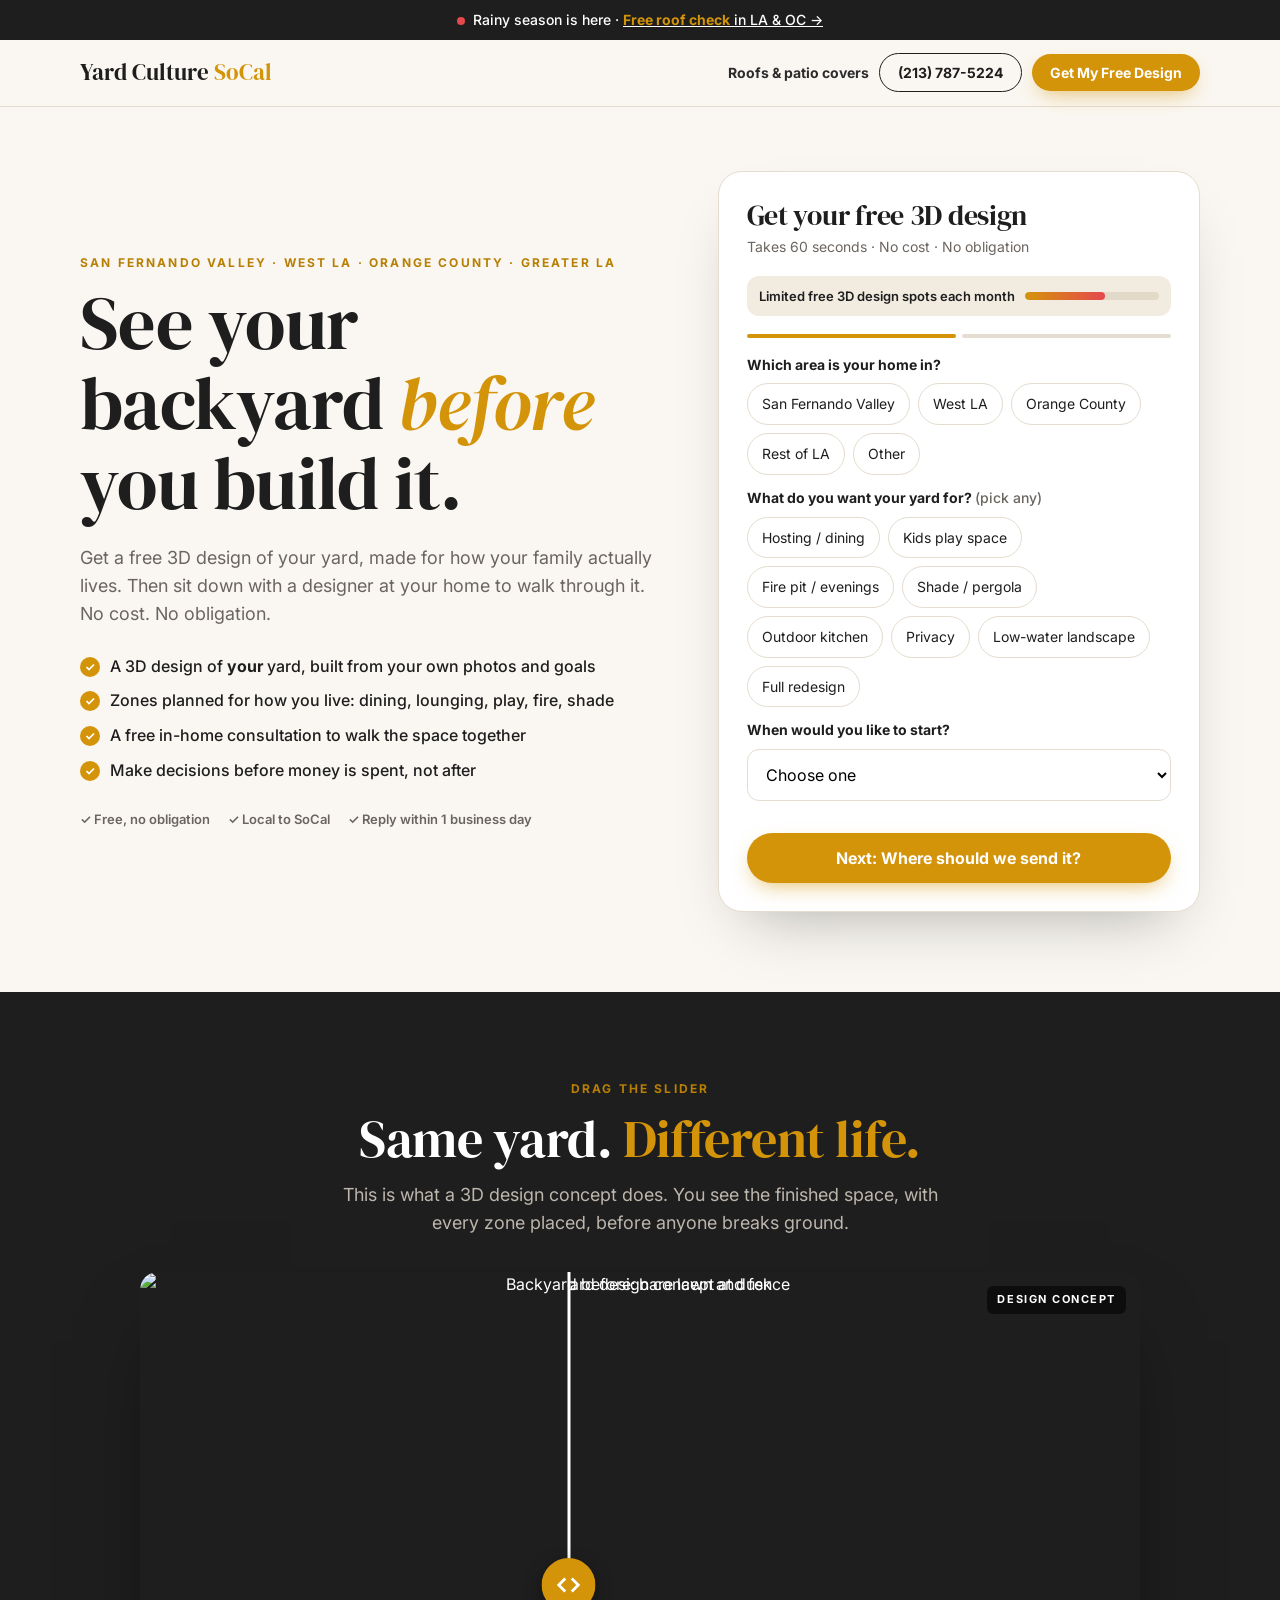
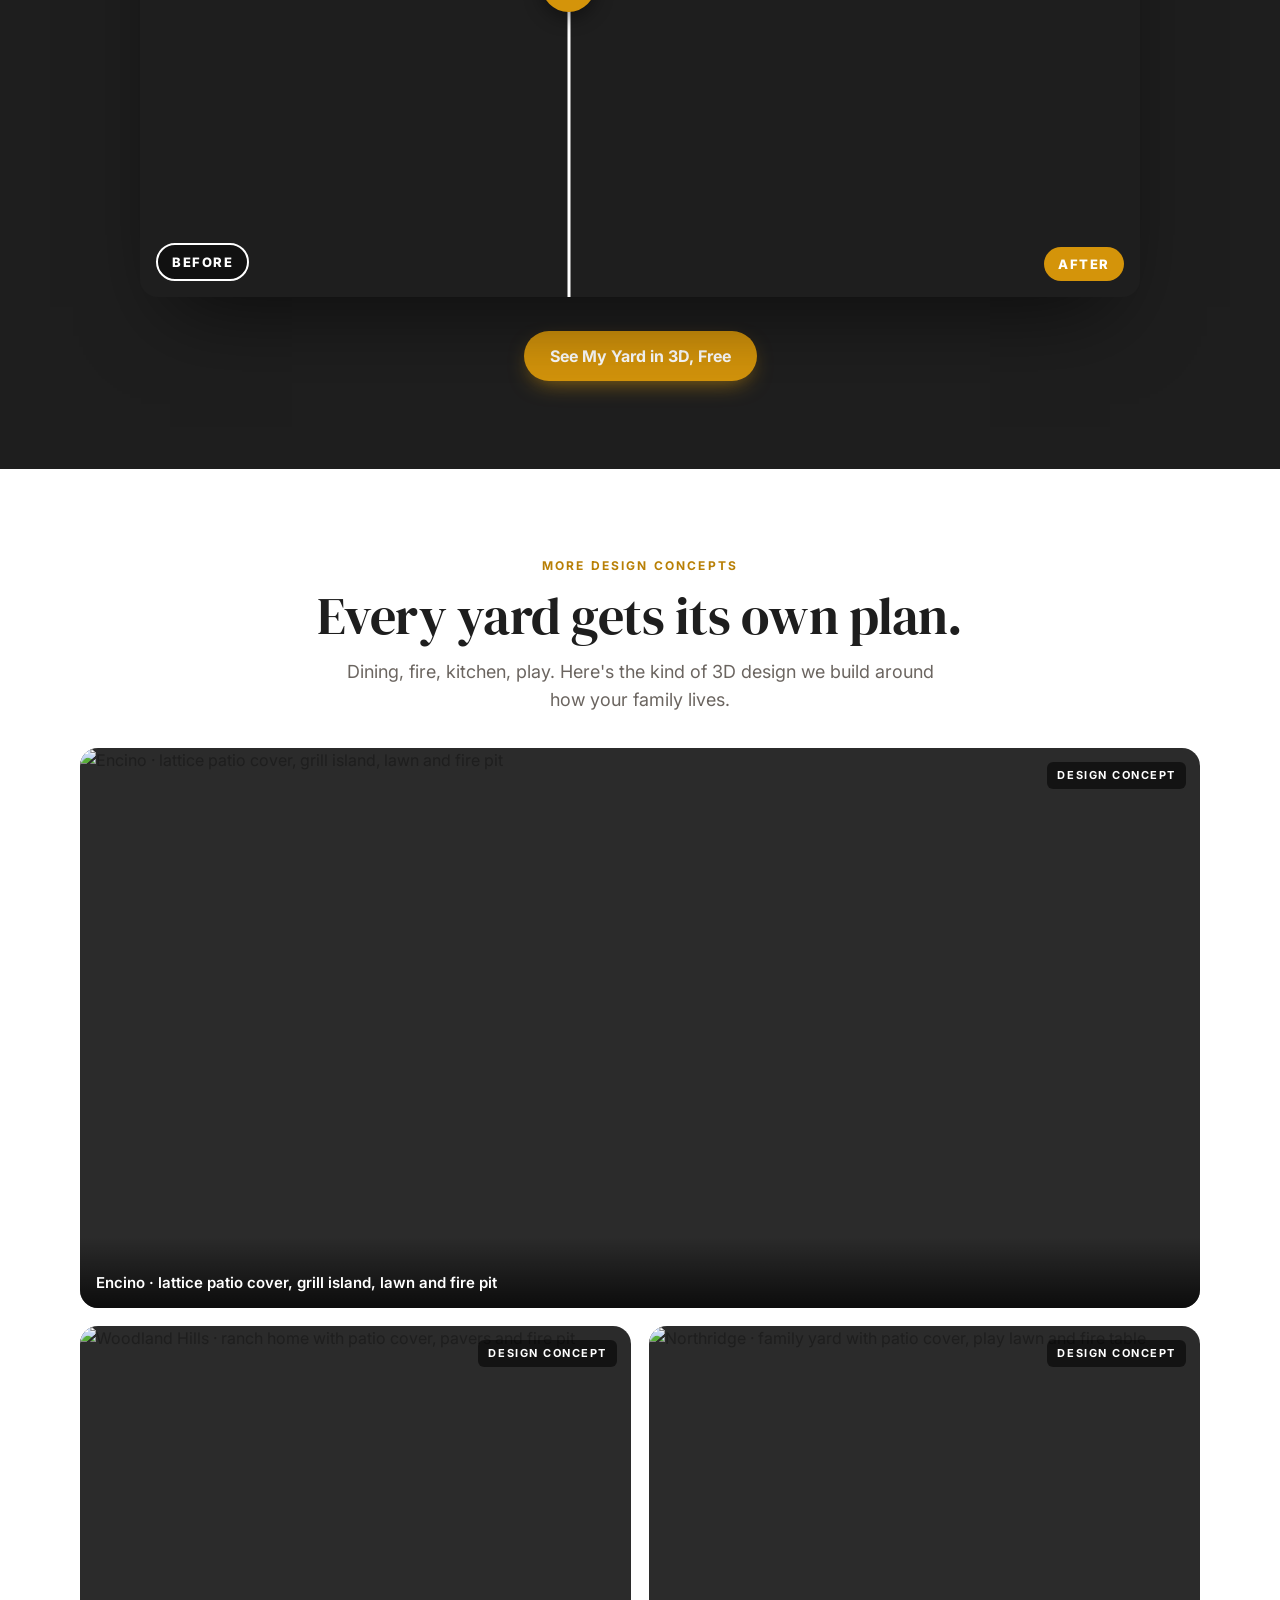
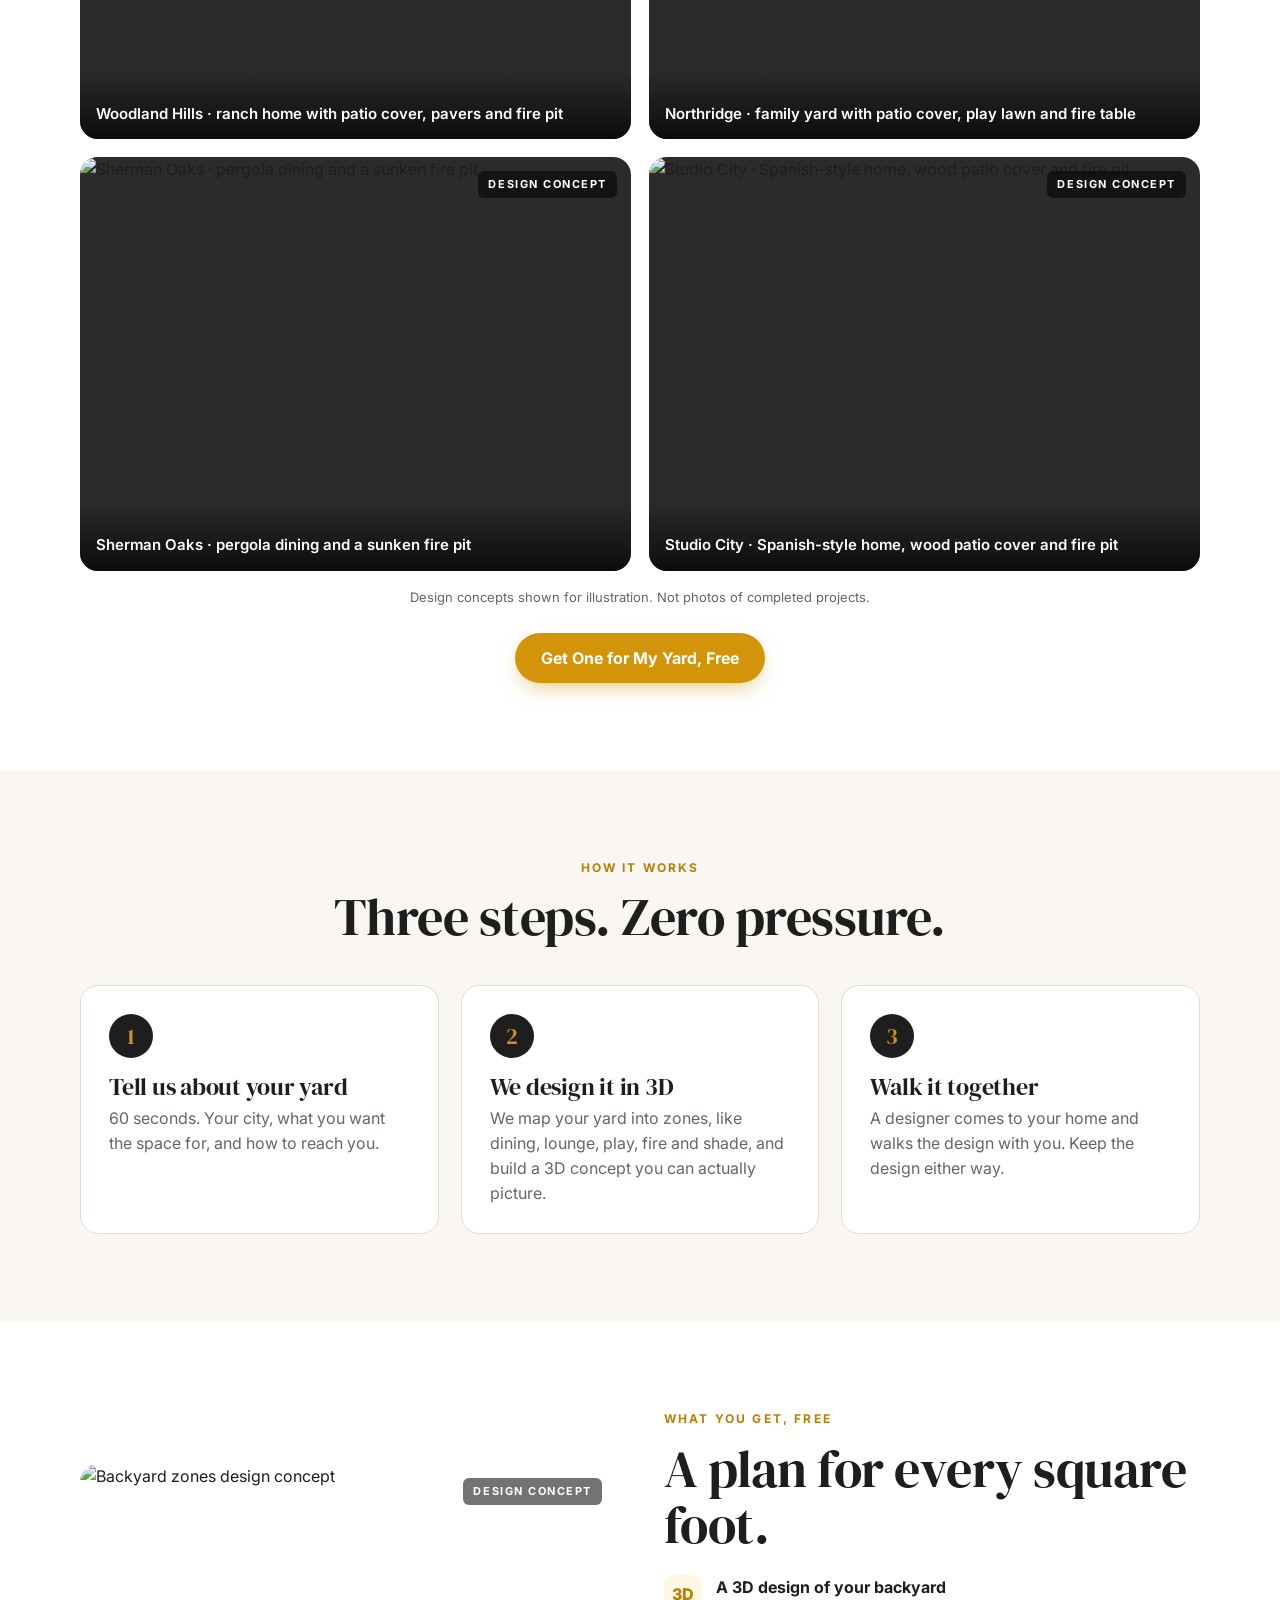
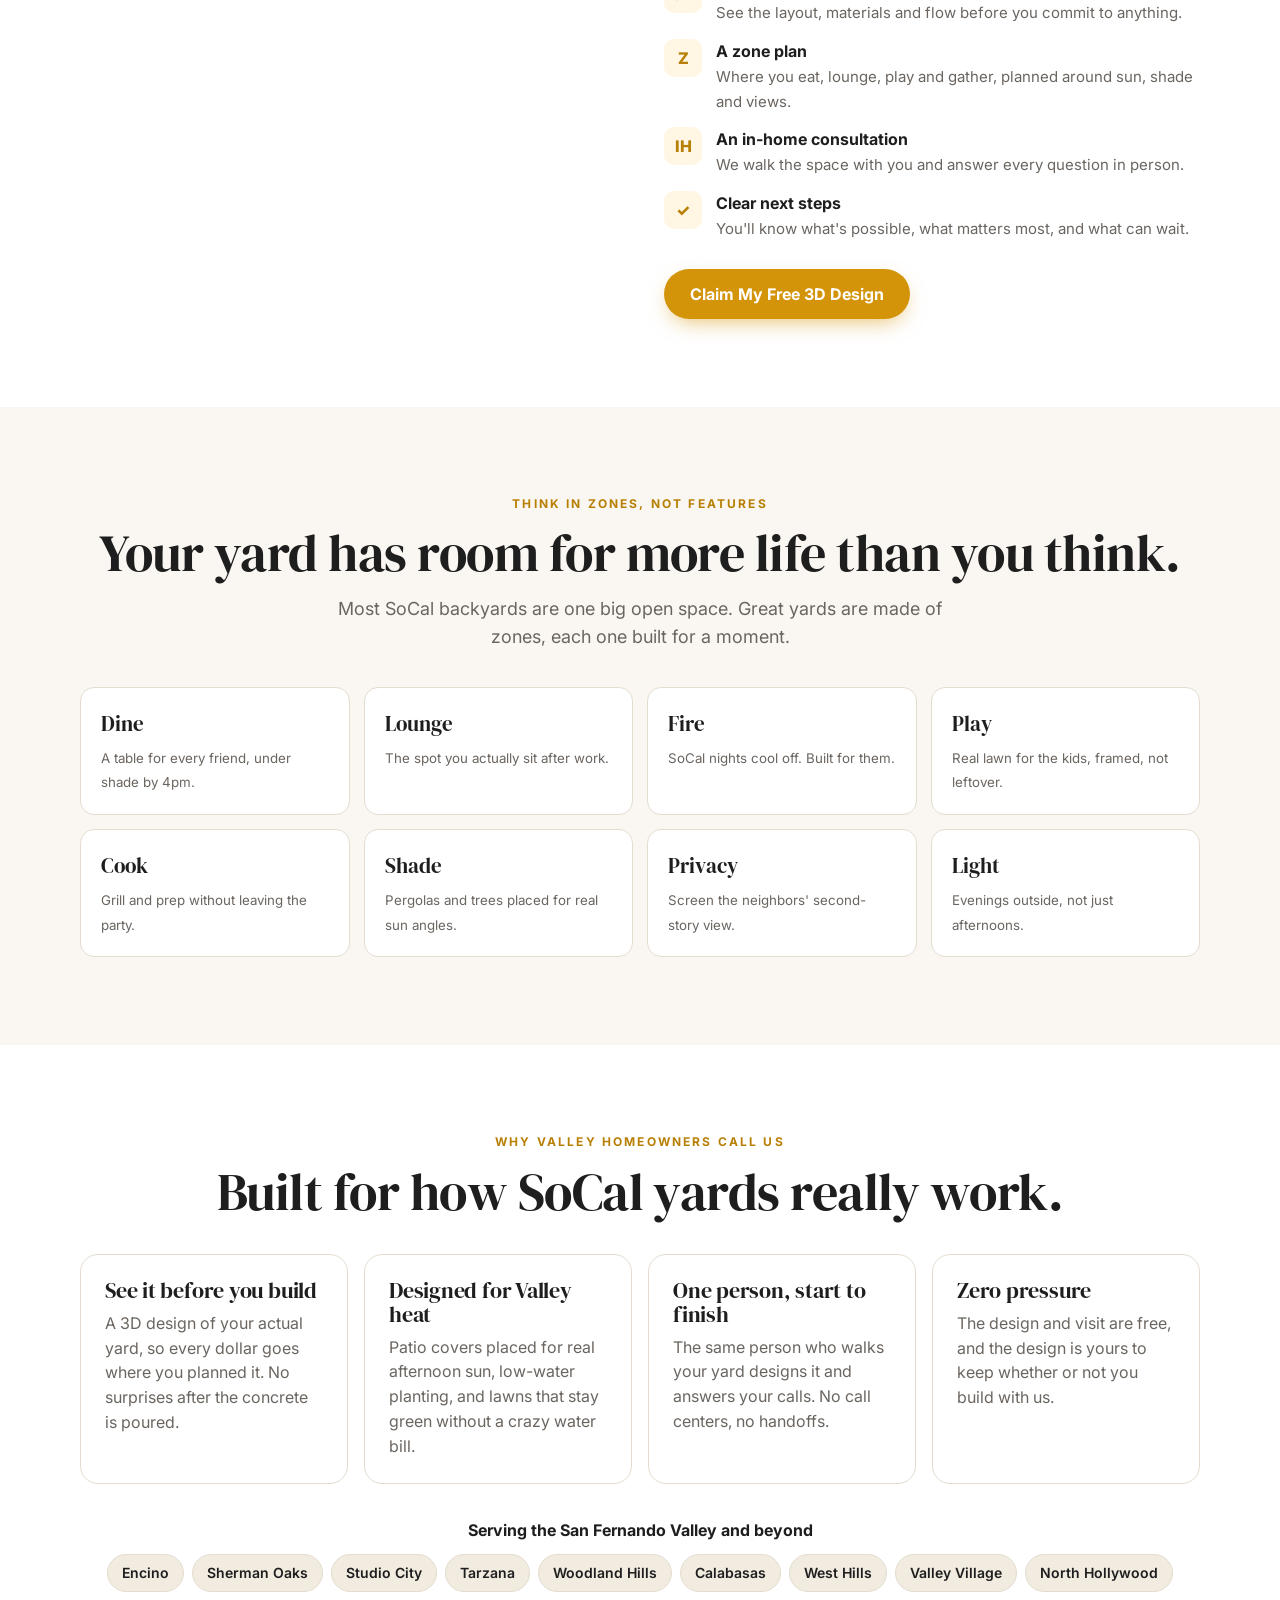
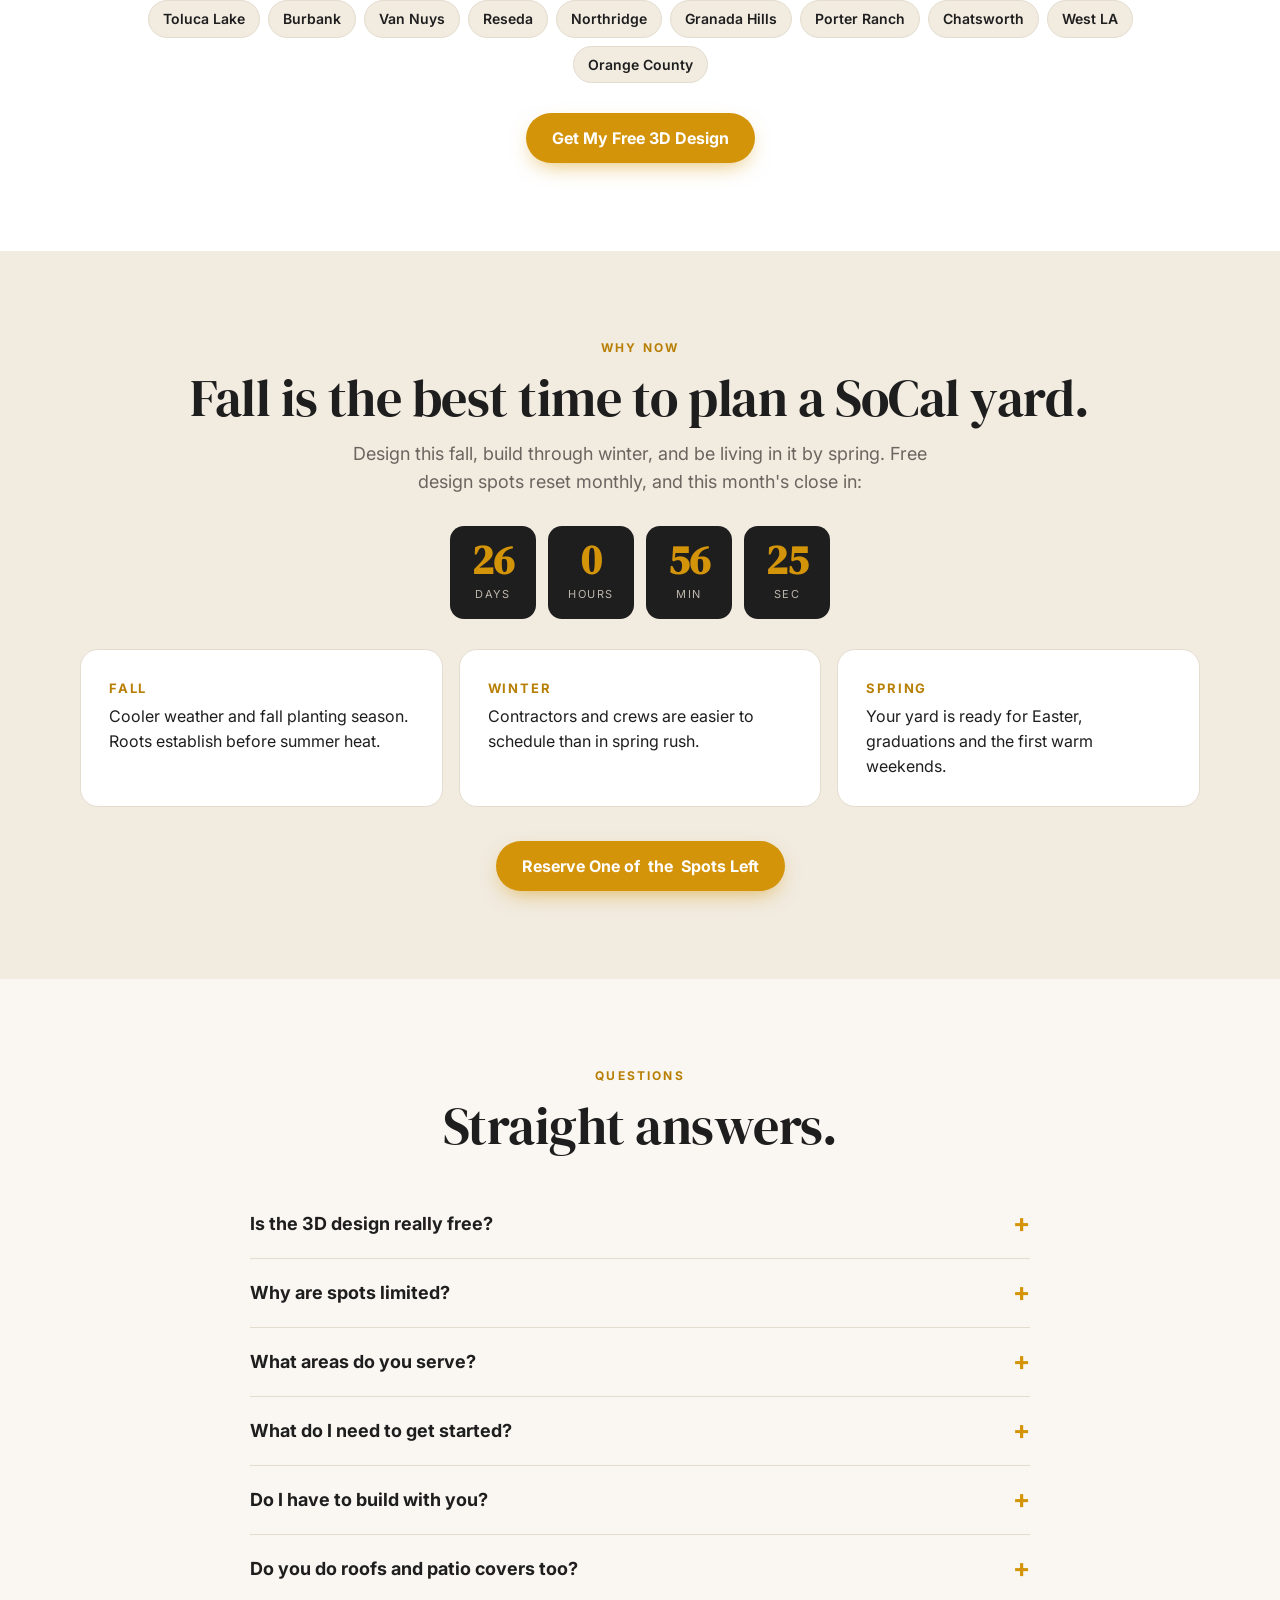
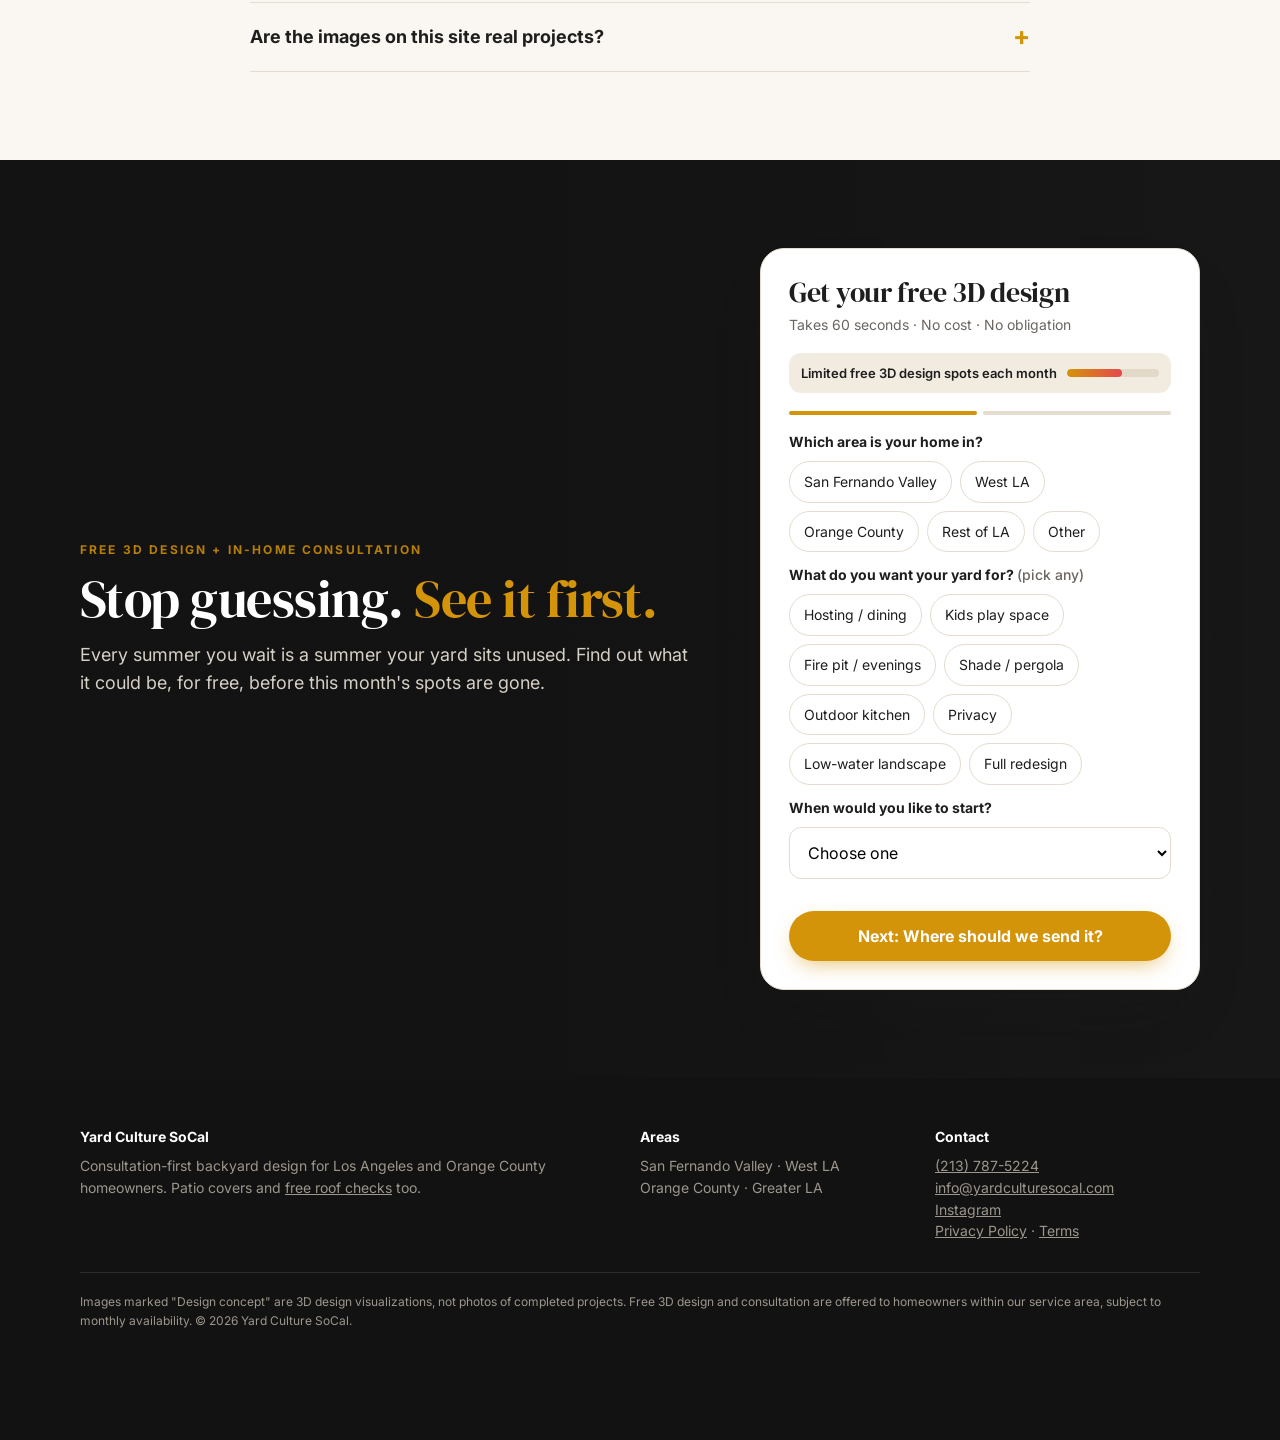
==== commit 14f2afcb: "Add free roof check page; roof banner, nav link and FAQ on homepage; drop stale spots count Co-Autho" ====
--- a/index.html
+++ b/index.html
@@ -15,11 +15,12 @@
 </head>
 <body>
 
-<div class="bar"><span class="dot"></span><span id="barText">Limited free 3D design spots this month</span></div>
+<div class="bar"><span class="dot"></span>Rainy season is here &middot; <a href="roof.html" style="color:#fff"><b>Free roof check</b> in LA &amp; OC &rarr;</a></div>
 
 <nav><div class="wrap">
   <a href="#" class="logo">Yard Culture <span>SoCal</span></a>
   <div class="navr">
+    <a class="navlink" href="roof.html">Roofs &amp; patio covers</a>
     <a class="btn ghost sm js-phone" href="#" hidden>Call</a>
     <a class="btn sm" href="#get">Get My Free Design</a>
   </div>
@@ -144,6 +145,7 @@
     <details><summary>What areas do you serve?</summary><p>The San Fernando Valley, West LA, the rest of Los Angeles, and Orange County. Not sure? Submit the form and we'll tell you.</p></details>
     <details><summary>What do I need to get started?</summary><p>Just the form. We'll text you to ask for a few photos of your yard and what you want to use it for.</p></details>
     <details><summary>Do I have to build with you?</summary><p>No. The design is yours to keep. If you love it and want help bringing it to life, we'll talk about that at the consultation.</p></details>
+    <details><summary>Do you do roofs and patio covers too?</summary><p>Yes. We handle everything outside, including rain-proof patio covers. During rainy season we also offer a free roof check: roof, flashing, vents, valleys and gutters, with a straight answer on what needs fixing now and what can wait. <a href="roof.html" style="color:var(--gold2);font-weight:700">Book a free roof check</a>.</p></details>
     <details><summary>Are the images on this site real projects?</summary><p>They're 3D design concepts, the same kind of visual you'll get for your own yard. Each one is labeled "Design concept."</p></details>
   </div>
 </div></section>
@@ -159,7 +161,7 @@
 </div></section>
 
 <footer><div class="wrap">
-  <div><b>Yard Culture SoCal</b>Consultation-first backyard design for Los Angeles and Orange County homeowners.<br><span class="js-license"></span></div>
+  <div><b>Yard Culture SoCal</b>Consultation-first backyard design for Los Angeles and Orange County homeowners. Patio covers and <a href="roof.html">free roof checks</a> too.<br><span class="js-license"></span></div>
   <div><b>Areas</b>San Fernando Valley · West LA<br>Orange County · Greater LA</div>
   <div><b>Contact</b><span class="js-contact"></span><a class="js-ig" href="#" target="_blank" rel="noopener">Instagram</a><br><a href="privacy.html">Privacy Policy</a> · <a href="terms.html">Terms</a></div>
   <div class="disc">Images marked "Design concept" are 3D design visualizations, not photos of completed projects. Free 3D design and consultation are offered to homeowners within our service area, subject to monthly availability. © <span id="yr"></span> Yard Culture SoCal.</div>
--- a/styles.css
+++ b/styles.css
@@ -191,3 +191,8 @@
 .areas span{background:var(--sand);border:1px solid var(--line);border-radius:999px;padding:7px 14px;font-size:14px;font-weight:600}
 @media (max-width:900px){.why{grid-template-columns:1fr 1fr}}
 @media (max-width:560px){.why{grid-template-columns:1fr}}
+
+/* nav text link (roof page) */
+.navlink{font-weight:700;font-size:14px;text-decoration:none;color:var(--ink2);white-space:nowrap}
+.navlink:hover{color:var(--gold2)}
+@media (max-width:420px){.navlink{font-size:13px}}
